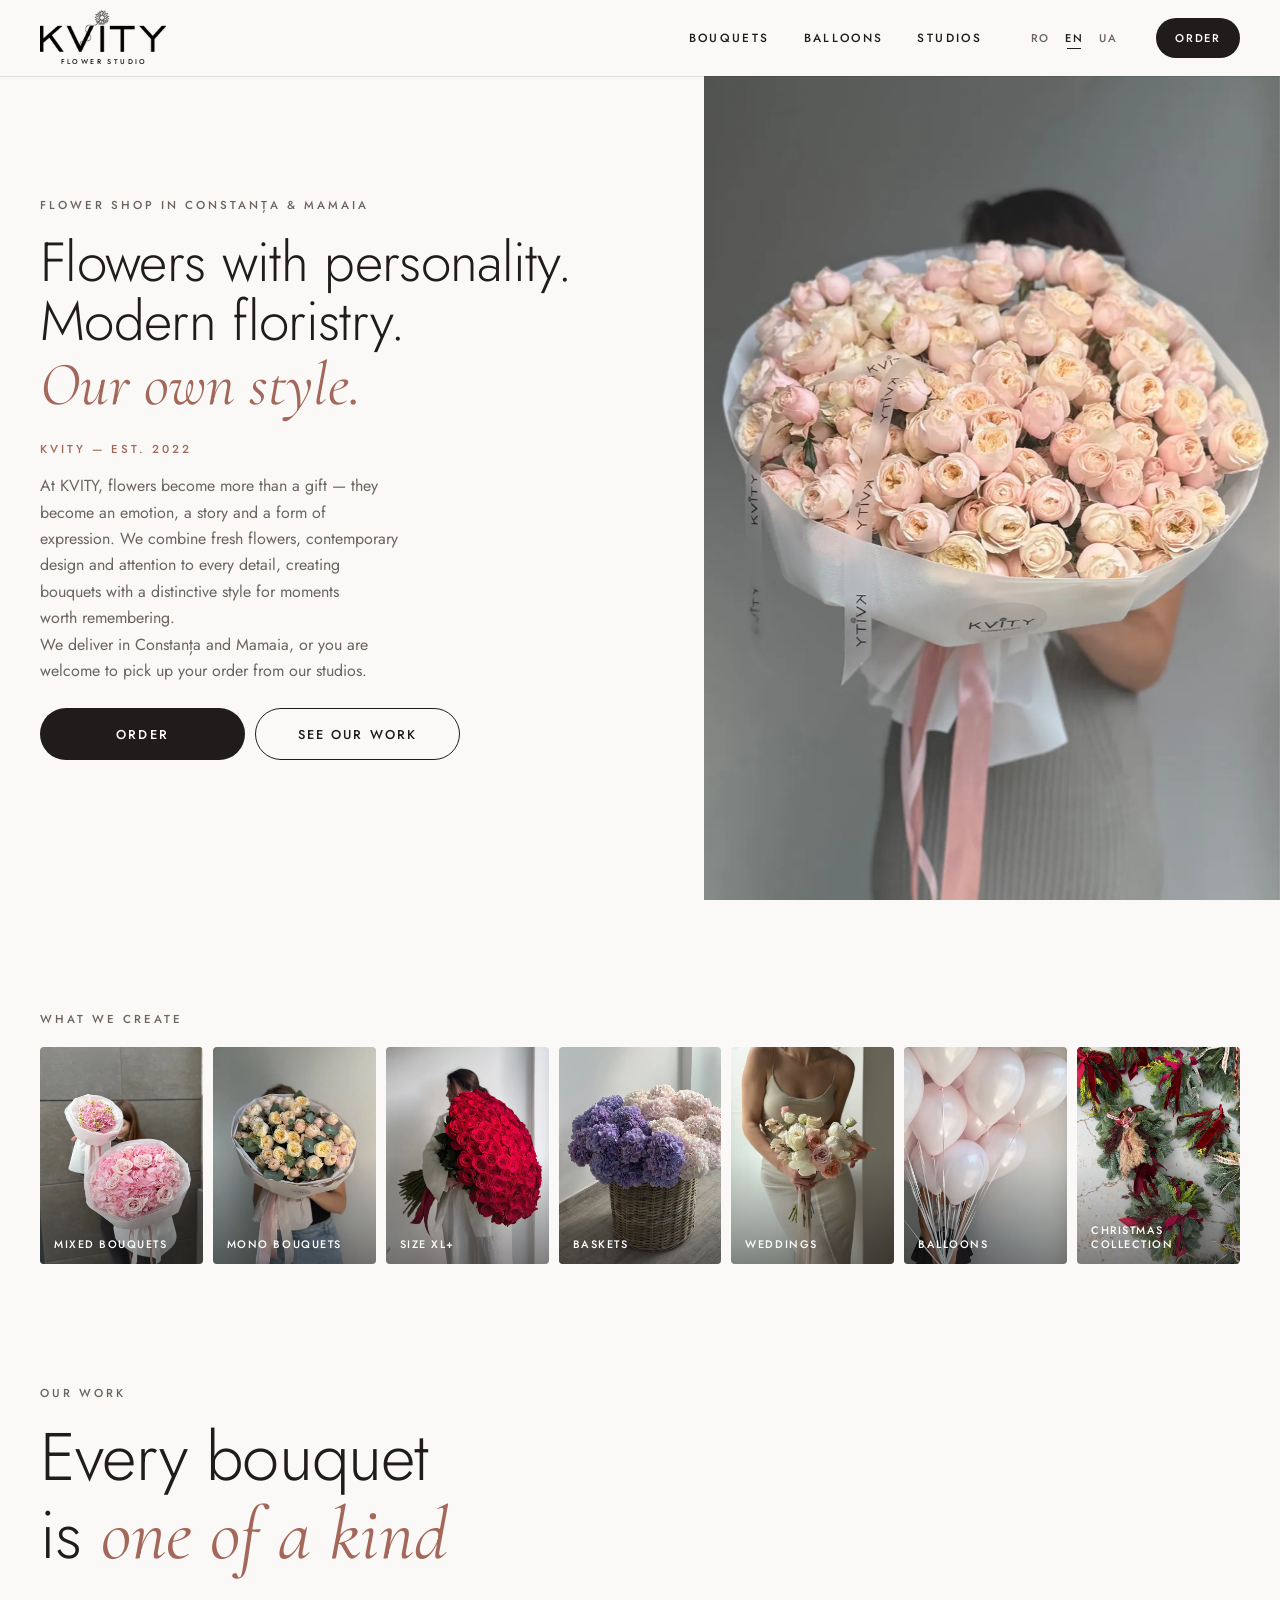
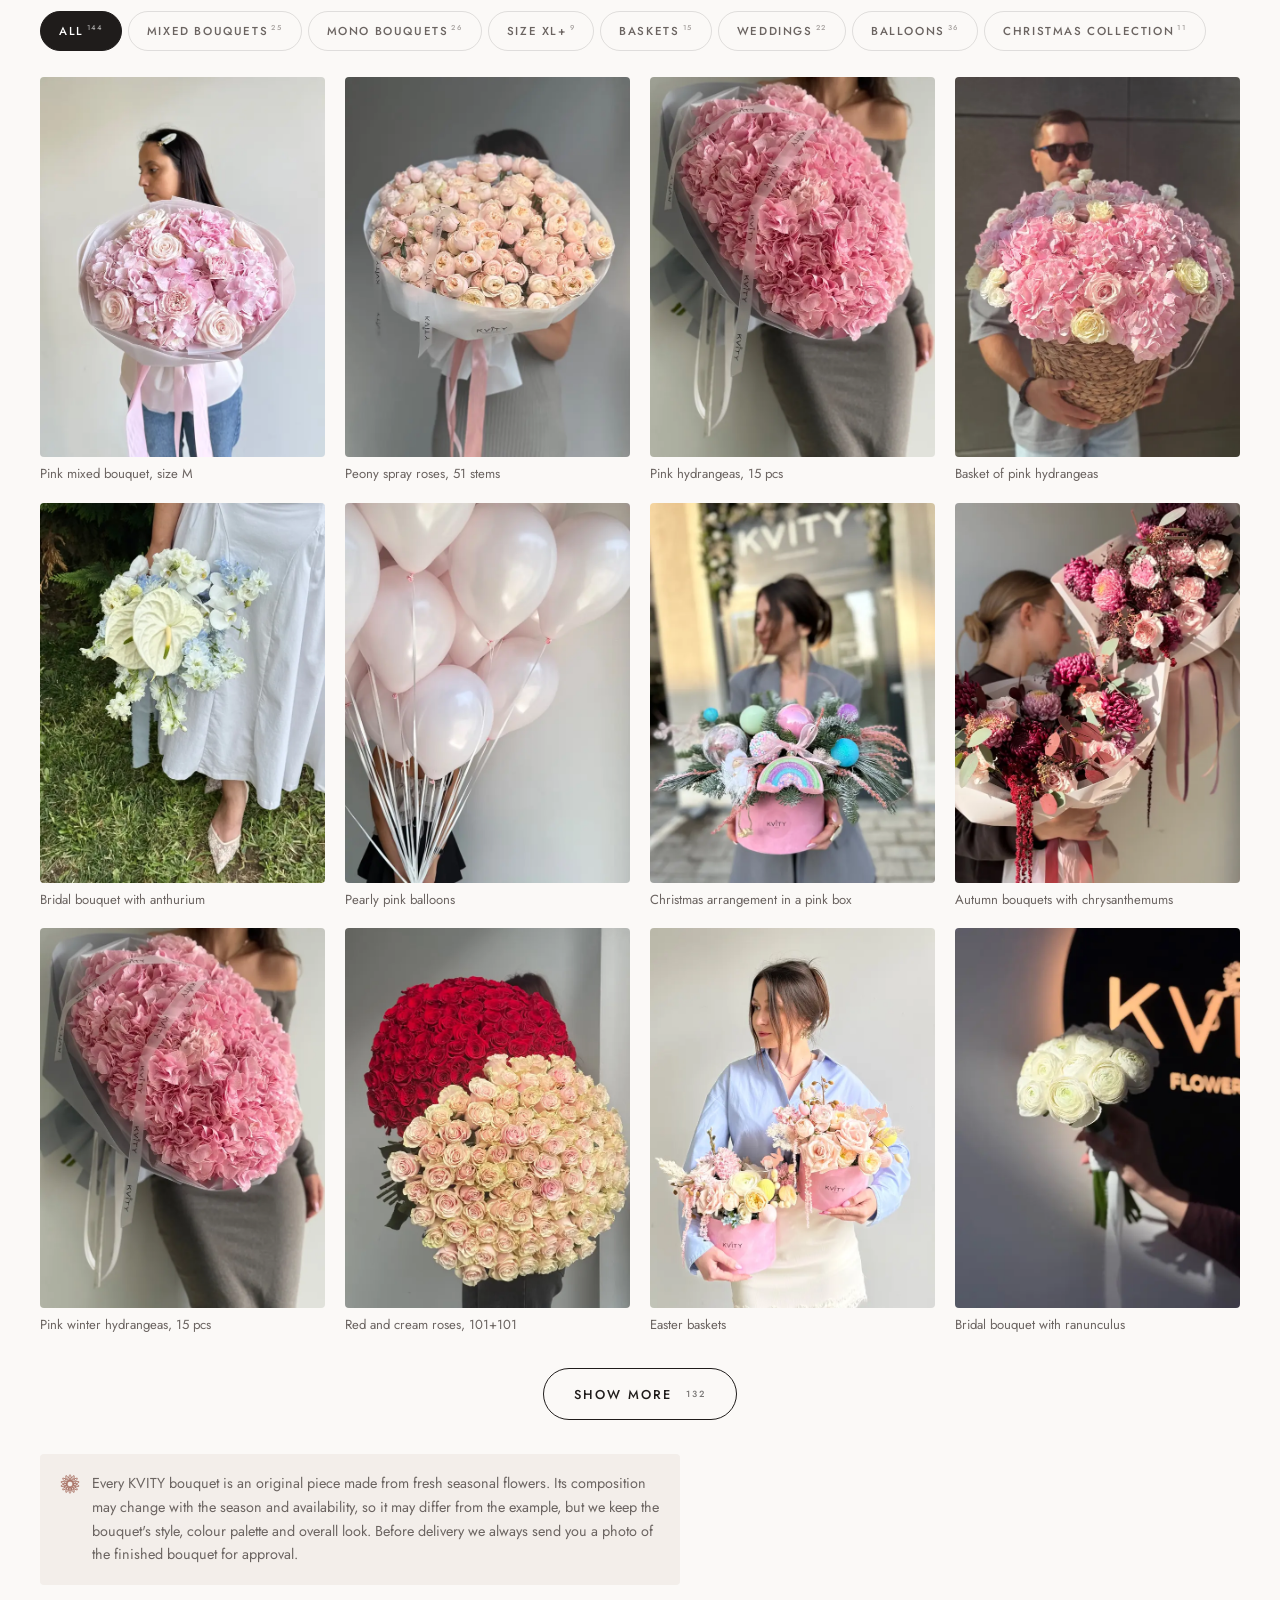
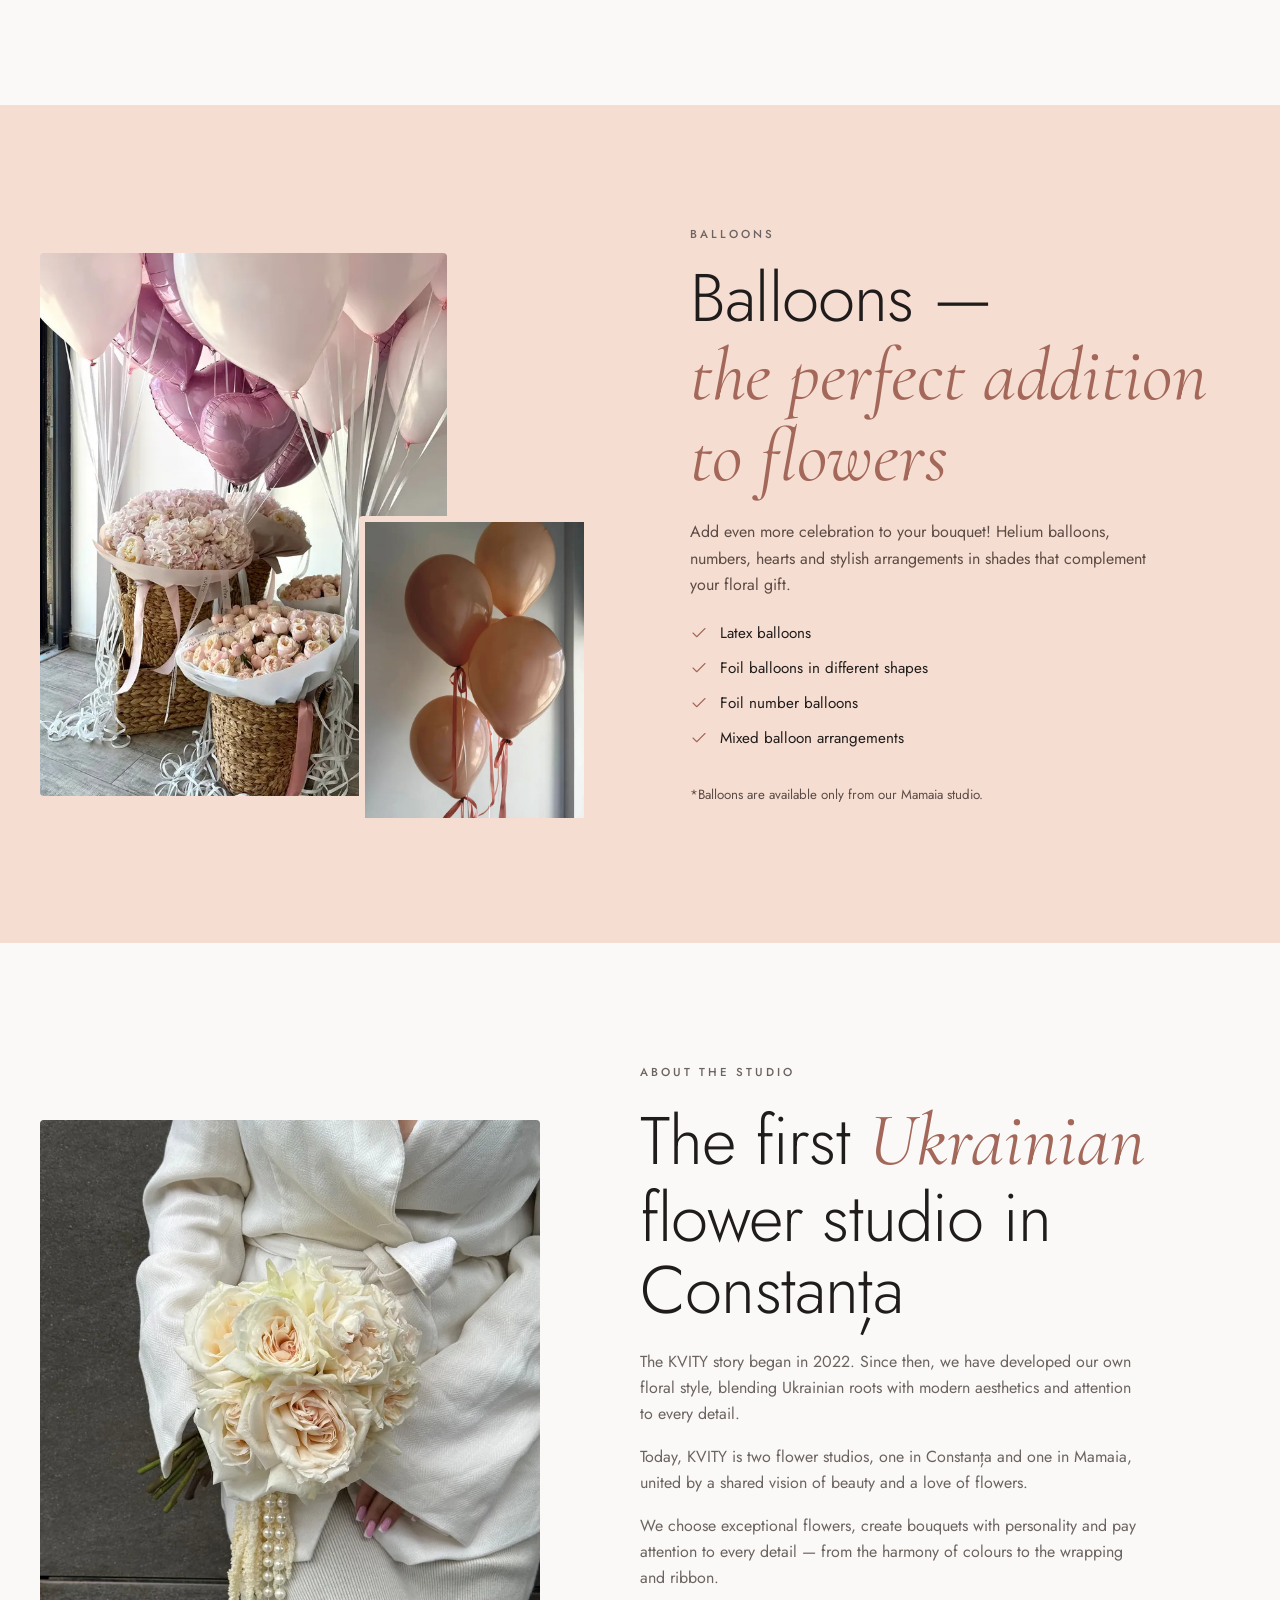
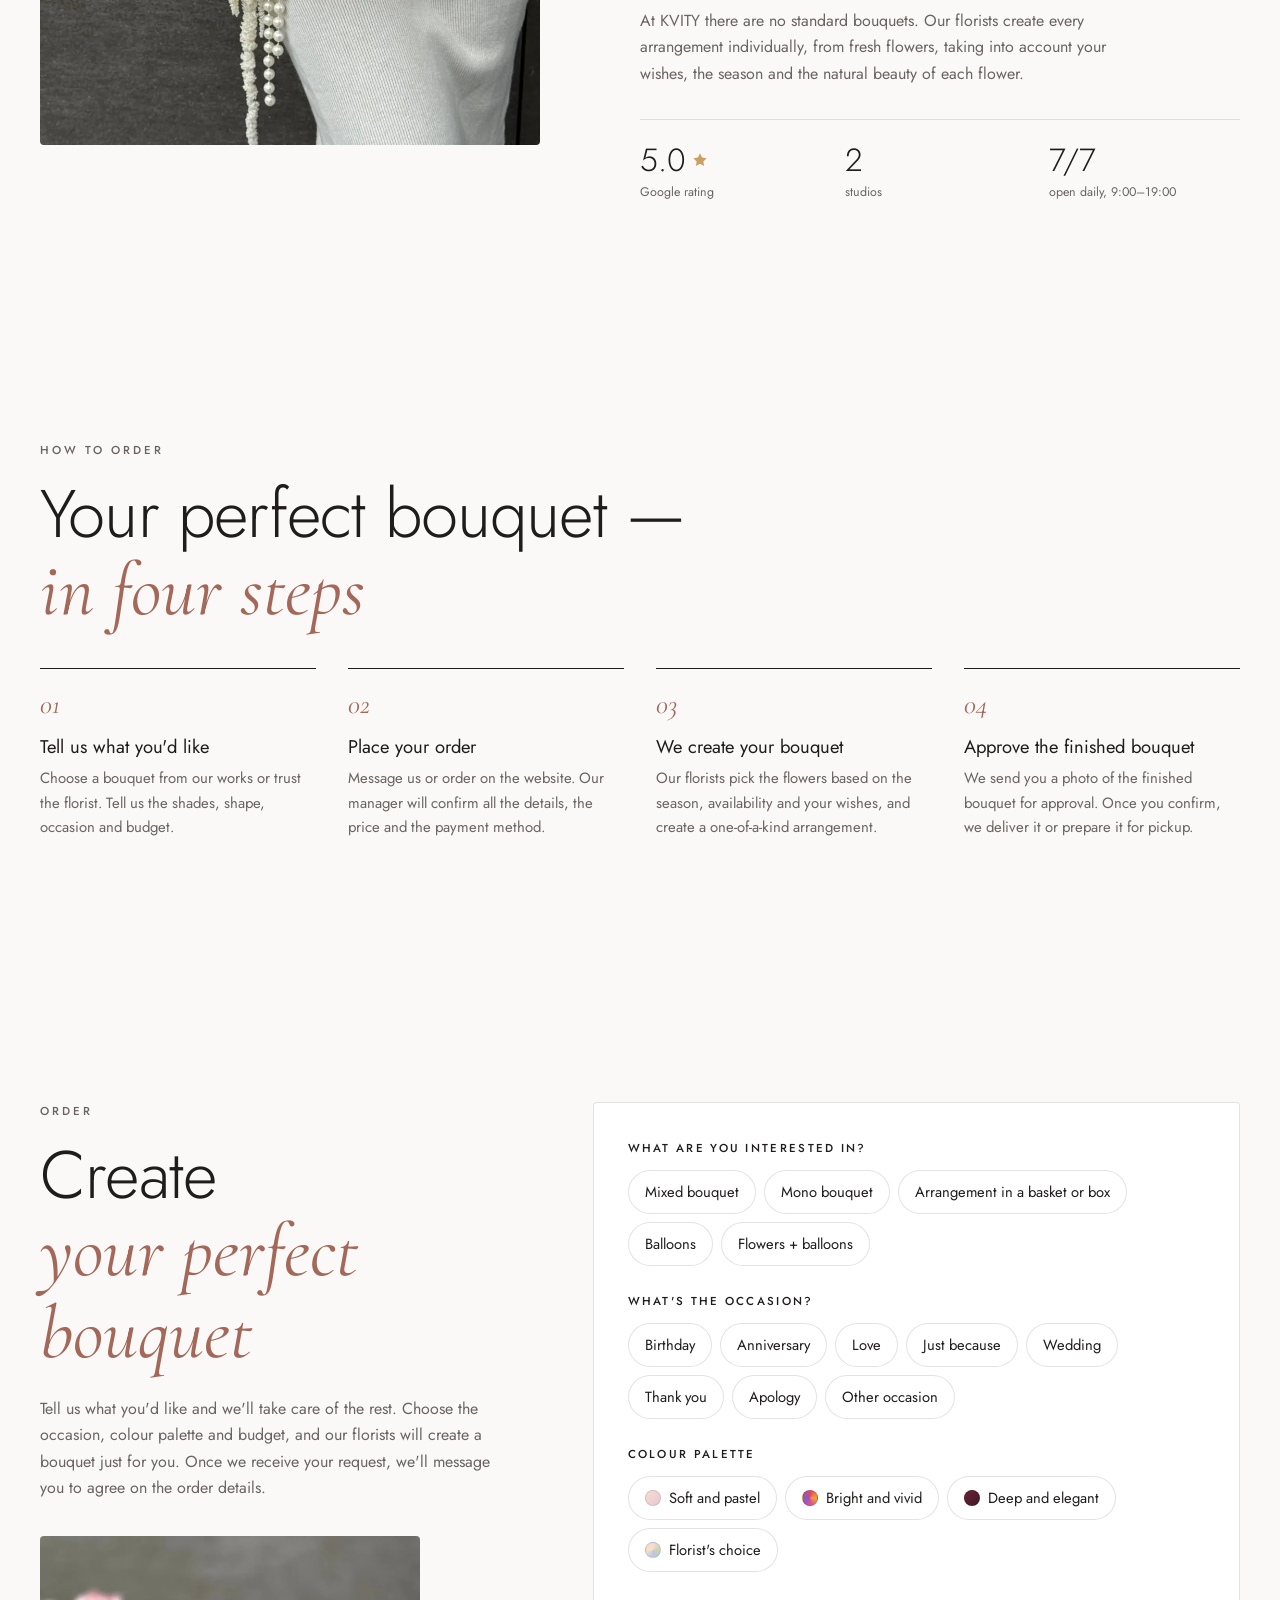
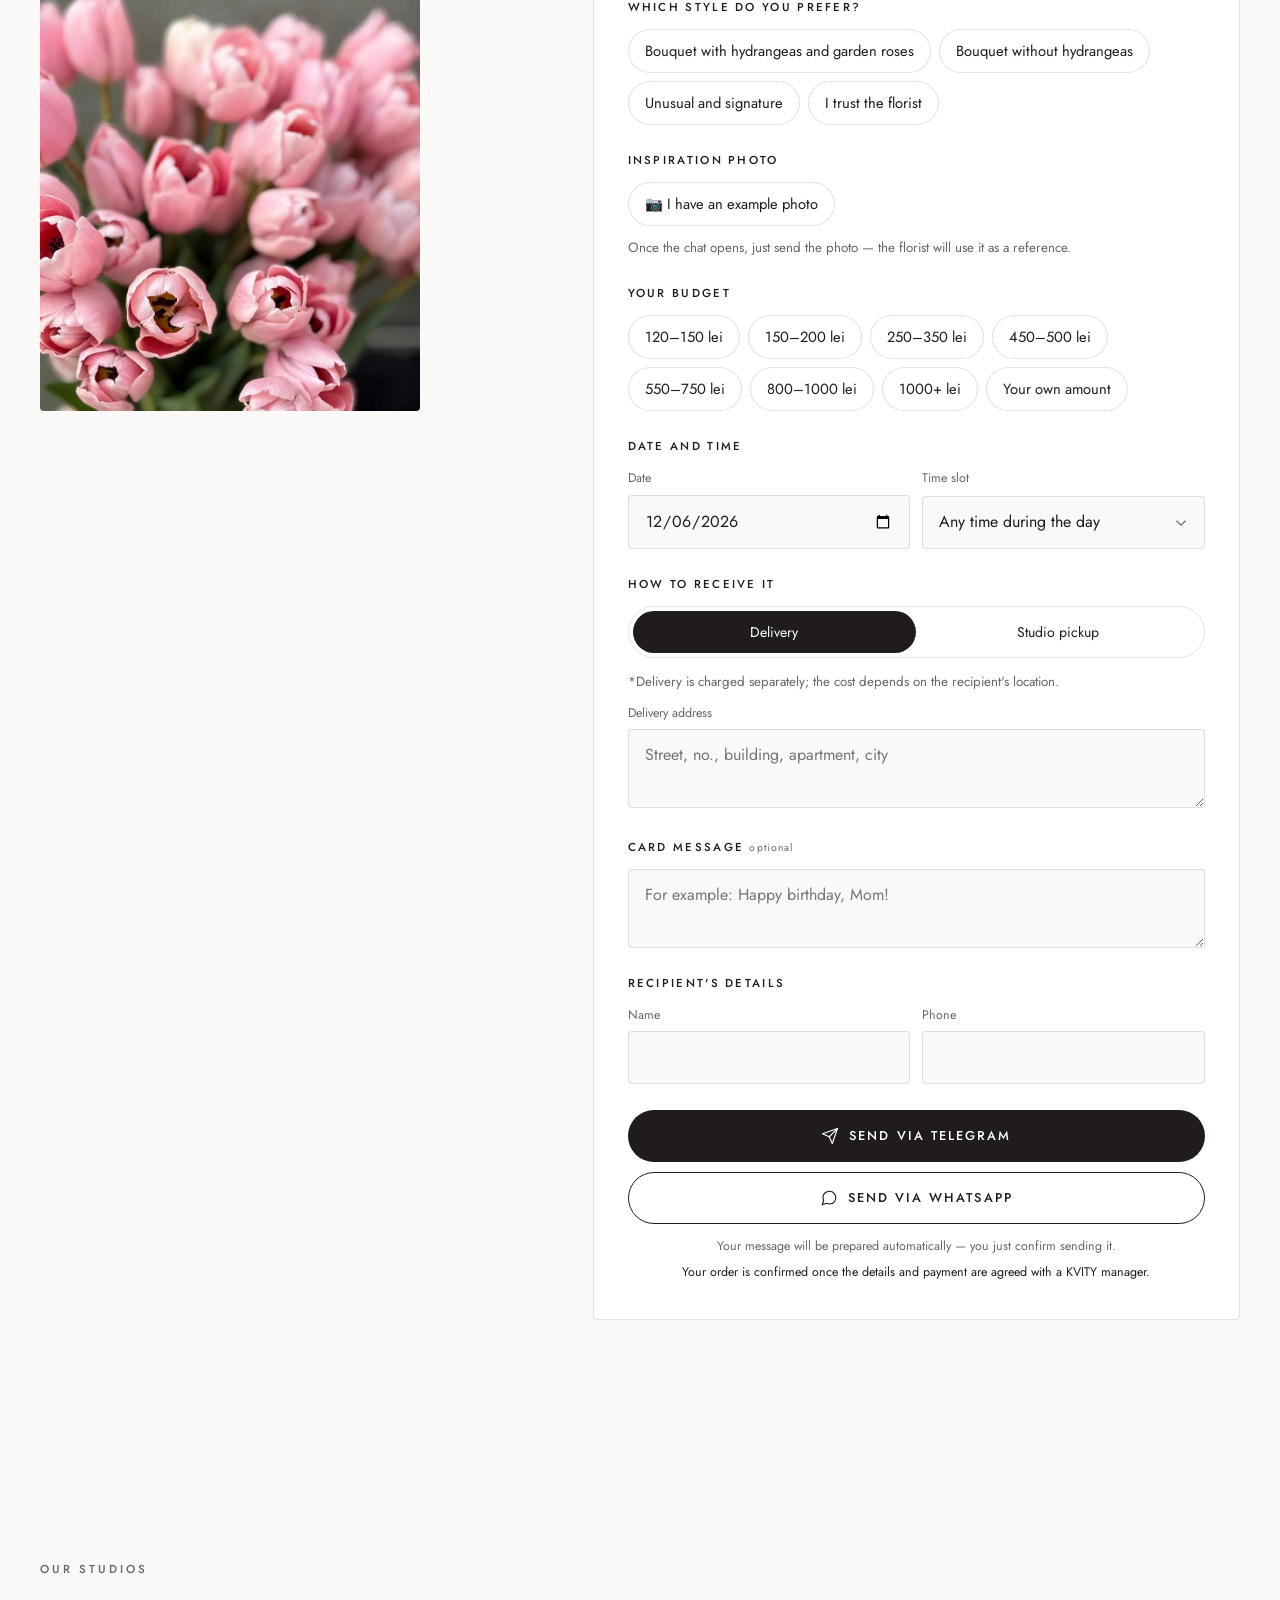
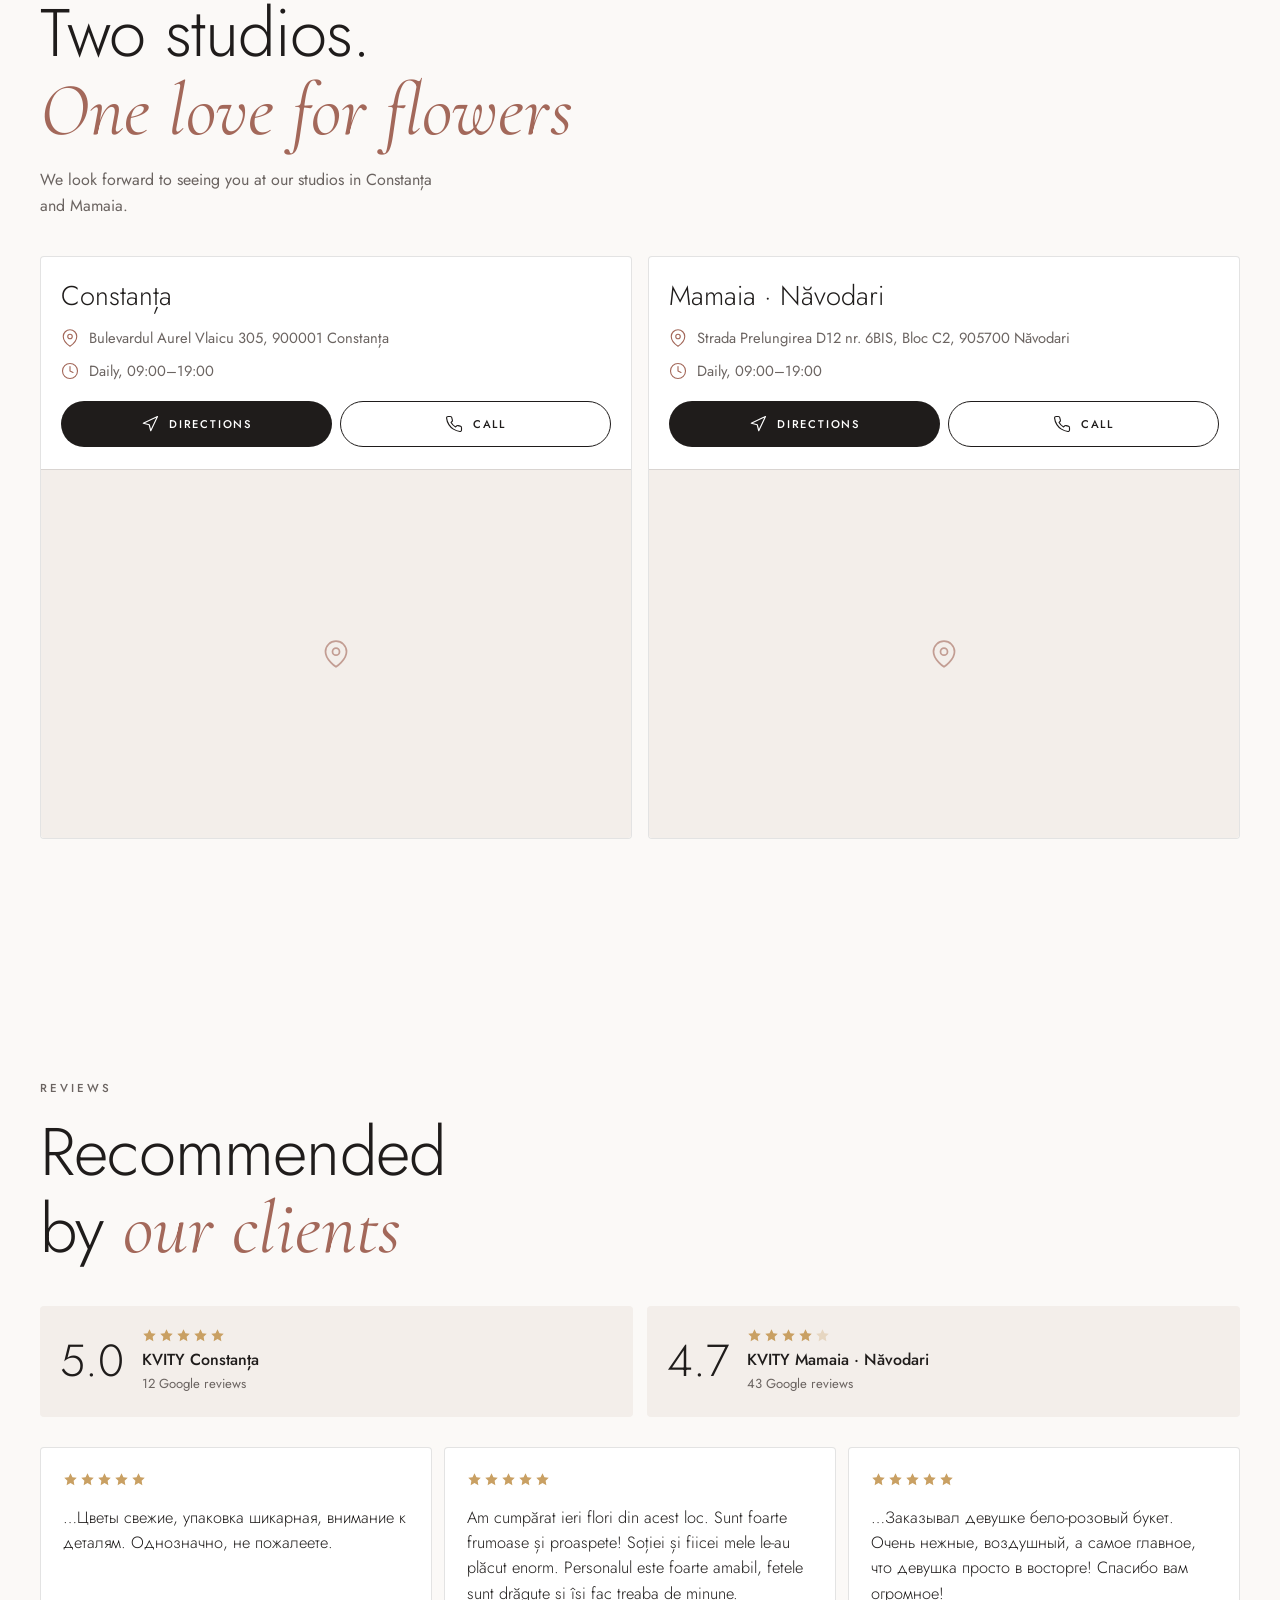
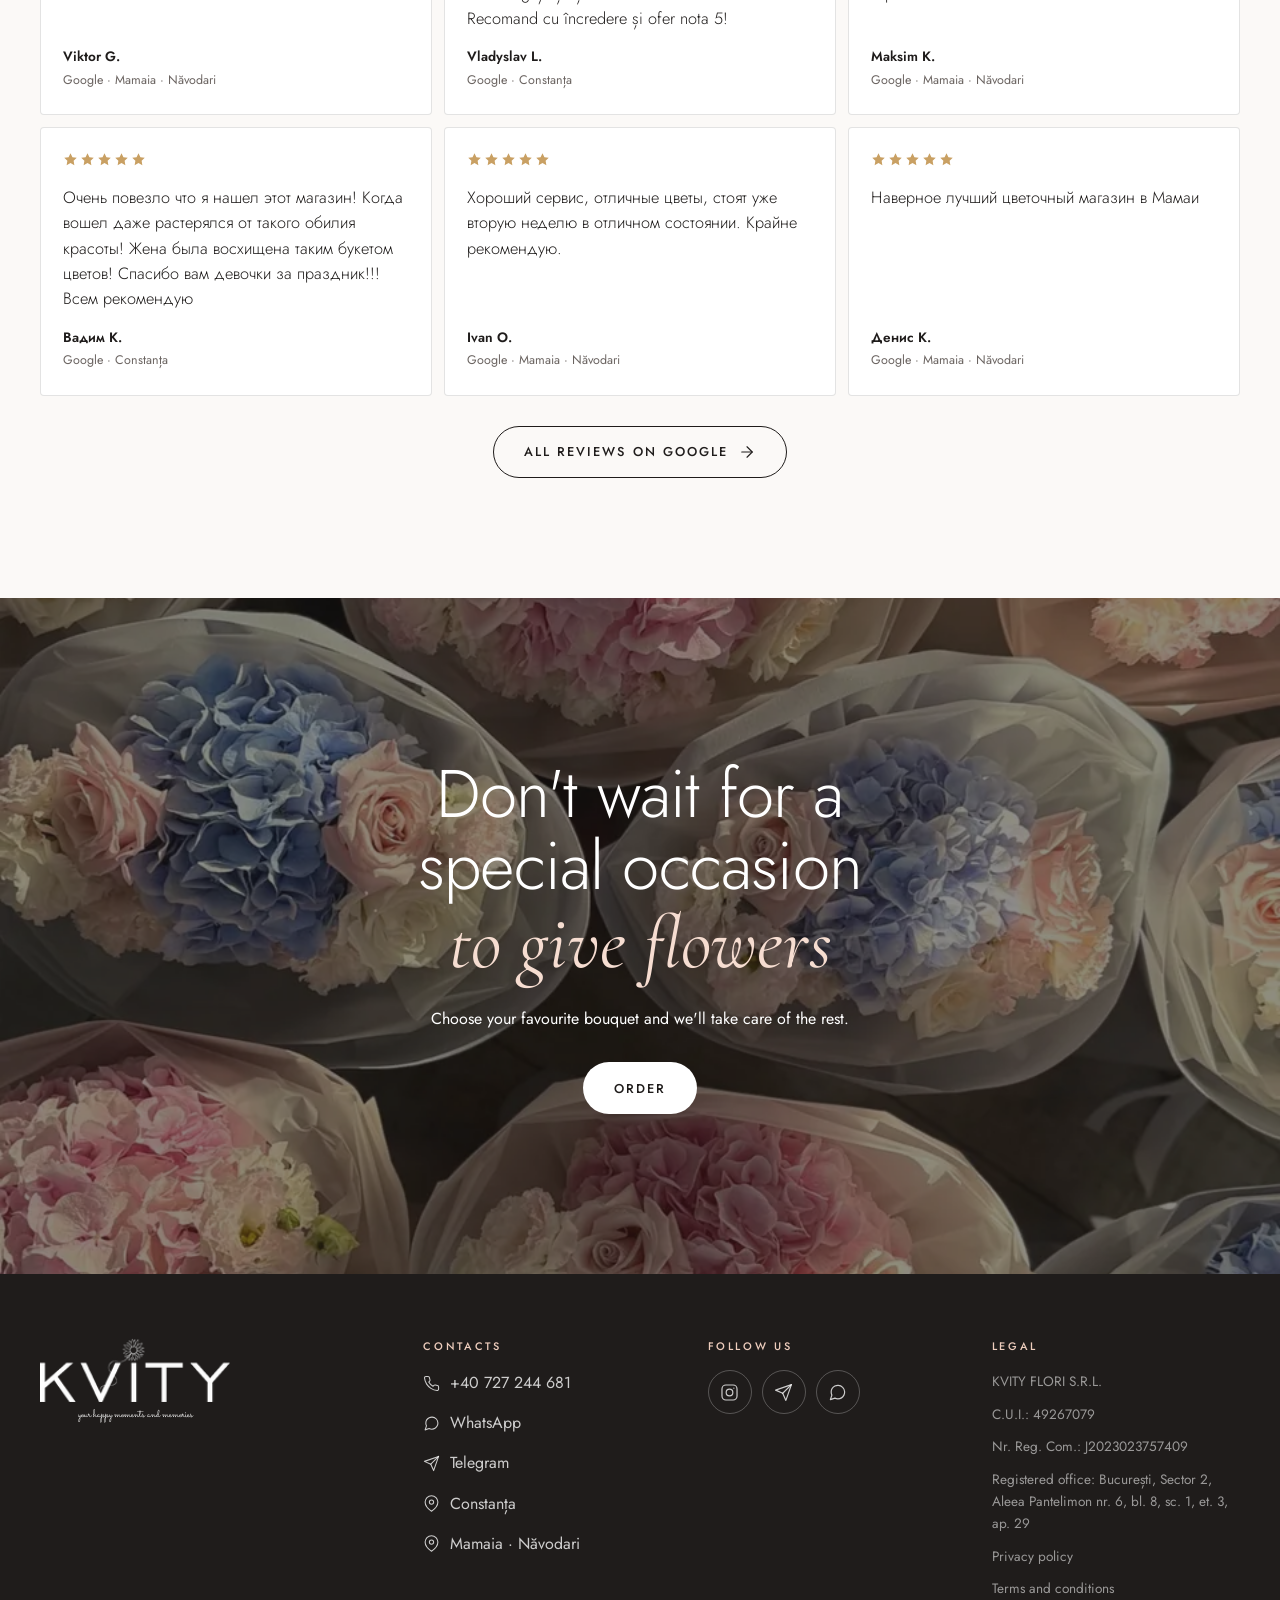
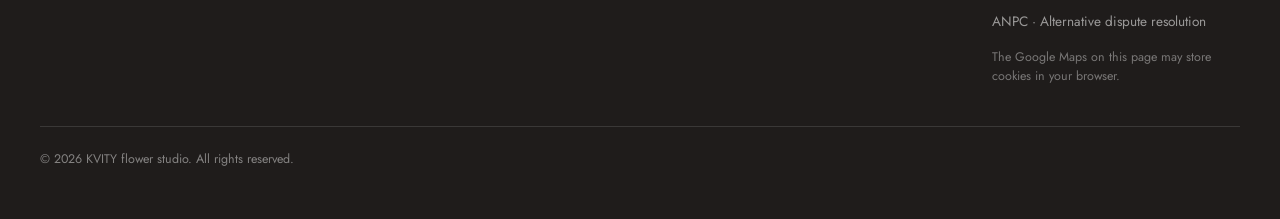
==== site/index.html @ 6ed3d3b3 "Alina's second constructor layout: 144 photos (5 new, 2 removed), updated captions in UA/RO/EN Co-Au" ====
<!doctype html>
<html lang="ro">
<head>
  <meta charset="utf-8">
  <meta name="viewport" content="width=device-width, initial-scale=1, viewport-fit=cover">
  <title>Florărie Constanța și Mamaia: flori și baloane | KVITY</title>
  <meta name="description" content="Buchete de autor din flori proaspete de import, buchete de mireasă, coșuri și baloane cu heliu. Livrare în Constanța și Mamaia.">
  <link rel="canonical" href="https://kvity.ro/">
  <meta name="theme-color" content="#FBF9F7">

  <!-- Превью ссылки в WhatsApp / Telegram / Facebook -->
  <meta property="og:type" content="website">
  <meta property="og:site_name" content="KVITY flower studio">
  <meta property="og:title" content="KVITY — florărie în Constanța și Mamaia">
  <meta property="og:description" content="Buchete de autor, buchete de mireasă și baloane. Livrare în Constanța și Mamaia.">
  <meta property="og:url" content="https://kvity.ro/">
  <meta property="og:image" content="https://kvity.ro/img/og.jpg?v=2">
  <meta property="og:image:width" content="1200">
  <meta property="og:image:height" content="630">
  <meta name="twitter:card" content="summary_large_image">

  <link rel="icon" href="favicon.svg" type="image/svg+xml">
  <link rel="apple-touch-icon" href="img/apple-touch-icon.png">
  <link rel="preload" href="fonts/jost-latin.woff2" as="font" type="font/woff2" crossorigin>
  <link rel="preload" href="fonts/montserrat-latin.woff2" as="font" type="font/woff2" crossorigin>
  <link rel="preload" as="image" href="img/buchet-trandafiri-piersica-kvity-constanta.webp?v=2">
  <link rel="stylesheet" href="css/style.css?v=3.10">
  <!-- defer: скрипты качаются параллельно и не задерживают первую отрисовку (важно для Safari на медленном интернете) -->
  <script src="js/config.js?v=3.10" defer></script>
  <script src="js/i18n.js?v=3.22" defer></script>
  <script src="js/main.js?v=3.15" defer></script>
  <script src="js/stats.js?v=1" defer></script>
</head>
<body>

  <svg width="0" height="0" style="position:absolute" aria-hidden="true">
    <!-- Знак KVITY по фирменной карточке: подсолнух над «I» и стебель вокруг «V» (deploy: scratchpad mark.py) -->
    <symbol id="kv-mark" viewBox="-100 -64 132 149" overflow="visible"><path class="mk-s" d="M-19.8,-10.8 C-21.9,-9.8 -26.6,-6.1 -32.5,-4.9 C-38.4,-3.8 -49.6,-5.2 -55.0,-3.9 C-60.4,-2.6 -63.2,-0.2 -65.0,2.9 C-66.8,6.0 -67.0,10.8 -66.0,14.7 C-65.0,18.6 -62.0,22.9 -59.0,26.5 C-56.0,30.1 -50.1,33.0 -48.0,36.3 C-45.9,39.5 -45.5,42.7 -46.3,46.0 C-47.1,49.3 -47.9,53.6 -53.0,55.9 C-58.1,58.2 -71.1,57.8 -76.7,59.8 C-82.3,61.8 -84.4,64.6 -86.5,67.6 C-88.6,70.5 -88.9,75.8 -89.4,77.5"/><path class="mk-p" d="M-1.00,-42.00 C4.60,-49.98 2.08,-58.50 -1.00,-61.00 C-4.08,-58.50 -6.60,-49.98 -1.00,-42.00 Z M2.90,-41.11 C11.41,-45.87 12.84,-54.64 11.15,-58.23 C7.29,-57.31 1.32,-50.73 2.90,-41.11 Z M6.04,-38.61 C15.77,-39.21 20.86,-46.49 20.89,-50.46 C17.02,-51.31 8.78,-47.97 6.04,-38.61 Z M7.77,-35.00 C16.80,-31.32 24.55,-35.67 26.30,-39.23 C23.18,-41.68 14.31,-42.24 7.77,-35.00 Z M7.77,-31.00 C14.31,-23.76 23.18,-24.32 26.30,-26.77 C24.55,-30.33 16.80,-34.68 7.77,-31.00 Z M6.04,-27.39 C8.78,-18.03 17.02,-14.69 20.89,-15.54 C20.86,-19.51 15.77,-26.79 6.04,-27.39 Z M2.90,-24.89 C1.32,-15.27 7.29,-8.69 11.15,-7.77 C12.84,-11.36 11.41,-20.13 2.90,-24.89 Z M-1.00,-24.00 C-6.60,-16.02 -4.08,-7.50 -1.00,-5.00 C2.08,-7.50 4.60,-16.02 -1.00,-24.00 Z M-4.90,-24.89 C-13.41,-20.13 -14.84,-11.36 -13.15,-7.77 C-9.29,-8.69 -3.32,-15.27 -4.90,-24.89 Z M-8.04,-27.39 C-17.77,-26.79 -22.86,-19.51 -22.89,-15.54 C-19.02,-14.69 -10.78,-18.03 -8.04,-27.39 Z M-9.77,-31.00 C-18.80,-34.68 -26.55,-30.33 -28.30,-26.77 C-25.18,-24.32 -16.31,-23.76 -9.77,-31.00 Z M-9.77,-35.00 C-16.31,-42.24 -25.18,-41.68 -28.30,-39.23 C-26.55,-35.67 -18.80,-31.32 -9.77,-35.00 Z M-8.04,-38.61 C-10.78,-47.97 -19.02,-51.31 -22.89,-50.46 C-22.86,-46.49 -17.77,-39.21 -8.04,-38.61 Z M-4.90,-41.11 C-3.32,-50.73 -9.29,-57.31 -13.15,-58.23 C-14.84,-54.64 -13.41,-45.87 -4.90,-41.11 Z"/><path class="mk-p mk-in" d="M1.15,-41.74 C6.58,-45.38 5.66,-49.90 3.91,-52.90 C0.96,-51.06 -1.96,-47.48 1.15,-41.74 Z M4.97,-39.74 C11.46,-40.43 12.75,-44.87 12.59,-48.34 C9.12,-48.08 4.88,-46.27 4.97,-39.74 Z M7.42,-36.19 C13.49,-33.79 16.69,-37.12 18.17,-40.27 C14.97,-41.65 10.37,-42.02 7.42,-36.19 Z M7.93,-31.92 C12.20,-26.97 16.58,-28.43 19.35,-30.53 C17.16,-33.23 13.26,-35.70 7.93,-31.92 Z M6.41,-27.89 C7.88,-21.52 12.44,-20.78 15.87,-21.35 C15.19,-24.77 12.88,-28.76 6.41,-27.89 Z M3.18,-25.03 C1.53,-18.71 5.22,-15.94 8.53,-14.85 C9.51,-18.19 9.32,-22.80 3.18,-25.03 Z M-1.00,-24.00 C-5.40,-19.17 -3.42,-15.00 -1.00,-12.50 C1.42,-15.00 3.40,-19.17 -1.00,-24.00 Z M-5.18,-25.03 C-11.32,-22.80 -11.51,-18.19 -10.53,-14.85 C-7.22,-15.94 -3.53,-18.71 -5.18,-25.03 Z M-8.41,-27.89 C-14.88,-28.76 -17.19,-24.77 -17.87,-21.35 C-14.44,-20.78 -9.88,-21.52 -8.41,-27.89 Z M-9.93,-31.92 C-15.26,-35.70 -19.16,-33.23 -21.35,-30.53 C-18.58,-28.43 -14.20,-26.97 -9.93,-31.92 Z M-9.42,-36.19 C-12.37,-42.02 -16.97,-41.65 -20.17,-40.27 C-18.69,-37.12 -15.49,-33.79 -9.42,-36.19 Z M-6.97,-39.74 C-6.88,-46.27 -11.12,-48.08 -14.59,-48.34 C-14.75,-44.87 -13.46,-40.43 -6.97,-39.74 Z M-3.15,-41.74 C-0.04,-47.48 -2.96,-51.06 -5.91,-52.90 C-7.66,-49.90 -8.58,-45.38 -3.15,-41.74 Z"/><circle class="mk-p" cx="-1.0" cy="-33.0" r="8.6"/></symbol>
    <symbol id="kv-flower" viewBox="-31.0 -63.0 60 60"><path class="mk-p" d="M-1.00,-42.00 C4.60,-49.98 2.08,-58.50 -1.00,-61.00 C-4.08,-58.50 -6.60,-49.98 -1.00,-42.00 Z M2.90,-41.11 C11.41,-45.87 12.84,-54.64 11.15,-58.23 C7.29,-57.31 1.32,-50.73 2.90,-41.11 Z M6.04,-38.61 C15.77,-39.21 20.86,-46.49 20.89,-50.46 C17.02,-51.31 8.78,-47.97 6.04,-38.61 Z M7.77,-35.00 C16.80,-31.32 24.55,-35.67 26.30,-39.23 C23.18,-41.68 14.31,-42.24 7.77,-35.00 Z M7.77,-31.00 C14.31,-23.76 23.18,-24.32 26.30,-26.77 C24.55,-30.33 16.80,-34.68 7.77,-31.00 Z M6.04,-27.39 C8.78,-18.03 17.02,-14.69 20.89,-15.54 C20.86,-19.51 15.77,-26.79 6.04,-27.39 Z M2.90,-24.89 C1.32,-15.27 7.29,-8.69 11.15,-7.77 C12.84,-11.36 11.41,-20.13 2.90,-24.89 Z M-1.00,-24.00 C-6.60,-16.02 -4.08,-7.50 -1.00,-5.00 C2.08,-7.50 4.60,-16.02 -1.00,-24.00 Z M-4.90,-24.89 C-13.41,-20.13 -14.84,-11.36 -13.15,-7.77 C-9.29,-8.69 -3.32,-15.27 -4.90,-24.89 Z M-8.04,-27.39 C-17.77,-26.79 -22.86,-19.51 -22.89,-15.54 C-19.02,-14.69 -10.78,-18.03 -8.04,-27.39 Z M-9.77,-31.00 C-18.80,-34.68 -26.55,-30.33 -28.30,-26.77 C-25.18,-24.32 -16.31,-23.76 -9.77,-31.00 Z M-9.77,-35.00 C-16.31,-42.24 -25.18,-41.68 -28.30,-39.23 C-26.55,-35.67 -18.80,-31.32 -9.77,-35.00 Z M-8.04,-38.61 C-10.78,-47.97 -19.02,-51.31 -22.89,-50.46 C-22.86,-46.49 -17.77,-39.21 -8.04,-38.61 Z M-4.90,-41.11 C-3.32,-50.73 -9.29,-57.31 -13.15,-58.23 C-14.84,-54.64 -13.41,-45.87 -4.90,-41.11 Z"/><path class="mk-p mk-in" d="M1.15,-41.74 C6.58,-45.38 5.66,-49.90 3.91,-52.90 C0.96,-51.06 -1.96,-47.48 1.15,-41.74 Z M4.97,-39.74 C11.46,-40.43 12.75,-44.87 12.59,-48.34 C9.12,-48.08 4.88,-46.27 4.97,-39.74 Z M7.42,-36.19 C13.49,-33.79 16.69,-37.12 18.17,-40.27 C14.97,-41.65 10.37,-42.02 7.42,-36.19 Z M7.93,-31.92 C12.20,-26.97 16.58,-28.43 19.35,-30.53 C17.16,-33.23 13.26,-35.70 7.93,-31.92 Z M6.41,-27.89 C7.88,-21.52 12.44,-20.78 15.87,-21.35 C15.19,-24.77 12.88,-28.76 6.41,-27.89 Z M3.18,-25.03 C1.53,-18.71 5.22,-15.94 8.53,-14.85 C9.51,-18.19 9.32,-22.80 3.18,-25.03 Z M-1.00,-24.00 C-5.40,-19.17 -3.42,-15.00 -1.00,-12.50 C1.42,-15.00 3.40,-19.17 -1.00,-24.00 Z M-5.18,-25.03 C-11.32,-22.80 -11.51,-18.19 -10.53,-14.85 C-7.22,-15.94 -3.53,-18.71 -5.18,-25.03 Z M-8.41,-27.89 C-14.88,-28.76 -17.19,-24.77 -17.87,-21.35 C-14.44,-20.78 -9.88,-21.52 -8.41,-27.89 Z M-9.93,-31.92 C-15.26,-35.70 -19.16,-33.23 -21.35,-30.53 C-18.58,-28.43 -14.20,-26.97 -9.93,-31.92 Z M-9.42,-36.19 C-12.37,-42.02 -16.97,-41.65 -20.17,-40.27 C-18.69,-37.12 -15.49,-33.79 -9.42,-36.19 Z M-6.97,-39.74 C-6.88,-46.27 -11.12,-48.08 -14.59,-48.34 C-14.75,-44.87 -13.46,-40.43 -6.97,-39.74 Z M-3.15,-41.74 C-0.04,-47.48 -2.96,-51.06 -5.91,-52.90 C-7.66,-49.90 -8.58,-45.38 -3.15,-41.74 Z"/><circle class="mk-p" cx="-1.0" cy="-33.0" r="8.6"/></symbol>
    <symbol id="i-phone" viewBox="0 0 24 24"><path fill="none" stroke="currentColor" stroke-width="1.5" stroke-linecap="round" stroke-linejoin="round" d="M22 16.92v3a2 2 0 0 1-2.18 2 19.79 19.79 0 0 1-8.63-3.07 19.5 19.5 0 0 1-6-6 19.79 19.79 0 0 1-3.07-8.67A2 2 0 0 1 4.11 2h3a2 2 0 0 1 2 1.72c.13.96.36 1.9.7 2.81a2 2 0 0 1-.45 2.11L8.09 9.91a16 16 0 0 0 6 6l1.27-1.27a2 2 0 0 1 2.11-.45c.91.34 1.85.57 2.81.7A2 2 0 0 1 22 16.92z"/></symbol>
    <symbol id="i-chat" viewBox="0 0 24 24"><path fill="none" stroke="currentColor" stroke-width="1.5" stroke-linecap="round" stroke-linejoin="round" d="M21 11.5a8.38 8.38 0 0 1-.9 3.8 8.5 8.5 0 0 1-7.6 4.7 8.38 8.38 0 0 1-3.8-.9L3 21l1.9-5.7a8.38 8.38 0 0 1-.9-3.8 8.5 8.5 0 0 1 4.7-7.6 8.38 8.38 0 0 1 3.8-.9h.5a8.48 8.48 0 0 1 8 8v.5z"/></symbol>
    <symbol id="i-send" viewBox="0 0 24 24"><g fill="none" stroke="currentColor" stroke-width="1.5" stroke-linecap="round" stroke-linejoin="round"><path d="M22 2 11 13"/><path d="M22 2 15 22l-4-9-9-4 20-7z"/></g></symbol>
    <symbol id="i-insta" viewBox="0 0 24 24"><g fill="none" stroke="currentColor" stroke-width="1.5" stroke-linecap="round" stroke-linejoin="round"><rect x="2.5" y="2.5" width="19" height="19" rx="5"/><circle cx="12" cy="12" r="4.2"/><path d="M17.5 6.5h.01"/></g></symbol>
    <symbol id="i-pin" viewBox="0 0 24 24"><g fill="none" stroke="currentColor" stroke-width="1.5" stroke-linecap="round" stroke-linejoin="round"><path d="M21 10c0 7-9 13-9 13s-9-6-9-13a9 9 0 0 1 18 0z"/><circle cx="12" cy="10" r="3"/></g></symbol>
    <symbol id="i-clock" viewBox="0 0 24 24"><g fill="none" stroke="currentColor" stroke-width="1.5" stroke-linecap="round" stroke-linejoin="round"><circle cx="12" cy="12" r="10"/><path d="M12 6v6l4 2"/></g></symbol>
    <symbol id="i-route" viewBox="0 0 24 24"><path fill="none" stroke="currentColor" stroke-width="1.5" stroke-linecap="round" stroke-linejoin="round" d="M3 11 22 2l-9 19-2-8-8-2z"/></symbol>
    <symbol id="i-star" viewBox="0 0 24 24"><path fill="currentColor" d="M12 2l3.09 6.26L22 9.27l-5 4.87 1.18 6.88L12 17.77l-6.18 3.25L7 14.14 2 9.27l6.91-1.01L12 2z"/></symbol>
    <symbol id="i-arrow" viewBox="0 0 24 24"><g fill="none" stroke="currentColor" stroke-width="1.5" stroke-linecap="round" stroke-linejoin="round"><path d="M5 12h14"/><path d="m12 5 7 7-7 7"/></g></symbol>
    <symbol id="i-left" viewBox="0 0 24 24"><path fill="none" stroke="currentColor" stroke-width="1.5" stroke-linecap="round" stroke-linejoin="round" d="m15 18-6-6 6-6"/></symbol>
    <symbol id="i-right" viewBox="0 0 24 24"><path fill="none" stroke="currentColor" stroke-width="1.5" stroke-linecap="round" stroke-linejoin="round" d="m9 18 6-6-6-6"/></symbol>
    <symbol id="i-x" viewBox="0 0 24 24"><g fill="none" stroke="currentColor" stroke-width="1.5" stroke-linecap="round"><path d="M18 6 6 18"/><path d="m6 6 12 12"/></g></symbol>
    <symbol id="i-check" viewBox="0 0 24 24"><path fill="none" stroke="currentColor" stroke-width="1.5" stroke-linecap="round" stroke-linejoin="round" d="M20 6 9 17l-5-5"/></symbol>
  </svg>

  <!-- Шапка -->
  <header class="header" id="top">
    <a class="logo" href="#top" aria-label="KVITY flower studio">
      <img class="logo__img" src="img/logo-dark-180.png" srcset="img/logo-dark-180.png 1x, img/logo-dark-360.png 2x" width="126" height="42" alt="KVITY">
      <span class="logo__sub">flower studio</span>
    </a>
    <nav class="header__nav" aria-label="Main">
      <a href="#works" data-i18n="nav.works">Lucrări</a>
      <a href="#balloons" data-i18n="nav.balloons">Baloane</a>
      <a href="#studios" data-i18n="nav.studios">Studiouri</a>
    </nav>
    <div class="langs" role="group" aria-label="Language">
      <button type="button" data-lang="ro">RO</button>
      <button type="button" data-lang="en">EN</button>
      <button type="button" data-lang="ua">UA</button>
    </div>
    <a href="#order" class="btn btn--dark btn--sm header__order" data-i18n="nav.order">Comandă</a>
  </header>

  <main>
    <!-- Первый экран -->
    <section class="hero">
      <div class="hero__media">
        <img src="img/buchet-trandafiri-piersica-kvity-constanta.webp?v=2" alt="Buchet de trandafiri tufă de culoarea piersicii — florăria KVITY, Constanța și Mamaia" data-i18n-alt="alts.hero" width="960" height="1280" fetchpriority="high">
      </div>
      <div class="hero__content">
        <h1 class="hero__h1">
          <span class="label hero__line" style="--d:0" data-i18n="hero.eyebrow">Florărie în Constanța și Mamaia</span>
          <span class="display hero__line" style="--d:1" data-i18n-html="hero.title">Flori cu personalitate.<br>Floristică modernă.<br><em>Stil propriu.</em></span>
        </h1>
        <p class="label hero__est hero__line" style="--d:2">KVITY — est. 2022</p>
        <p class="hero__sub hero__line" style="--d:2" data-i18n-html="hero.sub"></p>
        <div class="hero__actions hero__line" style="--d:3">
          <a href="#order" class="btn btn--dark"><span data-i18n="hero.ctaOrder">Comandă</span></a>
          <a href="#works" class="btn btn--line"><span data-i18n="hero.ctaWorks">Vezi lucrările</span></a>
        </div>
      </div>
    </section>

    <!-- Категории -->
    <section class="cats" aria-labelledby="cats-title">
      <p class="label section-pad reveal" id="cats-title" data-i18n="cats.kicker">Ce creăm</p>
      <div class="cats__track" id="cats"></div>
    </section>

    <!-- Галерея -->
    <section class="works section" id="works">
      <div class="head">
        <p class="label reveal" data-i18n="gallery.kicker">Lucrările noastre</p>
        <h2 class="display reveal" data-i18n-html="gallery.title"></h2>
      </div>
      <div class="filters" id="filters" role="tablist"></div>
      <div class="gallery" id="gallery"></div>
      <p class="note reveal"><svg aria-hidden="true"><use href="#kv-flower"/></svg><span data-i18n="gallery.note"></span></p>
    </section>

    <!-- Шары -->
    <section class="balloons" id="balloons">
      <div class="balloons__media">
        <div class="balloons__img balloons__img--main reveal-img"><img src="img/g16-flori-si-baloane-surpriza-s.webp" alt="" data-i18n-alt="alts.balloonsMain" loading="lazy" width="640" height="853"></div>
        <div class="balloons__img balloons__img--side reveal-img" style="--delay:.15s"><img src="img/g04-baloane-heliu-piersica-s.webp" alt="" data-i18n-alt="alts.balloonsSide" loading="lazy" width="640" height="853"></div>
      </div>
      <div class="balloons__text">
        <p class="label reveal" data-i18n="balloons.kicker">Baloane</p>
        <h2 class="display reveal" data-i18n-html="balloons.title"></h2>
        <p class="reveal" data-i18n="balloons.text"></p>
        <ul class="ticks reveal" id="balloonList"></ul>
        <p class="reveal"><small data-i18n="balloons.note"></small></p>
      </div>
    </section>

    <!-- О студии -->
    <section class="about section">
      <div class="about__media reveal-img"><img src="img/buchet-trandafiri-albi-florarie-constanta.webp?v=2" alt="" data-i18n-alt="alts.about" loading="lazy" width="959" height="1280"></div>
      <div class="about__text">
        <p class="label reveal" data-i18n="about.kicker">Despre studio</p>
        <h2 class="display reveal" data-i18n-html="about.title"></h2>
        <p class="reveal" data-i18n="about.p1"></p>
        <p class="reveal" data-i18n="about.p2"></p>
        <p class="reveal" data-i18n="about.p3"></p>
        <p class="reveal" data-i18n="about.p4"></p>
        <dl class="stats reveal">
          <div><dt>5.0<svg aria-hidden="true"><use href="#i-star"/></svg></dt><dd data-i18n="about.stat1">rating Google</dd></div>
          <div><dt>2</dt><dd data-i18n="about.stat2">studiouri</dd></div>
          <div><dt>7/7</dt><dd data-i18n="about.stat3">deschis zilnic</dd></div>
        </dl>
      </div>
    </section>

    <!-- Как заказать -->
    <section class="how section">
      <div class="head">
        <p class="label reveal" data-i18n="how.kicker">Cum comanzi</p>
        <h2 class="display reveal" data-i18n-html="how.title"></h2>
      </div>
      <ol class="steps" id="steps"></ol>
    </section>

    <!-- Форма -->
    <section class="order section" id="order">
      <div class="order__head">
        <p class="label reveal" data-i18n="form.kicker">Comandă</p>
        <h2 class="display reveal" data-i18n-html="form.title"></h2>
        <p class="order__sub reveal" data-i18n="form.sub"></p>
        <div class="order__visual reveal-img"><img src="img/lalele-roz-florarie-constanta.webp" alt="" data-i18n-alt="alts.tulips" loading="lazy" width="959" height="1280"></div>
      </div>

      <form class="form reveal" id="orderForm" novalidate>
        <div class="ref" id="refBox" hidden>
          <img src="" alt="" id="refImg" width="64" height="85">
          <div>
            <span class="ref__label" data-i18n="form.ref">Exemplul ales</span>
            <strong id="refCaption"></strong>
          </div>
          <button type="button" class="ref__remove" id="refRemove"><svg aria-hidden="true"><use href="#i-x"/></svg></button>
        </div>

        <fieldset class="field"><legend data-i18n="form.what">Ce dorești</legend><div class="chips" id="whatChips"></div></fieldset>
        <fieldset class="field"><legend data-i18n="form.occasion">Ocazia</legend><div class="chips" id="occasionChips"></div></fieldset>
        <fieldset class="field"><legend data-i18n="form.palette">Gama de culori</legend><div class="chips" id="paletteChips"></div></fieldset>
        <fieldset class="field"><legend data-i18n="form.style">Stilul</legend><div class="chips" id="styleChips"></div></fieldset>
        <fieldset class="field">
          <legend data-i18n="form.budget">Bugetul</legend>
          <div class="chips" id="budgetChips"></div>
          <div class="custom-budget" id="customBudget" hidden>
            <input type="number" inputmode="numeric" min="50" step="10" id="budgetCustom" data-i18n-ph="form.customPh">
            <span data-i18n="form.currency">lei</span>
          </div>
        </fieldset>

        <fieldset class="field">
          <legend data-i18n="form.when">Data și ora</legend>
          <div class="row">
            <label class="input"><span data-i18n="form.date">Data</span><input type="date" id="date" required></label>
            <label class="input"><span data-i18n="form.time">Interval</span><select id="time"></select></label>
          </div>
        </fieldset>

        <fieldset class="field">
          <legend data-i18n="form.method">Cum primești comanda</legend>
          <div class="segment" id="method">
            <button type="button" class="is-active" data-method="delivery" data-i18n="form.delivery">Livrare</button>
            <button type="button" data-method="pickup" data-i18n="form.pickup">Ridicare din studio</button>
            <span class="segment__thumb" aria-hidden="true"></span>
          </div>
          <div class="collapse is-open" id="deliveryBox"><div><p class="form__note"><small data-i18n="form.deliveryNote"></small></p>
            <label class="input"><span data-i18n="form.address">Adresa de livrare</span><textarea id="address" rows="2" data-i18n-ph="form.addressPh"></textarea></label></div>
          </div>
          <div class="collapse" id="pickupBox"><div class="chips" id="studioChips"></div></div>
        </fieldset>

        <fieldset class="field">
          <legend><span data-i18n="form.card">Text pentru card</span> <small data-i18n="form.optional">opțional</small></legend>
          <label class="input"><textarea id="card" rows="2" maxlength="300" data-i18n-ph="form.cardPh"></textarea></label>
        </fieldset>

        <fieldset class="field">
          <legend data-i18n="form.contact">Datele tale</legend>
          <div class="row">
            <label class="input"><span data-i18n="form.name">Numele</span><input type="text" id="name" autocomplete="off" required></label>
            <label class="input"><span data-i18n="form.phone">Telefon</span><input type="tel" id="phone" autocomplete="off" inputmode="tel" required></label>
          </div>
        </fieldset>

        <div class="form__send">
          <button type="submit" class="btn btn--dark btn--wide" data-channel="wa"><svg aria-hidden="true"><use href="#i-chat"/></svg><span data-i18n="form.submit">Trimite pe WhatsApp</span></button>
          <button type="submit" class="btn btn--line btn--wide" data-channel="tg" hidden><svg aria-hidden="true"><use href="#i-send"/></svg><span data-i18n="form.submitTg">Trimite pe Telegram</span></button>
        </div>
        <p class="form__hint" data-i18n="form.hint"></p>
      </form>
    </section>

    <!-- Студии -->
    <section class="studios section" id="studios">
      <div class="head">
        <p class="label reveal" data-i18n="studios.kicker">Studiourile noastre</p>
        <h2 class="display reveal" data-i18n-html="studios.title"></h2>
        <p class="studios__lead reveal" data-i18n="studios.lead"></p>
      </div>
      <div class="studios__grid" id="studiosGrid"></div>
    </section>

    <!-- Отзывы: только реальные рейтинги Google -->
    <section class="reviews section">
      <div class="head">
        <p class="label reveal" data-i18n="reviews.kicker">Recenzii</p>
        <h2 class="display reveal" data-i18n-html="reviews.title"></h2>
      </div>
      <div class="ratings" id="ratings"></div>
      <div class="reviews__track" id="reviewsTrack"></div>
      <div class="center reveal"><a class="btn btn--line" id="readReviews" target="_blank" rel="noopener"><span data-i18n="reviews.read">Citește recenziile pe Google</span><svg aria-hidden="true"><use href="#i-arrow"/></svg></a></div>
    </section>

    <!-- Финал -->
    <section class="cta">
      <div class="cta__bg"><img src="img/buchete-hortensii-trandafiri-constanta.webp?v=2" alt="" data-i18n-alt="alts.cta" loading="lazy" width="960" height="1280"></div>
      <div class="cta__inner">
        <h2 class="display reveal" data-i18n-html="cta.title"></h2>
        <p class="reveal" data-i18n="cta.sub"></p>
        <div class="reveal"><a href="#order" class="btn btn--light"><span data-i18n="cta.btn">Comandă</span></a></div>
      </div>
    </section>
  </main>

  <footer class="footer">
    <div class="footer__top">
      <div>
        <a class="logo logo--light" href="#top" aria-label="KVITY flower studio">
          <img class="logo__img" src="img/logo-light-180.png" srcset="img/logo-light-180.png 1x, img/logo-light-360.png 2x" width="190" height="63" alt="KVITY" loading="lazy">
          <span class="logo__tag">your happy moments and memories</span>
        </a>
      </div>
      <div><h3 data-i18n="footer.contacts">Contacte</h3><ul class="footer__list" id="footerContacts"></ul></div>
      <div><h3 data-i18n="footer.follow">Urmărește-ne</h3><div class="socials" id="socials"></div></div>
      <div><h3 data-i18n="footer.legal">Informații legale</h3><ul class="footer__list footer__list--small" id="legal"></ul></div>
    </div>
    <div class="footer__bottom">© <span id="year">2026</span> KVITY flower studio. <span data-i18n="footer.rights"></span></div>
  </footer>

  <!-- Липкая панель (телефон) -->
  <div class="sticky" id="sticky">
    <a href="#order" class="btn btn--dark sticky__order"><span data-i18n="sticky.order">Comandă</span></a>
    <a class="sticky__icon js-wa" aria-label="WhatsApp" target="_blank" rel="noopener"><svg aria-hidden="true"><use href="#i-chat"/></svg></a>
    <a class="sticky__icon js-call" aria-label="Call"><svg aria-hidden="true"><use href="#i-phone"/></svg></a>
  </div>

  <!-- Просмотр фото -->
  <div class="lightbox" id="lightbox" role="dialog" aria-modal="true" hidden>
    <button class="lightbox__btn lightbox__close" id="lbClose" type="button" data-i18n-aria="gallery.close"><svg aria-hidden="true"><use href="#i-x"/></svg></button>
    <button class="lightbox__btn lightbox__nav lightbox__nav--prev" id="lbPrev" type="button" data-i18n-aria="gallery.prev"><svg aria-hidden="true"><use href="#i-left"/></svg></button>
    <button class="lightbox__btn lightbox__nav lightbox__nav--next" id="lbNext" type="button" data-i18n-aria="gallery.next"><svg aria-hidden="true"><use href="#i-right"/></svg></button>
    <figure class="lightbox__figure">
      <img id="lbImg" src="" alt="">
      <figcaption><span class="lightbox__count" id="lbCount"></span><span id="lbCaption"></span></figcaption>
    </figure>
    <button class="btn btn--light lightbox__cta" id="lbSimilar" type="button"><span data-i18n="gallery.similar">Vreau unul similar</span></button>
  </div>

  <div class="toast" id="toast" role="status" aria-live="polite"></div>

</body>
</html>
---- site/css/style.css ----
/* ==========================================================================
   KVITY flower studio — v2 «modern luxe»
   Палитра и шрифт — по её бренду: персиково-пудровый, светло-серый, чёрный.
   Анимации: только мягкое появление и медленный зум. Mobile-first.
   ========================================================================== */

@font-face { font-family: "Jost"; font-style: normal; font-weight: 300 600; font-display: swap; src: url(../fonts/jost-latin.woff2) format("woff2"); unicode-range: U+0000-00FF, U+0131, U+0152-0153, U+02BB-02BC, U+02C6, U+02DA, U+02DC, U+0304, U+0308, U+0329, U+2000-206F, U+20AC, U+2122, U+2191, U+2193, U+2212, U+2215, U+FEFF, U+FFFD; }
@font-face { font-family: "Jost"; font-style: normal; font-weight: 300 600; font-display: swap; src: url(../fonts/jost-latin-ext.woff2) format("woff2"); unicode-range: U+0100-02BA, U+02BD-02C5, U+02C7-02CC, U+02CE-02D7, U+02DD-02FF, U+0304, U+0308, U+0329, U+1D00-1DBF, U+1E00-1E9F, U+1EF2-1EFF, U+2020, U+20A0-20AB, U+20AD-20C0, U+2113, U+2C60-2C7F, U+A720-A7FF; }
@font-face { font-family: "Jost"; font-style: normal; font-weight: 300 600; font-display: swap; src: url(../fonts/jost-cyrillic.woff2) format("woff2"); unicode-range: U+0301, U+0400-0403, U+0405, U+0408-0453, U+0455, U+0458-045F, U+04B0-04B1, U+2116; }
/* Украинские і ї є ґ (І Ї Є Ґ): в Jost их нет — собраны из его же глифов (i, ï, зеркальная э, г + крючок), см. README */
@font-face { font-family: "Jost"; font-style: normal; font-weight: 300 600; font-display: swap; src: url(../fonts/jost-ua.woff2) format("woff2"); unicode-range: U+0404, U+0406-0407, U+0454, U+0456-0457, U+0490-0491; }
@font-face { font-family: "Cormorant"; font-style: italic; font-weight: 400; font-display: swap; src: url(../fonts/cormorant-italic-latin.woff2) format("woff2"); unicode-range: U+0000-00FF, U+0131, U+0152-0153, U+02BB-02BC, U+02C6, U+02DA, U+02DC, U+0304, U+0308, U+0329, U+2000-206F, U+20AC, U+2122, U+2191, U+2193, U+2212, U+2215, U+FEFF, U+FFFD; }
@font-face { font-family: "Cormorant"; font-style: italic; font-weight: 400; font-display: swap; src: url(../fonts/cormorant-italic-latin-ext.woff2) format("woff2"); unicode-range: U+0100-02BA, U+02BD-02C5, U+02C7-02CC, U+02CE-02D7, U+02DD-02FF, U+0304, U+0308, U+0329, U+1D00-1DBF, U+1E00-1E9F, U+1EF2-1EFF, U+2020, U+20A0-20AB, U+20AD-20C0, U+2113, U+2C60-2C7F, U+A720-A7FF; }
@font-face { font-family: "Cormorant"; font-style: italic; font-weight: 400; font-display: swap; src: url(../fonts/cormorant-italic-cyrillic.woff2) format("woff2"); unicode-range: U+0301, U+0400-045F, U+0490-0491, U+04B0-04B1, U+2116; }

@font-face { font-family: "KvLogo"; font-style: normal; font-weight: 100 900; font-display: swap; src: url(../fonts/montserrat-latin.woff2) format("woff2"); } /* буквы логотипа (Montserrat) */
@font-face { font-family: "Sacramento"; font-style: normal; font-weight: 400; font-display: swap; src: url(../fonts/sacramento-latin.woff2) format("woff2"); } /* подпись с карточки */

:root {
  --bg: #FBF9F7;
  --surface: #F3EEEA;
  --blush: #F6DDD1;
  --blush-2: #EECDBD;
  --accent: #A3685A;
  --ink: #1F1C1B;
  --ink-soft: #6B6461;
  --line: rgba(31, 28, 27, .12);
  --white: #FFFFFF;

  --sans: "Jost", "Segoe UI", system-ui, -apple-system, sans-serif;
  --serif: "Cormorant", "Times New Roman", serif;

  --gutter: 20px;
  --max: 1280px;
  --header-h: 64px;
  --radius: 4px;
  --ease: cubic-bezier(.2, .7, .2, 1);
}

*, *::before, *::after { box-sizing: border-box; }
html { -webkit-text-size-adjust: 100%; scroll-behavior: smooth; scroll-padding-top: calc(var(--header-h) + 12px); }
body {
  margin: 0;
  background: var(--bg);
  color: var(--ink);
  font: 400 16px/1.65 var(--sans);
  -webkit-font-smoothing: antialiased;
  overflow-x: hidden;
}
img { display: block; max-width: 100%; height: auto; }
a { color: inherit; }
button, input, select, textarea { font: inherit; color: inherit; }
[hidden] { display: none !important; }
::selection { background: var(--blush); }
svg { flex: none; }

/* ---------- Типографика ---------- */
.display {
  font-family: var(--sans);
  font-weight: 300;
  font-size: clamp(2.15rem, 8.6vw, 4.2rem);
  line-height: 1.08;
  letter-spacing: -.012em;
  margin: 0 0 22px;
  text-wrap: balance;
}
.display em {
  font-family: var(--serif);
  font-style: italic;
  font-weight: 400;
  font-size: 1.12em;
  letter-spacing: 0;
  color: var(--accent);
}
.label {
  font-size: .72rem;
  font-weight: 500;
  letter-spacing: .26em;
  text-transform: uppercase;
  color: var(--ink-soft);
  margin: 0 0 18px;
}
p { text-wrap: pretty; }

.section { padding: 84px var(--gutter); max-width: var(--max); margin: 0 auto; }
.section-pad { padding-inline: var(--gutter); }
.head { margin-bottom: 36px; }
.center { text-align: center; }

/* ---------- Кнопки ---------- */
.btn {
  display: inline-flex;
  align-items: center;
  justify-content: center;
  gap: 10px;
  min-height: 52px;
  padding: 0 30px;
  border-radius: 999px;
  border: 1px solid transparent;
  font-size: .8rem;
  font-weight: 500;
  letter-spacing: .16em;
  text-transform: uppercase;
  text-decoration: none;
  cursor: pointer;
  transition: background-color .35s var(--ease), color .35s var(--ease), border-color .35s var(--ease), transform .2s;
  -webkit-tap-highlight-color: transparent;
}
.btn svg { width: 18px; height: 18px; }
.btn:active { transform: scale(.98); }
.btn--dark { background: var(--ink); color: var(--white); }
.btn--dark:hover { background: #3a3533; }
.btn--line { border-color: var(--ink); background: transparent; }
.btn--line:hover { background: var(--ink); color: var(--white); }
.btn--light { background: var(--white); color: var(--ink); }
.btn--light:hover { background: var(--blush); }
.btn--sm { min-height: 40px; padding: 0 18px; font-size: .7rem; }
.btn--wide { width: 100%; }

/* ---------- Логотип (по её фирменной карточке) ---------- */
/* Буквы — Montserrat 500 с разрядкой; знак (подсолнух + стебель вокруг «V») — SVG #kv-mark,
   координаты: 100 ед. = высота заглавной; .70em — высота заглавной Montserrat, .27em — от верха строки до верха заглавной. */
.logo {
  --mk-k: 1.08;
  display: inline-flex;
  flex-direction: column;
  align-items: center;
  text-decoration: none;
  color: var(--ink);
  line-height: 1;
  padding-top: 12px; /* место под цветок над I */
}
.logo__word {
  font-family: "KvLogo", var(--sans);
  font-weight: 500;
  font-size: 1.45rem;
  letter-spacing: .14em;
  margin-right: -.14em;
}
.logo__i { position: relative; }
.logo__i svg {
  position: absolute;
  width: calc(.924em * var(--mk-k));
  height: calc(1.043em * var(--mk-k));
  left: calc(50% - .70em * var(--mk-k));
  top: calc(.27em - .448em * var(--mk-k));
  overflow: visible;
  pointer-events: none;
}
/* Внутри <use> внешние селекторы не работают — настройки знака передаём переменными */
.mk-p { fill: var(--mk-fill, var(--bg)); stroke: currentColor; stroke-width: var(--mk-sw, .8px); vector-effect: non-scaling-stroke; }
.mk-s { fill: none; stroke: currentColor; stroke-width: var(--mk-sw, .8px); vector-effect: non-scaling-stroke; }
.mk-in { display: var(--mk-in, inline); }
.logo__sub {
  font-size: .44rem;
  font-weight: 500;
  letter-spacing: .34em;
  text-transform: uppercase;
  margin-top: 6px;
  margin-right: -.34em;
}
.logo__tag {
  font-family: "Sacramento", cursive;
  font-size: .7rem;
  line-height: 1;
  margin-top: 8px;
  white-space: nowrap;
}
.logo--light { color: var(--white); --mk-fill: var(--ink); }
.logo--light .logo__word { font-size: 2rem; }
.logo--light { --mk-sw: 1px; }
.header .logo { --mk-sw: .6px; --mk-in: none; } /* мелкий размер: тонкий контур и один ряд лепестков, иначе цветок сливается */
/* Логотип из файлов Алины (img/logo-*.png): картинка вместо букв */
.logo:has(.logo__img) { padding-top: 0; }
.logo__img { display: block; width: 126px; height: auto; }
.logo--light .logo__img { width: 190px; }
.note svg { --mk-fill: var(--surface); }

/* ---------- Шапка ---------- */
.header {
  position: fixed; top: 0; left: 0; right: 0;
  z-index: 50;
  height: calc(var(--header-h) + env(safe-area-inset-top));
  padding: env(safe-area-inset-top) var(--gutter) 0;
  display: flex;
  align-items: center;
  gap: 14px;
  transition: background-color .4s var(--ease), box-shadow .4s var(--ease);
}
.header.is-solid {
  background: rgba(251, 249, 247, .9);
  -webkit-backdrop-filter: blur(14px);
  backdrop-filter: blur(14px);
  box-shadow: 0 1px 0 var(--line);
}
.header__nav { display: none; }
.header__order { display: none; }
.langs { display: flex; gap: 2px; margin-left: auto; }
.langs button {
  border: 0; background: none; cursor: pointer;
  min-width: 32px; height: 32px; padding: 0 4px;
  font-size: .7rem; font-weight: 500; letter-spacing: .1em;
  color: var(--ink-soft);
  position: relative;
}
.langs button::after {
  content: ""; position: absolute; left: 9px; right: 9px; bottom: 5px; height: 1px;
  background: var(--ink); transform: scaleX(0); transition: transform .35s var(--ease);
}
.langs button.is-active { color: var(--ink); }
.langs button.is-active::after { transform: scaleX(1); }

/* ---------- Первый экран ---------- */
.hero { position: relative; }
.hero__media {
  position: relative;
  height: 64vh;
  height: 64svh;
  min-height: 420px;
  overflow: hidden;
  background: var(--surface);
}
.hero__media img {
  width: 100%; height: 100%;
  object-fit: cover;
  object-position: 50% 40%;
  animation: heroZoom 2.4s var(--ease) both;
}
.hero__media::before { /* светлая дымка под шапкой — чтобы читались логотип и языки */
  content: "";
  position: absolute; left: 0; right: 0; top: 0; height: 140px; z-index: 1;
  background: linear-gradient(to bottom, rgba(251,249,247,.85), rgba(251,249,247,0));
}
.hero__media::after { /* мягкий переход фото в фон страницы */
  content: "";
  position: absolute; left: 0; right: 0; bottom: 0; height: 22%;
  background: linear-gradient(to bottom, rgba(251,249,247,0), var(--bg));
}
@keyframes heroZoom { from { transform: scale(1.08); opacity: 0; } to { transform: none; opacity: 1; } }
.hero__content { position: relative; padding: 0 var(--gutter) 56px; margin-top: -36px; }
.hero__line { opacity: 0; animation: rise 1.1s calc(.35s + var(--d) * .12s) var(--ease) both; }
@keyframes rise { from { opacity: 0; transform: translateY(16px); } to { opacity: 1; transform: none; } }
.hero__h1 { margin: 0; font-weight: inherit; }
.hero__h1 > span { display: block; }
.hero__content .display { font-size: clamp(2.35rem, 10.2vw, 5.2rem); }
.hero__sub { color: var(--ink-soft); max-width: 36ch; margin: 0 0 24px; }
.hero__est { color: var(--accent); margin: 0 0 14px; }
.hero__actions { display: grid; grid-template-columns: 1fr 1fr; gap: 10px; max-width: 420px; }
.hero__actions .btn { padding: 0 12px; }

/* ---------- Появление при прокрутке ---------- */
.reveal { opacity: 0; transform: translateY(18px); transition: opacity 1s var(--ease), transform 1s var(--ease); transition-delay: var(--delay, 0s); }
.reveal.in { opacity: 1; transform: none; }
.reveal-img { overflow: hidden; background: var(--surface); }
.reveal-img img { opacity: 0; transform: scale(1.05); transition: opacity 1.2s var(--ease), transform 1.6s var(--ease); transition-delay: var(--delay, 0s); }
.reveal-img.in img { opacity: 1; transform: none; }

/* ---------- Категории ---------- */
.cats { max-width: var(--max); margin: 0 auto; }
.cats__track {
  display: grid;
  grid-auto-flow: column;
  grid-auto-columns: 46%;
  gap: 12px;
  overflow-x: auto;
  scroll-snap-type: x mandatory;
  padding: 0 var(--gutter) 6px;
  scrollbar-width: none;
}
.cats__track::-webkit-scrollbar { display: none; }
.cat {
  scroll-snap-align: start;
  position: relative;
  display: block;
  border: 0; padding: 0; margin: 0;
  background: var(--surface);
  cursor: pointer;
  text-align: left;
  border-radius: var(--radius);
  overflow: hidden;
  aspect-ratio: 3 / 4;
  -webkit-tap-highlight-color: transparent;
}
.cat img { width: 100%; height: 100%; object-fit: cover; transition: transform 1.2s var(--ease); }
.cat:hover img { transform: scale(1.04); }
.cat::after { content: ""; position: absolute; inset: 0; background: linear-gradient(to top, rgba(31,28,27,.5), rgba(31,28,27,0) 50%); }
.cat span {
  position: absolute; left: 14px; right: 10px; bottom: 12px; z-index: 1;
  line-height: 1.35;
  color: var(--white);
  font-size: .78rem; font-weight: 500; letter-spacing: .2em; text-transform: uppercase;
}

/* ---------- Галерея ---------- */
.filters {
  position: relative;
  display: flex;
  gap: 6px;
  overflow-x: auto;
  scrollbar-width: none;
  margin: 0 calc(var(--gutter) * -1) 26px;
  padding: 0 var(--gutter);
}
.filters::-webkit-scrollbar { display: none; }
.filter {
  flex: none;
  min-height: 40px;
  padding: 0 18px;
  border-radius: 999px;
  border: 1px solid var(--line);
  background: transparent;
  font-size: .72rem; font-weight: 500; letter-spacing: .14em; text-transform: uppercase;
  color: var(--ink-soft);
  cursor: pointer;
  transition: background-color .3s, color .3s, border-color .3s;
}
.filter.is-active { background: var(--ink); color: var(--white); border-color: var(--ink); }
.filter sup { font-size: .62em; margin-left: 3px; opacity: .6; }

.gallery { display: grid; grid-template-columns: 1fr 1fr; gap: 10px; }
.work {
  margin: 0;
  cursor: zoom-in;
  -webkit-tap-highlight-color: transparent;
  animation: workIn .7s var(--ease) both;
  animation-delay: calc(var(--i, 0) * 45ms);
}
@keyframes workIn { from { opacity: 0; transform: translateY(12px); } to { opacity: 1; transform: none; } }
.work__frame { overflow: hidden; border-radius: var(--radius); aspect-ratio: 3 / 4; background: var(--surface); }
.work__frame img { width: 100%; height: 100%; object-fit: cover; transition: transform 1.2s var(--ease); }
.work:hover .work__frame img { transform: scale(1.04); }
.gallery__more { margin-top: 34px; }
.gallery__more sup { font-size: .7em; margin-left: 4px; opacity: .6; }
.work figcaption { font-size: .82rem; line-height: 1.35; color: var(--ink-soft); margin-top: 8px; }
.note {
  display: flex; gap: 12px; align-items: flex-start;
  max-width: 640px;
  margin: 34px 0 0;
  padding: 18px 20px;
  background: var(--surface);
  border-radius: var(--radius);
  font-size: .9rem;
  color: var(--ink-soft);
}
.note svg { width: 20px; height: 20px; color: var(--accent); margin-top: 2px; }

/* ---------- Шары ---------- */
.balloons {
  background: var(--blush);
  padding: 84px var(--gutter);
  display: grid;
  gap: 44px;
}
.balloons__media { position: relative; padding-right: 26%; }
.balloons__img { border-radius: var(--radius); aspect-ratio: 3 / 4; }
.balloons__img img { width: 100%; height: 100%; object-fit: cover; }
.balloons__img--side { position: absolute; right: 0; bottom: -28px; width: 42%; border: 6px solid var(--blush); }
.balloons__text p:not(.label) { color: #5d4b45; max-width: 46ch; }
.ticks { list-style: none; padding: 0; margin: 22px 0 30px; display: grid; gap: 10px; }
.ticks li { display: flex; gap: 12px; align-items: center; font-size: .95rem; }
.ticks svg { width: 18px; height: 18px; color: var(--accent); }

/* ---------- О студии ---------- */
.about { display: grid; gap: 40px; }
.about__media { border-radius: var(--radius); aspect-ratio: 1 / 1; }
.about__media img { width: 100%; height: 100%; object-fit: cover; object-position: 50% 100%; }
.about__text p:not(.label) { color: var(--ink-soft); max-width: 50ch; }
.stats { display: grid; grid-template-columns: repeat(3, 1fr); gap: 14px; margin: 32px 0 0; padding-top: 24px; border-top: 1px solid var(--line); }
.stats dt { font-weight: 300; font-size: 2rem; line-height: 1; display: flex; align-items: center; gap: 6px; }
.stats dt svg { width: 16px; height: 16px; color: #C9A063; }
.stats dd { margin: 8px 0 0; font-size: .78rem; line-height: 1.35; color: var(--ink-soft); }

/* ---------- Шаги ---------- */
.steps { list-style: none; margin: 0; padding: 0; display: grid; border-top: 1px solid var(--line); }
.step { display: grid; grid-template-columns: 48px 1fr; gap: 14px; padding: 22px 0; border-bottom: 1px solid var(--line); }
.step__num { font-family: var(--serif); font-style: italic; font-size: 1.7rem; line-height: 1; color: var(--accent); }
.step h3 { font-weight: 400; font-size: 1.15rem; margin: 0 0 4px; }
.step p { margin: 0; color: var(--ink-soft); font-size: .93rem; }

/* ---------- Форма ---------- */
.order { display: grid; gap: 36px; }
.order__sub { color: var(--ink-soft); max-width: 46ch; }
.order__visual { display: none; }
.form { background: var(--white); border: 1px solid var(--line); border-radius: var(--radius); padding: 26px 18px; }
.field { border: 0; margin: 0 0 26px; padding: 0; min-width: 0; }
.field legend { font-size: .72rem; font-weight: 500; letter-spacing: .2em; text-transform: uppercase; margin-bottom: 12px; padding: 0; }
.field legend small { font-size: .9em; letter-spacing: .1em; color: var(--ink-soft); text-transform: none; font-weight: 400; }
.chips { display: flex; flex-wrap: wrap; gap: 8px; }
.chip {
  position: relative;
  display: inline-flex; align-items: center; gap: 8px;
  min-height: 44px;
  padding: 0 16px;
  border-radius: 999px;
  border: 1px solid var(--line);
  background: var(--white);
  cursor: pointer;
  font-size: .92rem;
  transition: background-color .25s, color .25s, border-color .25s;
  -webkit-tap-highlight-color: transparent;
  user-select: none;
}
.chip input { position: absolute; opacity: 0; pointer-events: none; }
.chip.is-checked { background: var(--ink); color: var(--white); border-color: var(--ink); }
.chip:focus-within { outline: 2px solid var(--accent); outline-offset: 2px; }
.swatch { width: 16px; height: 16px; border-radius: 50%; border: 1px solid rgba(0,0,0,.1); }
.custom-budget { display: flex; align-items: center; gap: 10px; margin-top: 10px; }
.custom-budget input { max-width: 160px; }
.row { display: grid; gap: 12px; }
.input { display: grid; gap: 6px; font-size: .78rem; color: var(--ink-soft); }
.input input, .input select, .input textarea, .custom-budget input {
  width: 100%;
  min-height: 50px;
  padding: 12px 16px;
  border-radius: var(--radius);
  border: 1px solid var(--line);
  background: var(--bg);
  font-size: 16px;
  color: var(--ink);
  transition: border-color .25s, background-color .25s;
  -webkit-appearance: none;
  appearance: none;
}
.input select {
  background-image: url("data:image/svg+xml,%3Csvg xmlns='http://www.w3.org/2000/svg' viewBox='0 0 24 24' fill='none' stroke='%236B6461' stroke-width='1.5'%3E%3Cpath d='m6 9 6 6 6-6'/%3E%3C/svg%3E");
  background-repeat: no-repeat; background-position: right 14px center; background-size: 18px;
  padding-right: 40px;
}
.input textarea { resize: vertical; min-height: 76px; }
.input input:focus, .input select:focus, .input textarea:focus, .custom-budget input:focus { outline: none; border-color: var(--ink); background: var(--white); }
.input.has-error input, .input.has-error textarea { border-color: #B3261E; }
.input .error { color: #B3261E; font-size: .78rem; }
.segment { position: relative; display: grid; grid-template-columns: 1fr 1fr; padding: 4px; border-radius: 999px; border: 1px solid var(--line); margin-bottom: 12px; }
.segment button { position: relative; z-index: 1; border: 0; background: none; cursor: pointer; min-height: 42px; border-radius: 999px; font-size: .88rem; transition: color .35s; }
.segment button.is-active { color: var(--white); }
.segment__thumb { position: absolute; top: 4px; bottom: 4px; left: 4px; width: calc(50% - 4px); border-radius: 999px; background: var(--ink); transition: transform .45s var(--ease); }
.segment.is-pickup .segment__thumb { transform: translateX(100%); }
.collapse { display: grid; grid-template-rows: 0fr; opacity: 0; transition: grid-template-rows .45s var(--ease), opacity .35s; }
.collapse > * { overflow: hidden; min-height: 0; }
.collapse.is-open { grid-template-rows: 1fr; opacity: 1; }
.collapse .chips { padding: 2px; }
.ref { display: grid; grid-template-columns: 64px 1fr auto; gap: 14px; align-items: center; padding: 10px; margin-bottom: 24px; border-radius: var(--radius); background: var(--blush); }
.ref img { width: 64px; height: 85px; object-fit: cover; border-radius: 2px; }
.ref__label { display: block; font-size: .66rem; font-weight: 500; letter-spacing: .18em; text-transform: uppercase; color: var(--accent); }
.ref strong { font-weight: 400; font-size: 1rem; line-height: 1.3; }
.ref__remove { border: 0; background: rgba(255,255,255,.7); width: 36px; height: 36px; border-radius: 50%; display: grid; place-items: center; cursor: pointer; }
.ref__remove svg { width: 18px; height: 18px; }
.form__send { display: grid; gap: 10px; }
.form__hint { text-align: center; font-size: .78rem; color: var(--ink-soft); margin: 12px 0 0; }

/* ---------- Студии ---------- */
.studios__lead { color: var(--ink-soft); margin: -6px 0 0; max-width: 46ch; }
.studios__grid { display: grid; gap: 16px; }
.studio { border: 1px solid var(--line); border-radius: var(--radius); background: var(--white); overflow: hidden; }
.studio__body { padding: 24px 20px 22px; }
.studio h3 { font-weight: 300; font-size: 1.7rem; margin: 0 0 16px; line-height: 1.1; }
.studio__line { display: flex; gap: 10px; align-items: flex-start; color: var(--ink-soft); font-size: .92rem; margin: 0 0 8px; }
.studio__line svg { width: 18px; height: 18px; color: var(--accent); margin-top: 3px; }
.studio__actions { display: grid; grid-template-columns: 1fr 1fr; gap: 8px; margin-top: 18px; }
.studio__actions .btn { min-height: 46px; padding: 0 10px; font-size: .7rem; }
.map { position: relative; aspect-ratio: 16 / 10; background: var(--surface); display: grid; place-items: center; border-top: 1px solid var(--line); }
.map > svg { width: 28px; height: 28px; color: var(--accent); opacity: .6; }
.map iframe { position: absolute; inset: 0; width: 100%; height: 100%; border: 0; filter: grayscale(.35); opacity: 0; transition: opacity .6s var(--ease); }
.map.is-loaded iframe { opacity: 1; }

/* ---------- Рейтинги ---------- */
.ratings { display: grid; gap: 14px; margin-bottom: 30px; }
.rating { display: flex; align-items: center; gap: 18px; padding: 22px 20px; border-radius: var(--radius); background: var(--surface); text-decoration: none; color: inherit; transition: background-color .3s; }
.rating:hover { background: var(--blush); }
.rating__num { font-weight: 300; font-size: 2.8rem; line-height: 1; }
.rating__stars { display: flex; gap: 2px; color: #C9A063; margin-bottom: 4px; }
.rating__stars svg { width: 15px; height: 15px; }
.rating__stars .is-off { color: rgba(201,160,99,.3); }
.rating small { display: block; color: var(--ink-soft); font-size: .82rem; }
.rating strong { font-weight: 500; }

.reviews__track {
  display: grid;
  grid-auto-flow: column;
  grid-auto-columns: 84%;
  gap: 12px;
  overflow-x: auto;
  scroll-snap-type: x mandatory;
  margin: 0 calc(var(--gutter) * -1) 30px;
  padding: 0 var(--gutter) 4px;
  scrollbar-width: none;
}
.reviews__track::-webkit-scrollbar { display: none; }
.review {
  scroll-snap-align: start;
  margin: 0;
  padding: 24px 22px;
  border: 1px solid var(--line);
  border-radius: var(--radius);
  background: var(--white);
  display: flex; flex-direction: column; gap: 14px;
}
.review blockquote { margin: 0; flex: 1; font-weight: 300; font-size: 1.02rem; line-height: 1.55; }
.review figcaption { display: grid; gap: 2px; font-size: .85rem; }
.review figcaption span { color: var(--ink-soft); font-size: .78rem; }

/* ---------- Финал ---------- */
.cta { position: relative; overflow: hidden; text-align: center; color: var(--white); padding: 110px var(--gutter); }
.cta__bg { position: absolute; inset: 0; }
.cta__bg img { width: 100%; height: 100%; object-fit: cover; }
.cta__bg::after { content: ""; position: absolute; inset: 0; background: rgba(31,28,27,.5); }
.cta__inner { position: relative; max-width: 640px; margin: 0 auto; }
.cta .display em { color: var(--blush); }
.cta p { margin: 0 0 30px; opacity: .9; }

/* ---------- Подвал ---------- */
.footer { background: var(--ink); color: rgba(255,255,255,.78); padding: 64px var(--gutter) calc(110px + env(safe-area-inset-bottom)); }
.footer__top { display: grid; gap: 36px; max-width: var(--max); margin: 0 auto; }
.footer h3 { font-size: .68rem; font-weight: 500; letter-spacing: .24em; text-transform: uppercase; color: var(--blush-2); margin: 0 0 14px; }
.footer__tagline { margin: 18px 0 0; font-weight: 300; }
.footer__list { list-style: none; margin: 0; padding: 0; display: grid; gap: 10px; }
.footer__list a { text-decoration: none; display: inline-flex; gap: 10px; align-items: center; }
.footer__list a:hover { color: var(--white); }
.footer__list svg { width: 17px; height: 17px; }
.footer__list--small { font-size: .85rem; color: rgba(255,255,255,.55); }
.footer__note { font-size: .78rem; line-height: 1.5; color: rgba(255,255,255,.4); margin-top: 6px; }
.socials { display: flex; gap: 10px; }
.socials a { width: 44px; height: 44px; display: grid; place-items: center; border-radius: 50%; border: 1px solid rgba(255,255,255,.25); transition: background-color .3s, color .3s; }
.socials a:hover { background: var(--white); color: var(--ink); }
.socials svg { width: 19px; height: 19px; }
.footer__bottom { max-width: var(--max); margin: 40px auto 0; padding-top: 22px; border-top: 1px solid rgba(255,255,255,.12); font-size: .78rem; color: rgba(255,255,255,.45); }

/* ---------- Липкая панель ---------- */
.sticky {
  position: fixed; left: 12px; right: 12px; bottom: calc(12px + env(safe-area-inset-bottom));
  z-index: 40;
  display: flex; gap: 8px; padding: 6px;
  border-radius: 999px;
  background: rgba(255,255,255,.9);
  -webkit-backdrop-filter: blur(14px);
  backdrop-filter: blur(14px);
  box-shadow: 0 12px 34px -14px rgba(31,28,27,.35);
  transform: translateY(150%);
  transition: transform .55s var(--ease);
}
.sticky.is-visible { transform: none; }
.sticky__order { flex: 1; min-height: 48px; }
.sticky__icon { width: 48px; height: 48px; flex: none; display: grid; place-items: center; border-radius: 50%; border: 1px solid var(--line); }
.sticky__icon svg { width: 20px; height: 20px; }

/* ---------- Просмотр фото ---------- */
.lightbox {
  position: fixed; inset: 0; z-index: 90;
  display: grid; grid-template-rows: 1fr auto; place-items: center; gap: 16px;
  padding: 64px 16px calc(24px + env(safe-area-inset-bottom));
  background: rgba(24, 21, 20, .94);
  color: var(--white);
  opacity: 0; transition: opacity .4s var(--ease);
}
.lightbox.is-open { opacity: 1; }
.lightbox__figure { margin: 0; display: grid; gap: 14px; justify-items: center; min-height: 0; max-height: 100%; }
.lightbox__figure img {
  max-height: calc(100vh - 220px); max-height: calc(100dvh - 220px);
  max-width: 100%; object-fit: contain; border-radius: 2px;
  opacity: 0; transition: opacity .45s var(--ease);
}
.lightbox__figure img.is-loaded { opacity: 1; }
.lightbox figcaption { text-align: center; display: grid; gap: 4px; font-weight: 300; }
.lightbox__count { font-size: .68rem; letter-spacing: .24em; opacity: .55; }
.lightbox__btn { position: absolute; width: 46px; height: 46px; display: grid; place-items: center; border-radius: 50%; border: 1px solid rgba(255,255,255,.25); background: transparent; color: var(--white); cursor: pointer; }
.lightbox__btn svg { width: 20px; height: 20px; }
.lightbox__btn:focus { outline: none; }
.lightbox__btn:focus-visible { outline: 1px solid rgba(255,255,255,.7); outline-offset: 3px; }
.lightbox__close { top: 12px; right: 12px; }
.lightbox__nav { top: 50%; transform: translateY(-50%); display: none; }
.lightbox__nav--prev { left: 18px; }
.lightbox__nav--next { right: 18px; }
.lightbox__cta { min-width: 240px; }

.toast {
  position: fixed; left: 50%; bottom: 100px; z-index: 95;
  transform: translate(-50%, 16px);
  padding: 12px 22px; border-radius: 999px;
  background: var(--ink); color: var(--white); font-size: .88rem;
  opacity: 0; pointer-events: none;
  transition: opacity .35s, transform .45s var(--ease);
}
.toast.is-visible { opacity: 1; transform: translate(-50%, 0); }

/* ==========================================================================
   Планшет
   ========================================================================== */
@media (min-width: 720px) {
  :root { --gutter: 40px; --header-h: 76px; }
  .section, .balloons { padding-block: 120px; }
  .cats__track { grid-auto-columns: 30%; }
  .gallery { grid-template-columns: repeat(3, 1fr); gap: 16px; }
  .row { grid-template-columns: 1fr 1fr; }
  .form { padding: 36px 34px; }
  .studios__grid, .ratings { grid-template-columns: 1fr 1fr; }
  .reviews__track { grid-auto-columns: calc((100% - 24px) / 2.2); }
  .lightbox__nav { display: grid; }
  .footer__top { grid-template-columns: 1.4fr 1fr 1fr 1fr; }
  .footer { padding-bottom: 50px; }
}

/* ==========================================================================
   Десктоп
   ========================================================================== */
@media (min-width: 1024px) {
  .logo__word { font-size: 1.6rem; }
  .header__nav { display: flex; gap: 34px; margin-left: auto; }
  .header__nav a { text-decoration: none; font-size: .74rem; font-weight: 500; letter-spacing: .2em; text-transform: uppercase; position: relative; }
  .header__nav a::after { content: ""; position: absolute; left: 0; right: 0; bottom: -6px; height: 1px; background: currentColor; transform: scaleX(0); transform-origin: right; transition: transform .45s var(--ease); }
  .header__nav a:hover::after { transform: scaleX(1); transform-origin: left; }
  .langs { margin-left: 28px; }
  .header__order { display: inline-flex; margin-left: 18px; }

  .header { background: rgba(251, 249, 247, .94); box-shadow: 0 1px 0 var(--line); }
  .hero { display: grid; grid-template-columns: 11fr 9fr; min-height: 100vh; padding-top: var(--header-h); }
  .hero__media { order: 2; height: auto; min-height: calc(100vh - var(--header-h)); }
  .hero__content .display { font-size: clamp(2.8rem, 4.3vw, 4.6rem); }
  .hero__media::after, .hero__media::before { display: none; }
  .about__media { aspect-ratio: 4 / 5; }
  .hero__content { order: 1; margin: 0; align-self: center; padding: 60px 56px 80px max(40px, calc((100vw - var(--max)) / 2 + 40px)); }

  .cats { padding-top: 110px; }
  /* все категории в один ряд: столбцов столько, сколько категорий (--n ставит main.js) */
  .cats__track { grid-auto-flow: row; grid-template-columns: repeat(var(--n, 5), 1fr); gap: 10px; overflow: visible; padding: 0 var(--gutter); }
  .cats__track[style*="--n: 6"] .cat span, .cats__track[style*="--n: 7"] .cat span, .cats__track[style*="--n: 8"] .cat span { font-size: .68rem; letter-spacing: .14em; }
  .filters { margin-inline: 0; padding: 0; flex-wrap: wrap; }
  .gallery { grid-template-columns: repeat(4, 1fr); gap: 20px; }

  .balloons { grid-template-columns: 1fr 1fr; gap: 100px; align-items: center; padding-inline: max(40px, calc((100vw - var(--max)) / 2 + 40px)); }
  .about { grid-template-columns: 5fr 6fr; gap: 100px; align-items: center; }
  .steps { grid-template-columns: repeat(4, 1fr); border-top: 0; gap: 32px; }
  .reviews__track { grid-auto-flow: row; grid-template-columns: repeat(3, 1fr); overflow: visible; margin-inline: 0; padding: 0; }
  .step { grid-template-columns: 1fr; border-bottom: 0; border-top: 1px solid var(--ink); padding-top: 22px; }
  .order { grid-template-columns: 5fr 7fr; gap: 90px; align-items: start; }
  .order__head { position: sticky; top: calc(var(--header-h) + 30px); }
  .order__visual { display: block; margin-top: 34px; border-radius: var(--radius); aspect-ratio: 4 / 5; max-width: 380px; }
  .order__visual img { width: 100%; height: 100%; object-fit: cover; }
  .sticky { display: none; }
  .cta { padding-block: 160px; }
}

@media (prefers-reduced-motion: reduce) {
  *, *::before, *::after { animation-duration: .01ms !important; animation-delay: 0s !important; transition-duration: .01ms !important; transition-delay: 0s !important; scroll-behavior: auto !important; }
  .reveal, .reveal-img img, .hero__line { opacity: 1 !important; transform: none !important; }
}

/* Приписка под «Доставка» */
.form__note { margin: 0 0 10px; color: var(--ink-soft); line-height: 1.4; }
#customTimeBox { margin-top: 12px; }
.form__note--after { margin: 10px 0 0; }
.form__confirm { margin-top: 6px; color: var(--ink); }

/* ==========================================================================
   Страницы «Умови» и «Політика конфіденційності» (termeni.html, confidentialitate.html)
   ========================================================================== */
.lg-top { display: flex; align-items: center; justify-content: space-between; gap: 16px; max-width: 820px; margin: 0 auto; padding: 18px var(--gutter); border-bottom: 1px solid var(--line); }
.lg-top .logo__img { width: 110px; height: auto; }
.lg-langs { display: flex; gap: 4px; }
.lg-langs button { border: 0; background: none; padding: 6px 8px; font-size: .74rem; font-weight: 500; letter-spacing: .18em; color: var(--ink-soft); cursor: pointer; border-bottom: 1px solid transparent; }
.lg-langs button.is-active { color: var(--ink); border-bottom-color: var(--ink); }
.lg { max-width: 820px; margin: 0 auto; padding: 34px var(--gutter) 70px; font-size: .98rem; }
.lg h1 { font-weight: 300; font-size: clamp(1.9rem, 6vw, 2.8rem); line-height: 1.15; margin: 0 0 6px; }
.lg .lg-date { color: var(--ink-soft); font-size: .85rem; margin: 0 0 28px; }
.lg h2 { font-size: .8rem; font-weight: 600; letter-spacing: .18em; text-transform: uppercase; margin: 32px 0 10px; }
.lg p, .lg li { margin: 0 0 10px; }
.lg ul { padding-left: 20px; margin: 0 0 12px; }
.lg a { color: var(--accent); }
.lg .lg-box { background: var(--surface); border-radius: var(--radius); padding: 16px 18px; margin: 0 0 12px; }
.lg .lg-box p { margin: 0 0 4px; }
.lg-foot { max-width: 820px; margin: 0 auto; padding: 20px var(--gutter) 40px; border-top: 1px solid var(--line); font-size: .85rem; color: var(--ink-soft); display: flex; flex-wrap: wrap; gap: 8px 20px; }
.lg-foot a { color: inherit; }
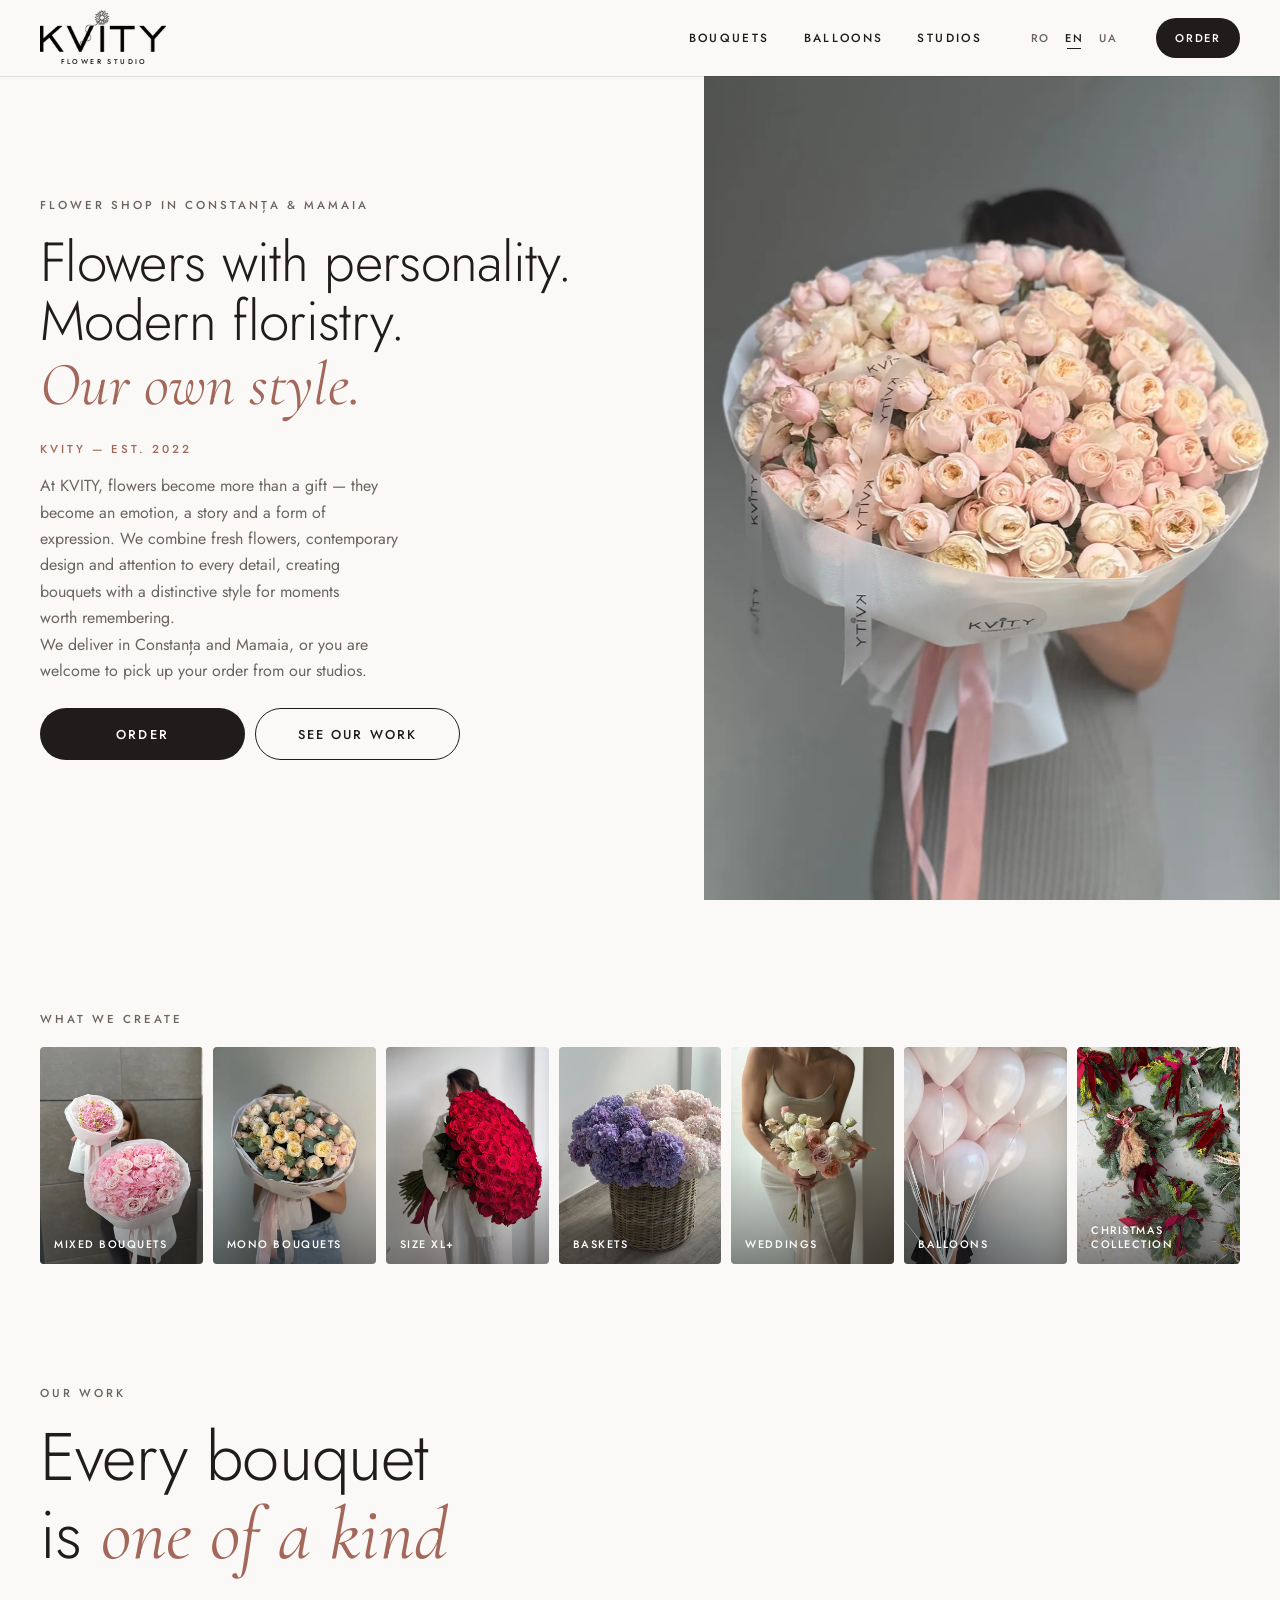
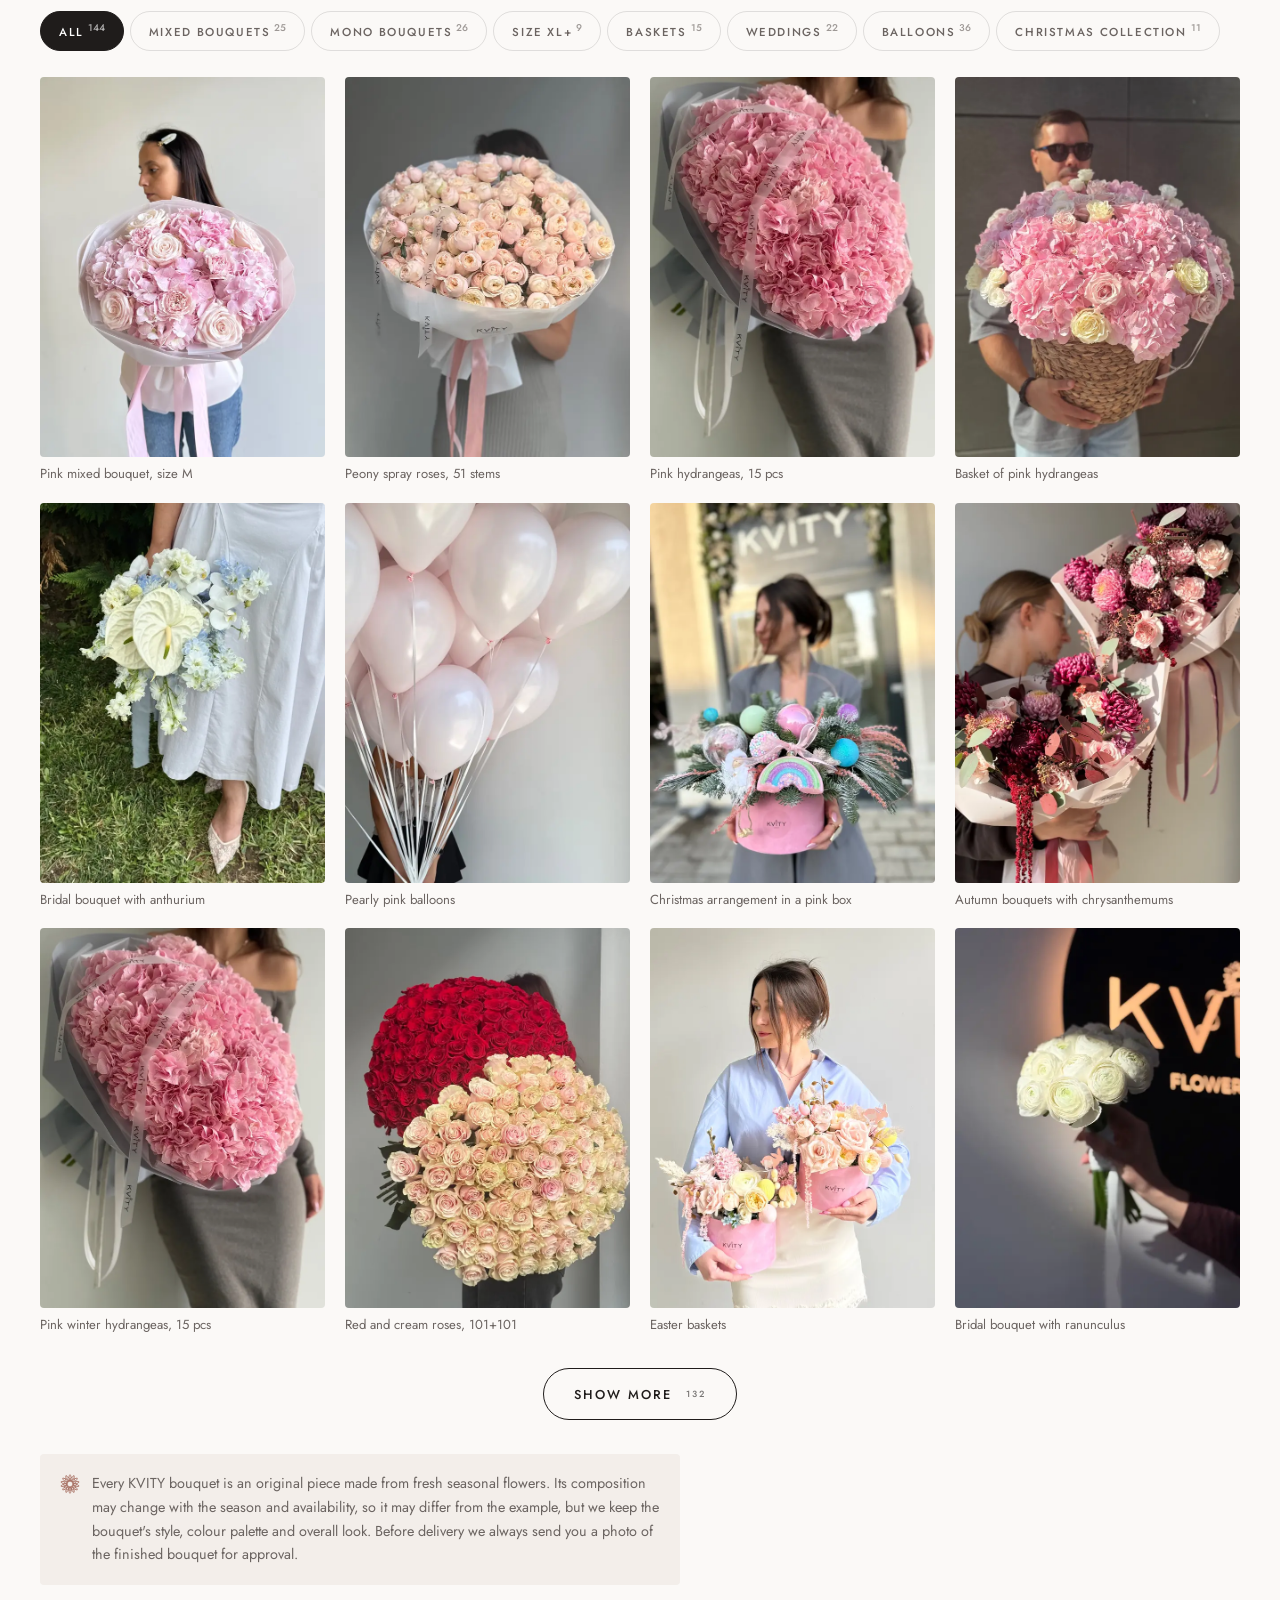
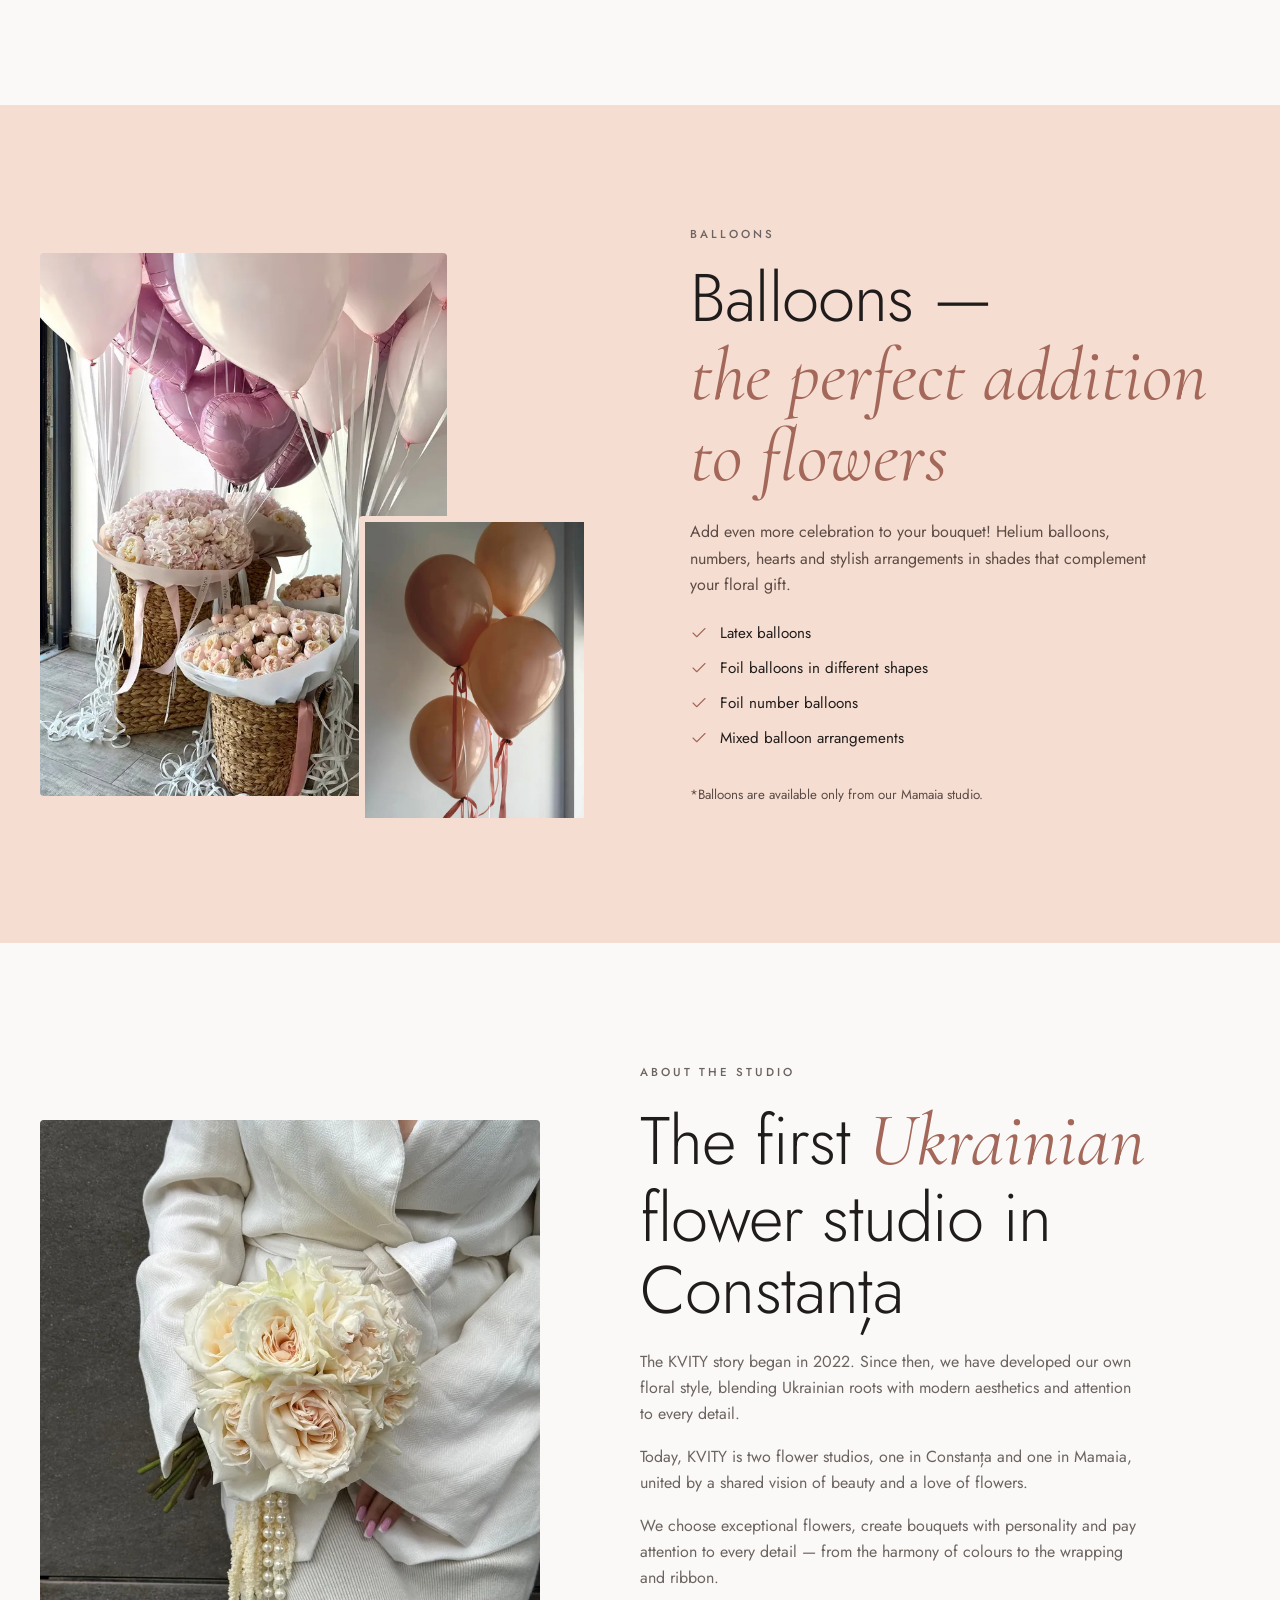
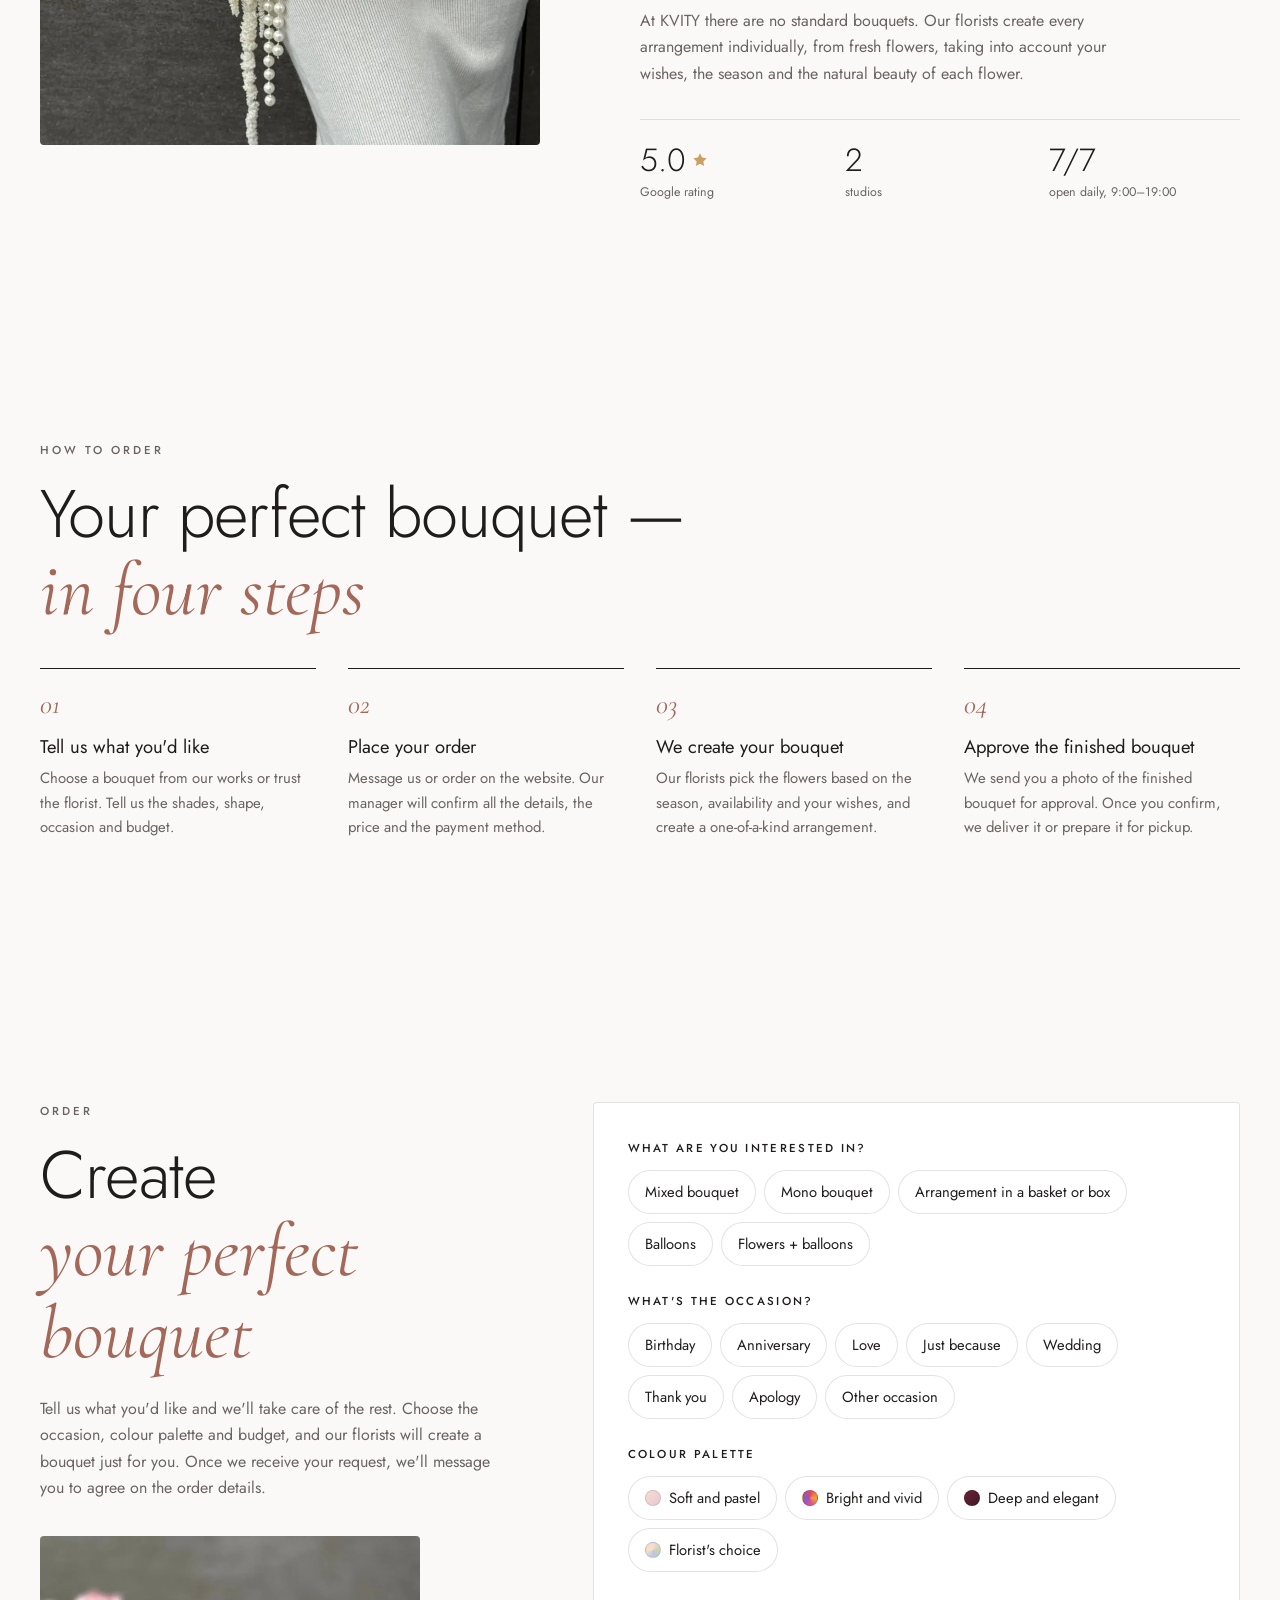
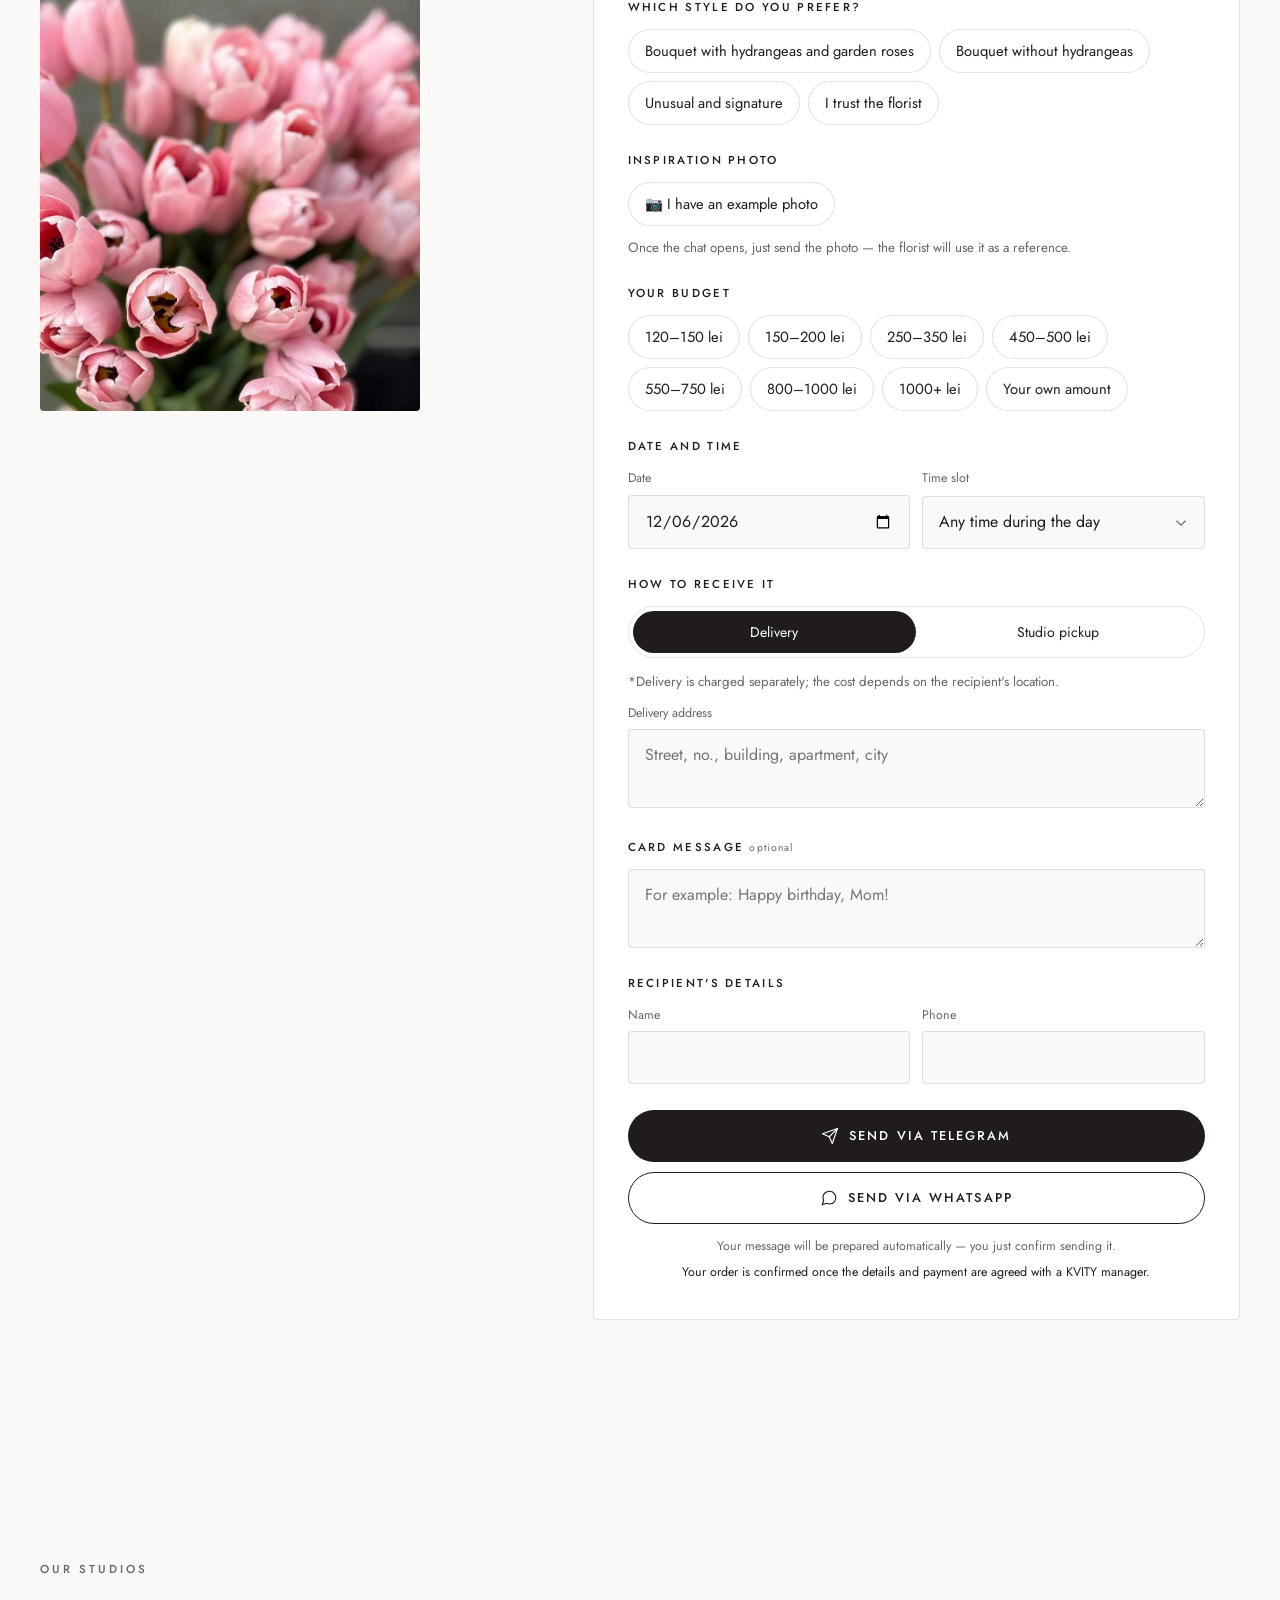
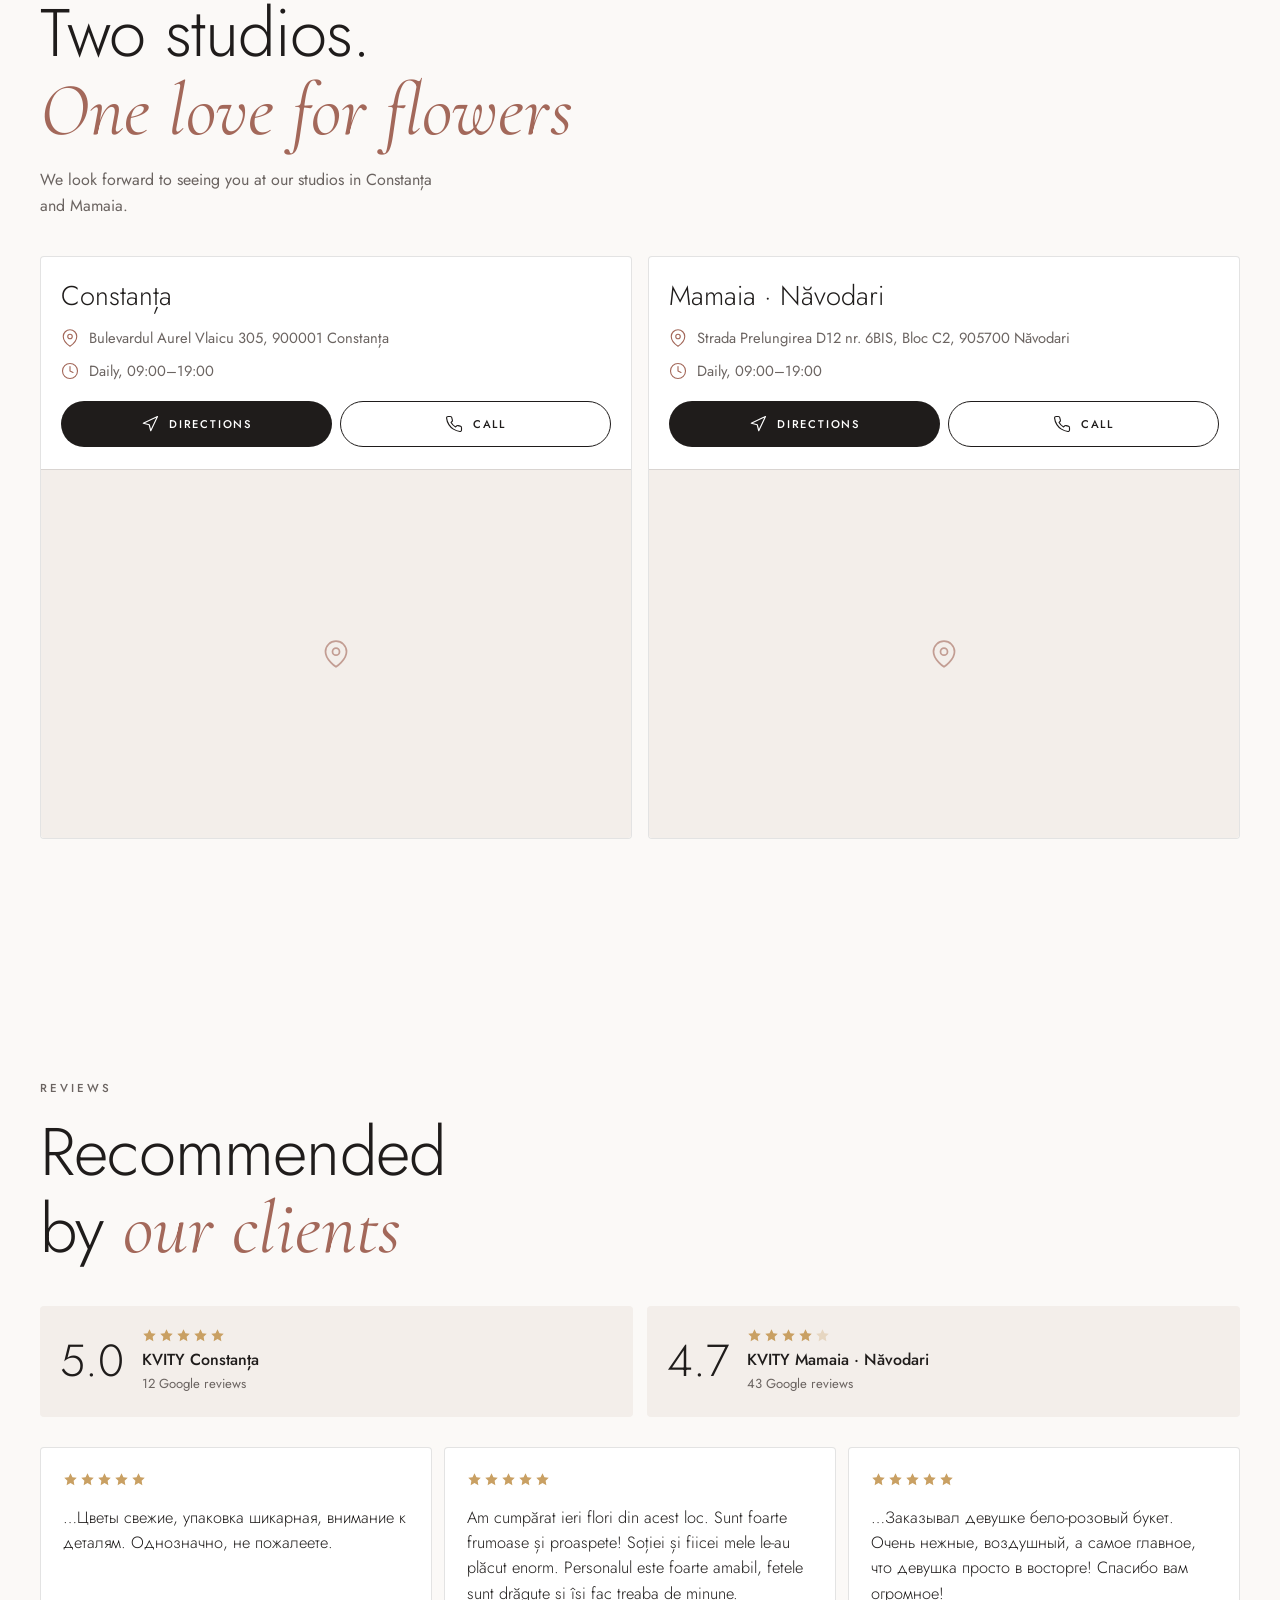
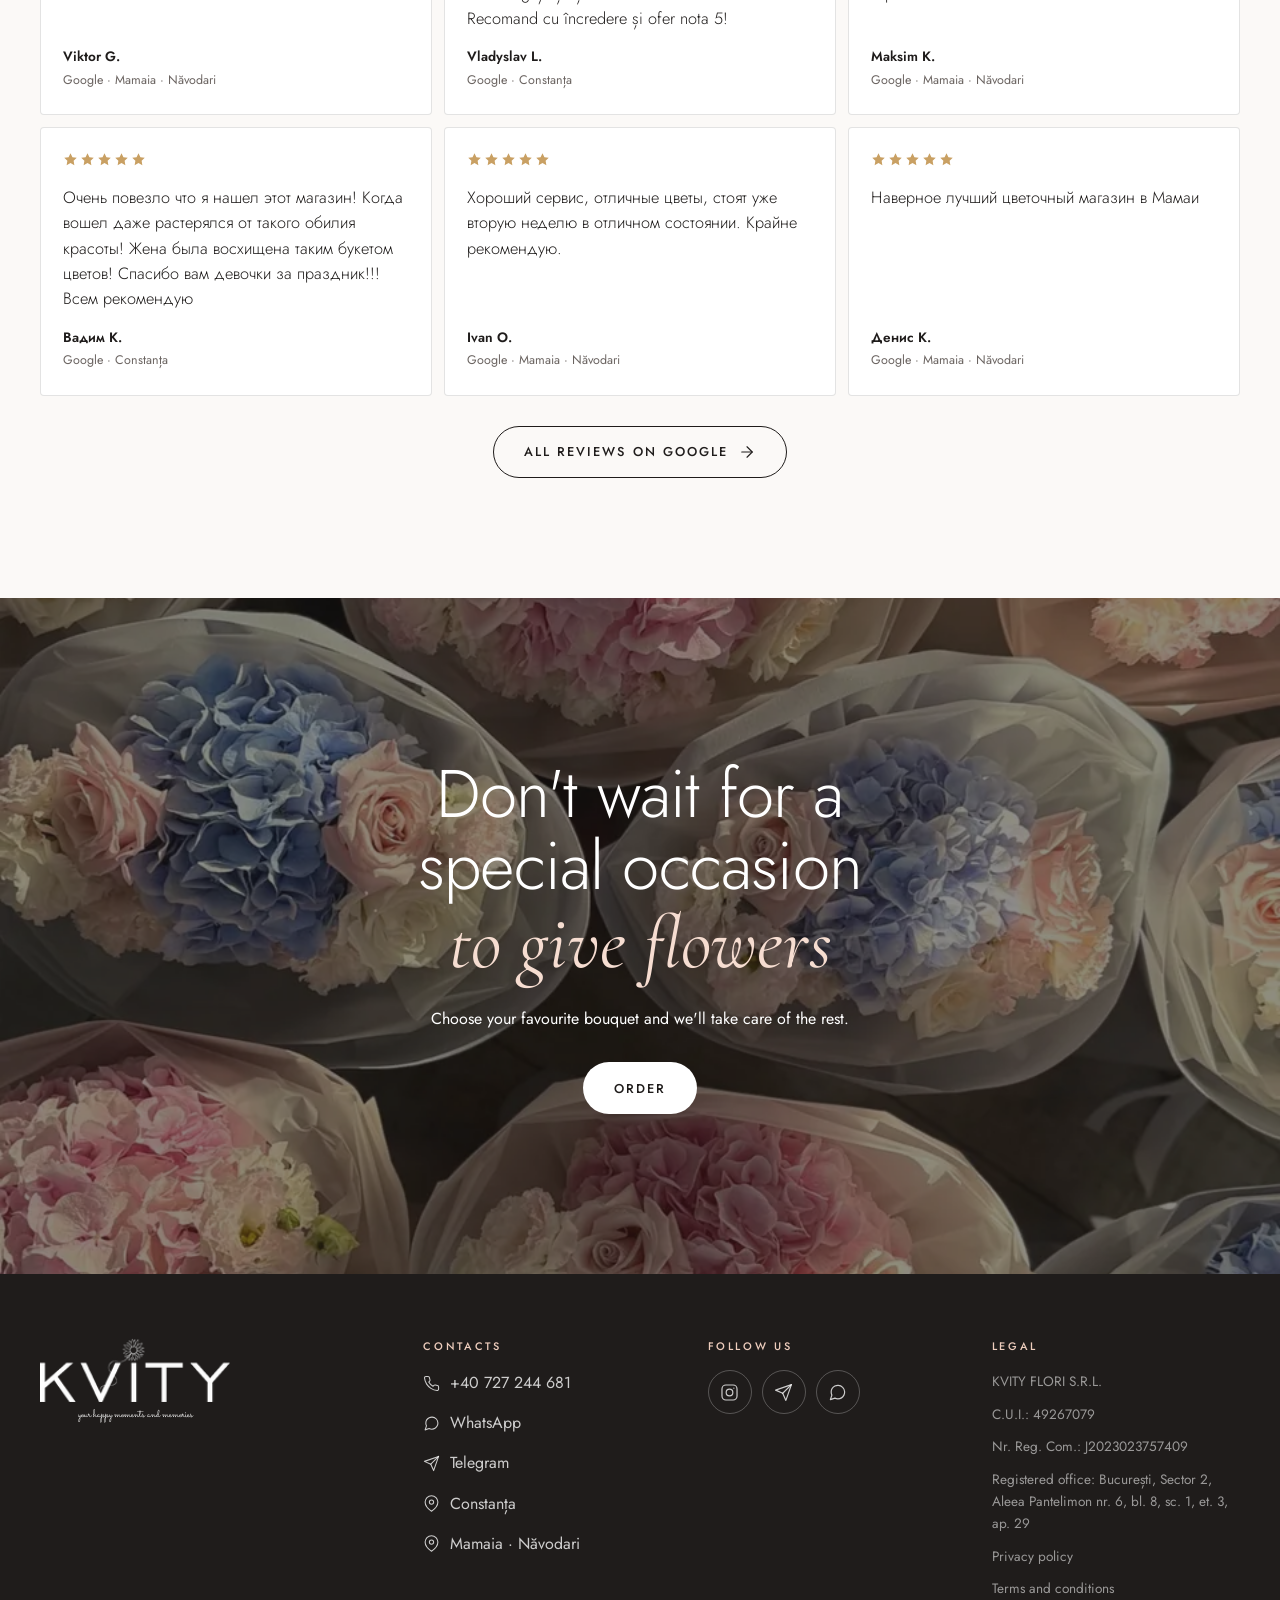
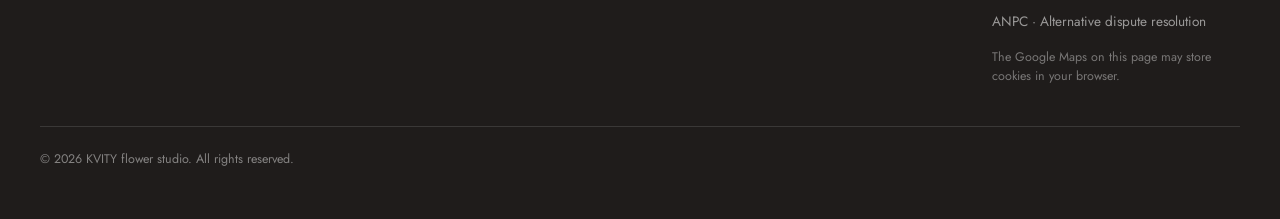
==== commit 3484481a: "Edit 25: balloons -> pickup from Mamaia studio by default; aligned 'how to order' steps on wide scre" ====
--- a/site/index.html
+++ b/site/index.html
@@ -24,11 +24,11 @@
   <link rel="preload" href="fonts/jost-latin.woff2" as="font" type="font/woff2" crossorigin>
   <link rel="preload" href="fonts/montserrat-latin.woff2" as="font" type="font/woff2" crossorigin>
   <link rel="preload" as="image" href="img/buchet-trandafiri-piersica-kvity-constanta.webp?v=2">
-  <link rel="stylesheet" href="css/style.css?v=3.10">
+  <link rel="stylesheet" href="css/style.css?v=3.11">
   <!-- defer: скрипты качаются параллельно и не задерживают первую отрисовку (важно для Safari на медленном интернете) -->
   <script src="js/config.js?v=3.10" defer></script>
-  <script src="js/i18n.js?v=3.22" defer></script>
-  <script src="js/main.js?v=3.15" defer></script>
+  <script src="js/i18n.js?v=3.23" defer></script>
+  <script src="js/main.js?v=3.16" defer></script>
   <script src="js/stats.js?v=1" defer></script>
 </head>
 <body>
--- a/site/css/style.css
+++ b/site/css/style.css
@@ -315,7 +315,7 @@
   transition: background-color .3s, color .3s, border-color .3s;
 }
 .filter.is-active { background: var(--ink); color: var(--white); border-color: var(--ink); }
-.filter sup { font-size: .62em; margin-left: 3px; opacity: .6; }
+.filter sup { font-size: .85em; margin-left: 4px; opacity: .65; letter-spacing: 0; }
 
 .gallery { display: grid; grid-template-columns: 1fr 1fr; gap: 10px; }
 .work {
@@ -630,7 +630,7 @@
   .about { grid-template-columns: 5fr 6fr; gap: 100px; align-items: center; }
   .steps { grid-template-columns: repeat(4, 1fr); border-top: 0; gap: 32px; }
   .reviews__track { grid-auto-flow: row; grid-template-columns: repeat(3, 1fr); overflow: visible; margin-inline: 0; padding: 0; }
-  .step { grid-template-columns: 1fr; border-bottom: 0; border-top: 1px solid var(--ink); padding-top: 22px; }
+  .step { grid-template-columns: 1fr; align-content: start; border-bottom: 0; border-top: 1px solid var(--ink); padding-top: 22px; }
   .order { grid-template-columns: 5fr 7fr; gap: 90px; align-items: start; }
   .order__head { position: sticky; top: calc(var(--header-h) + 30px); }
   .order__visual { display: block; margin-top: 34px; border-radius: var(--radius); aspect-ratio: 4 / 5; max-width: 380px; }
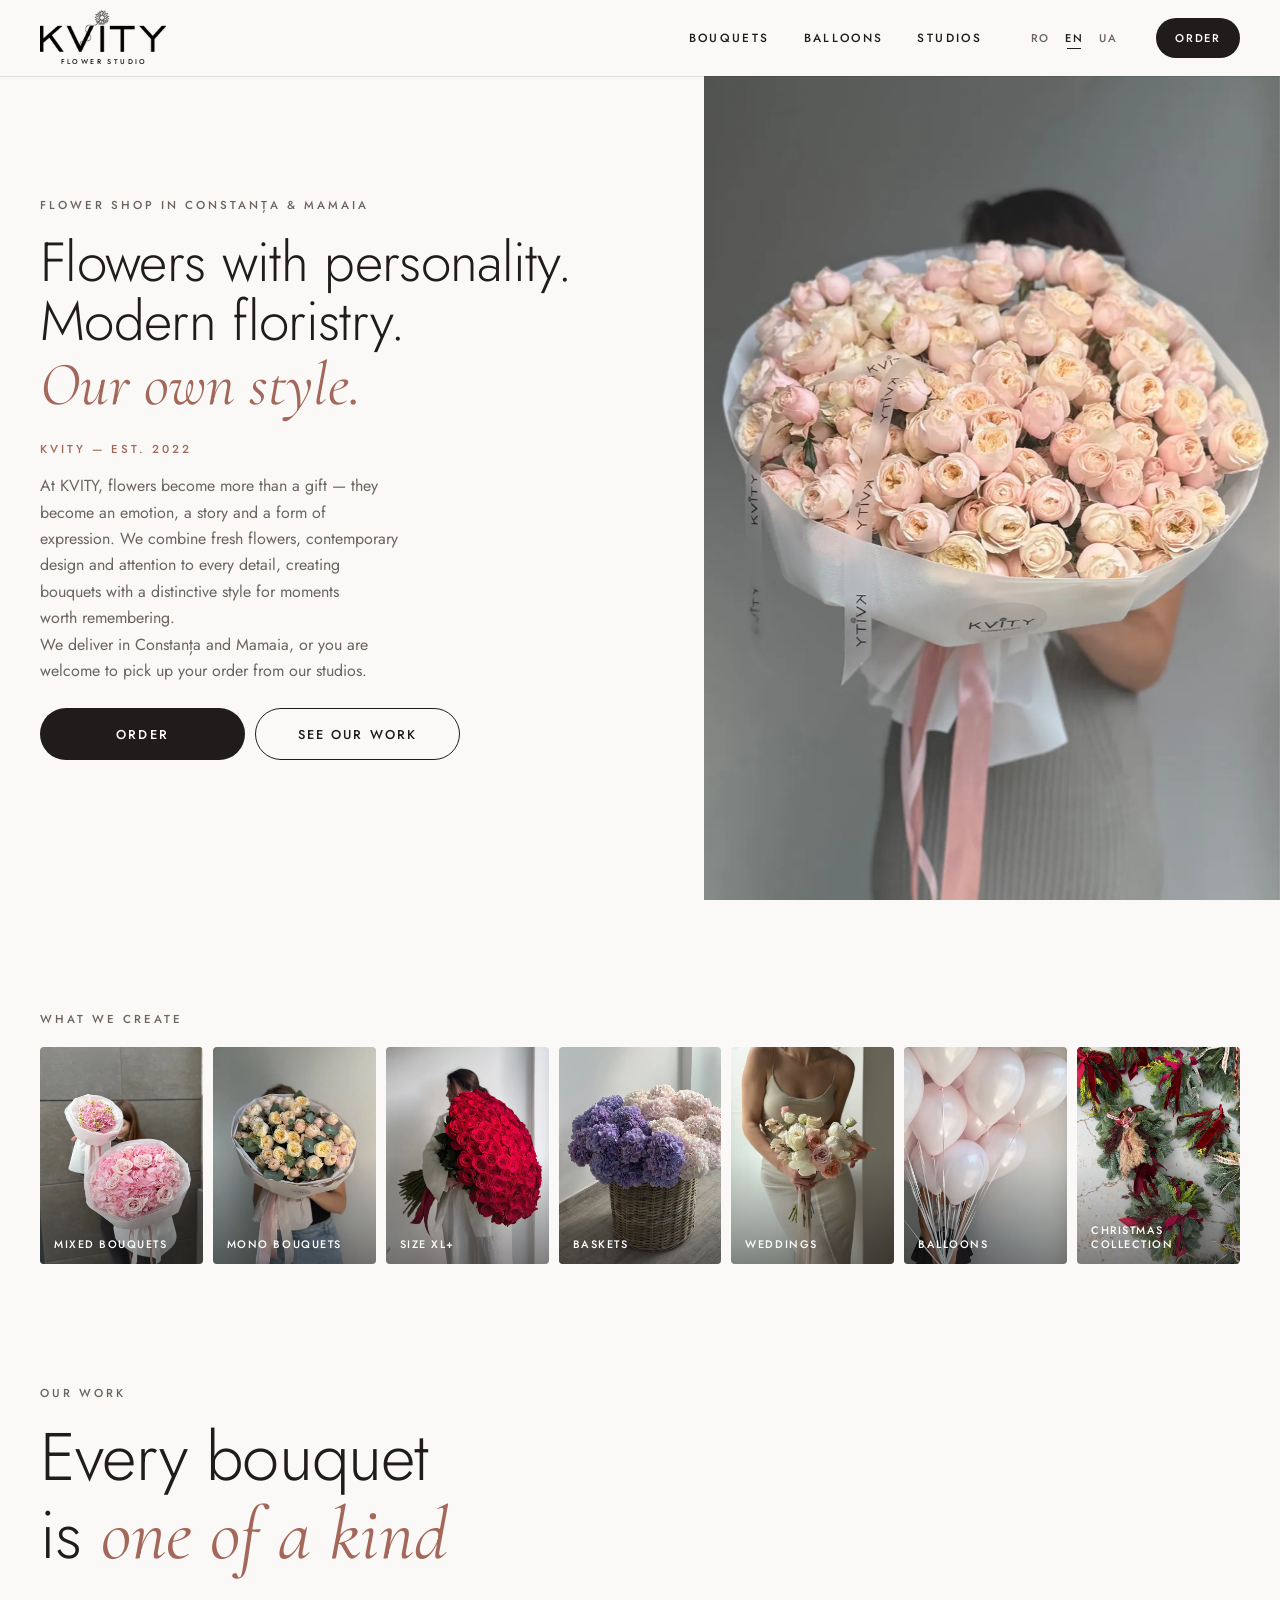
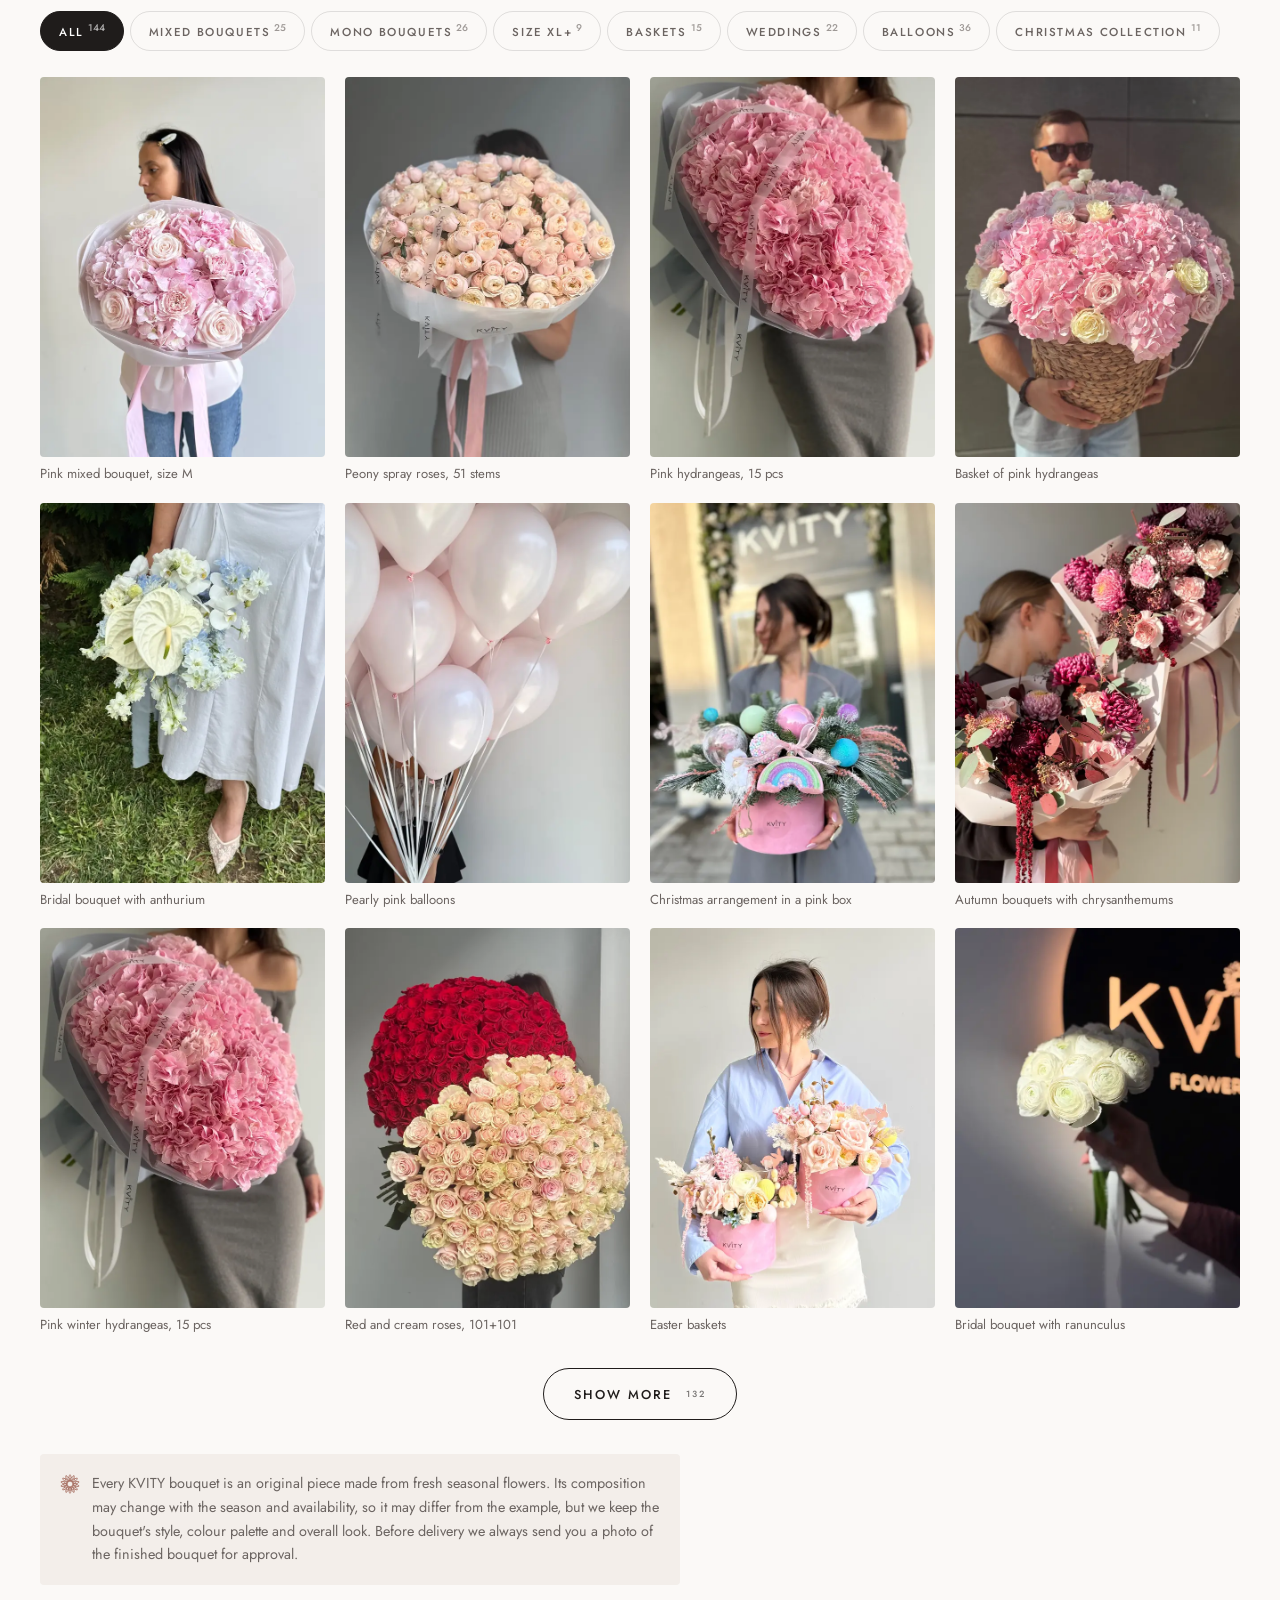
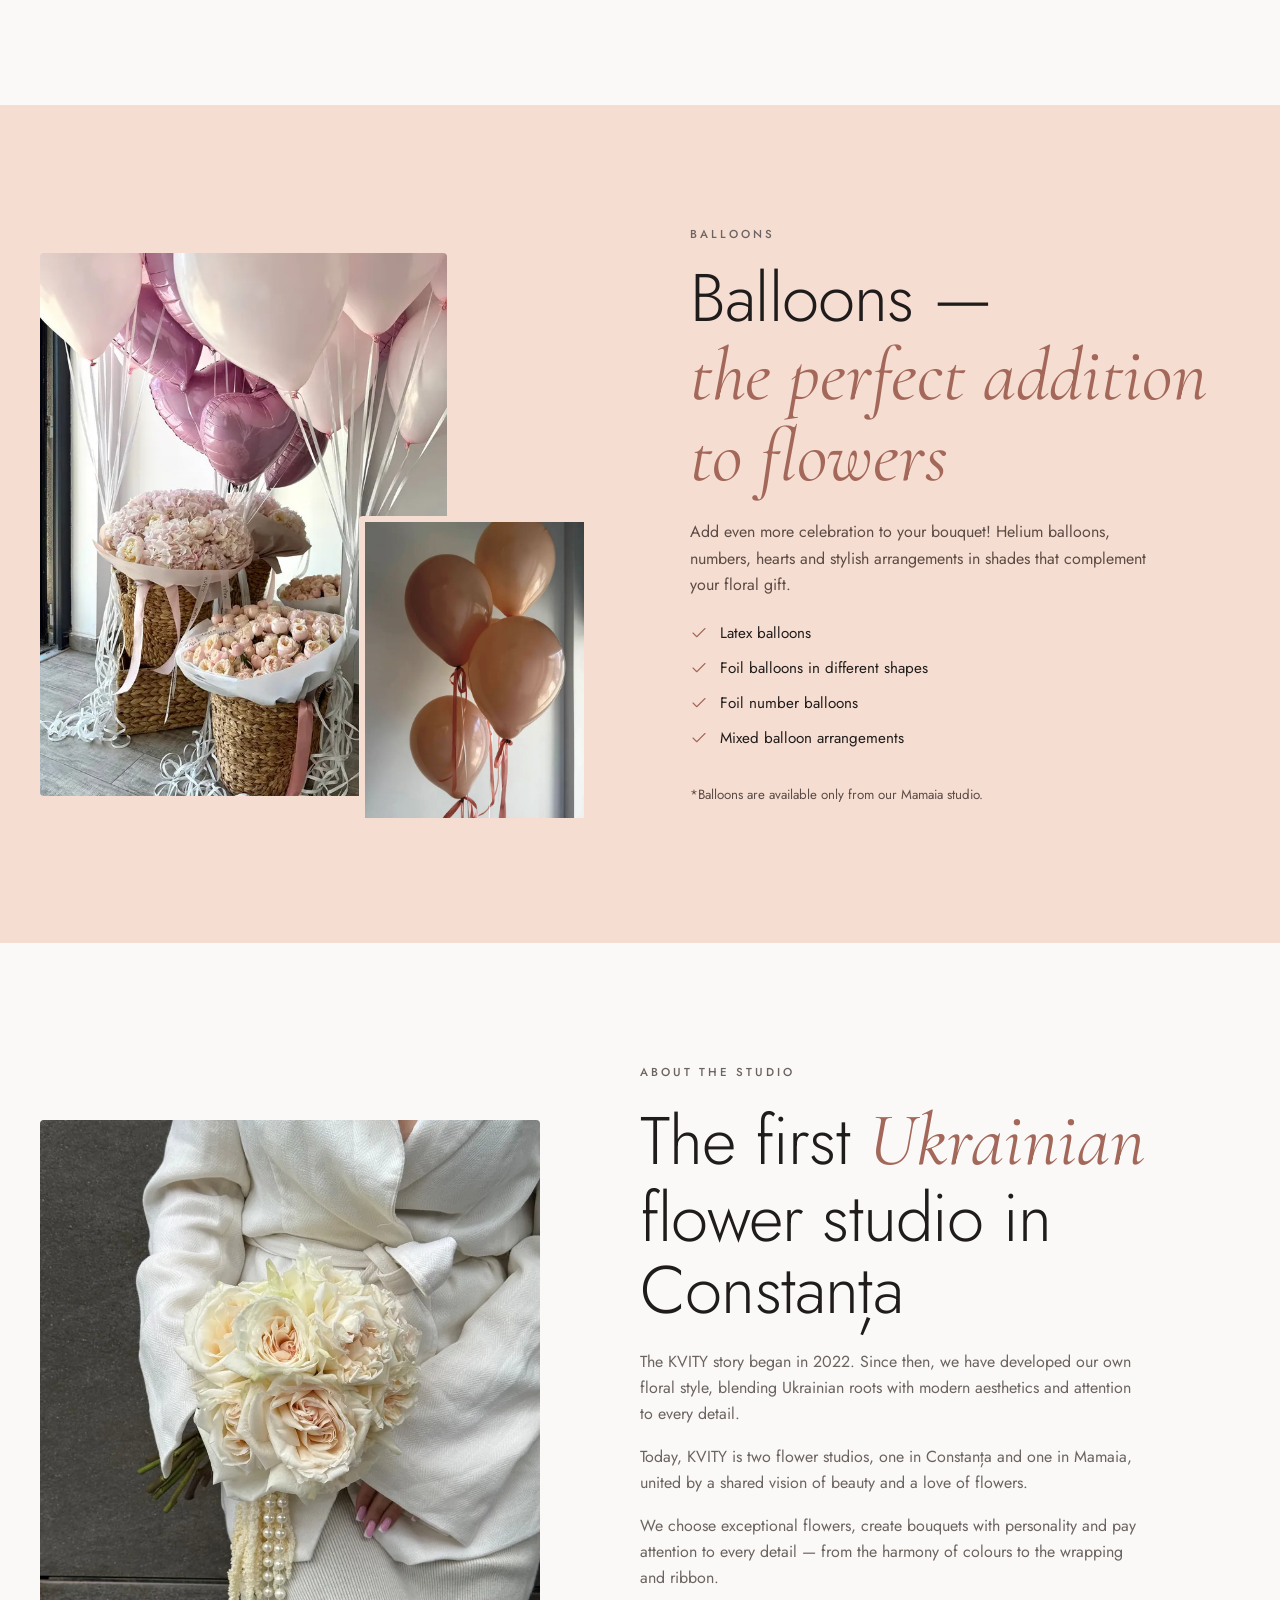
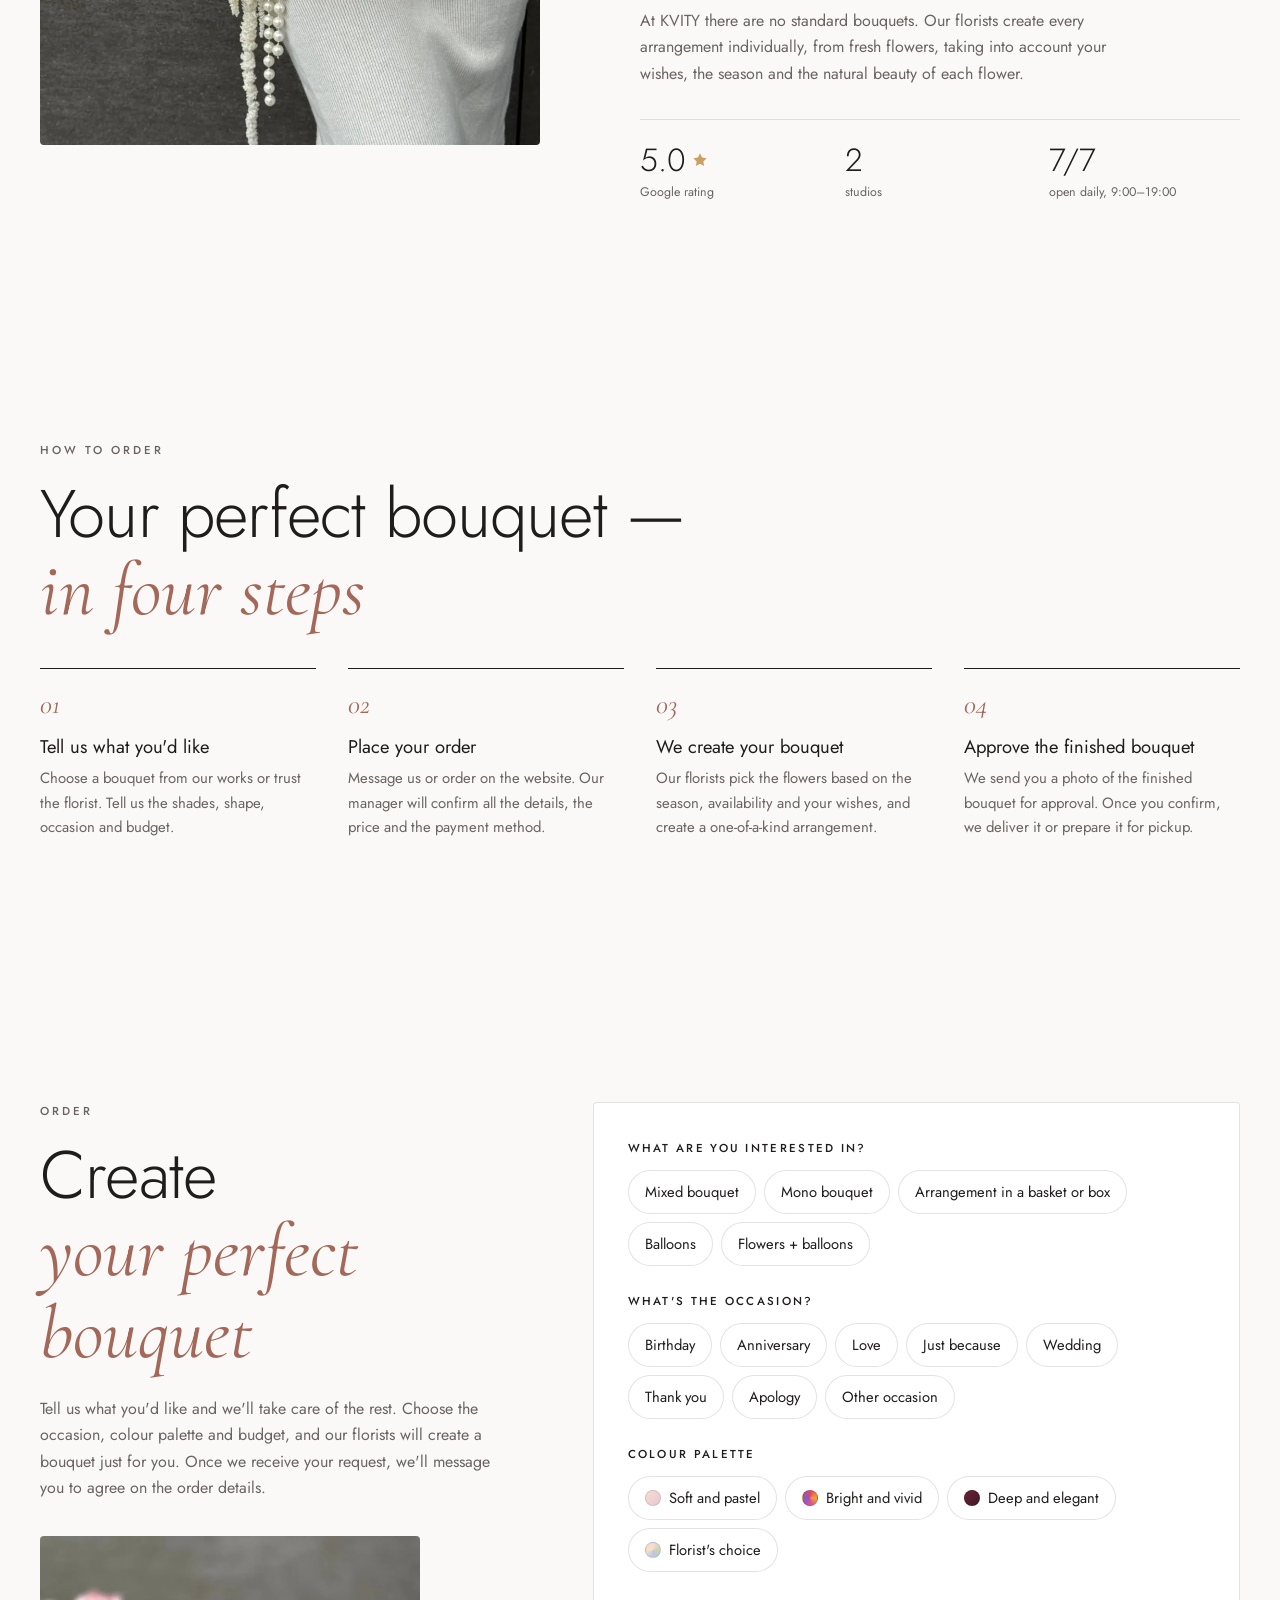
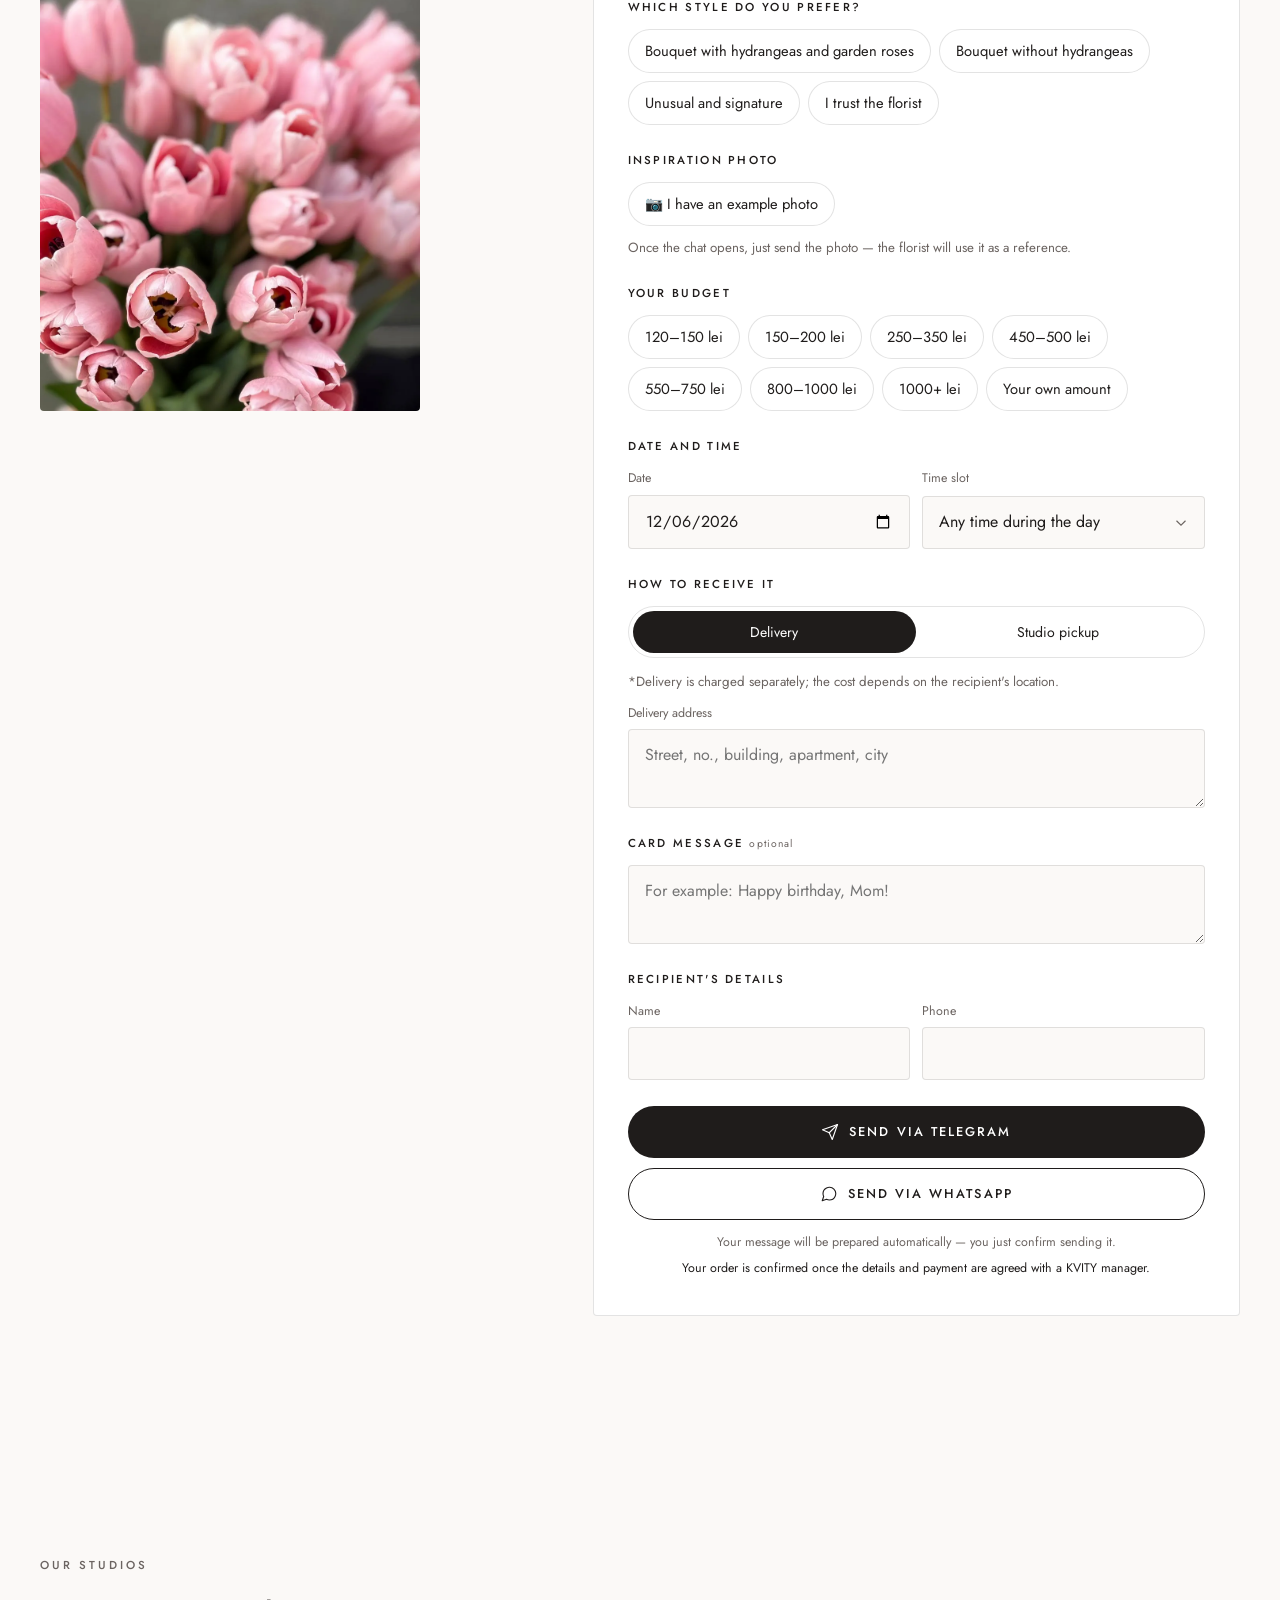
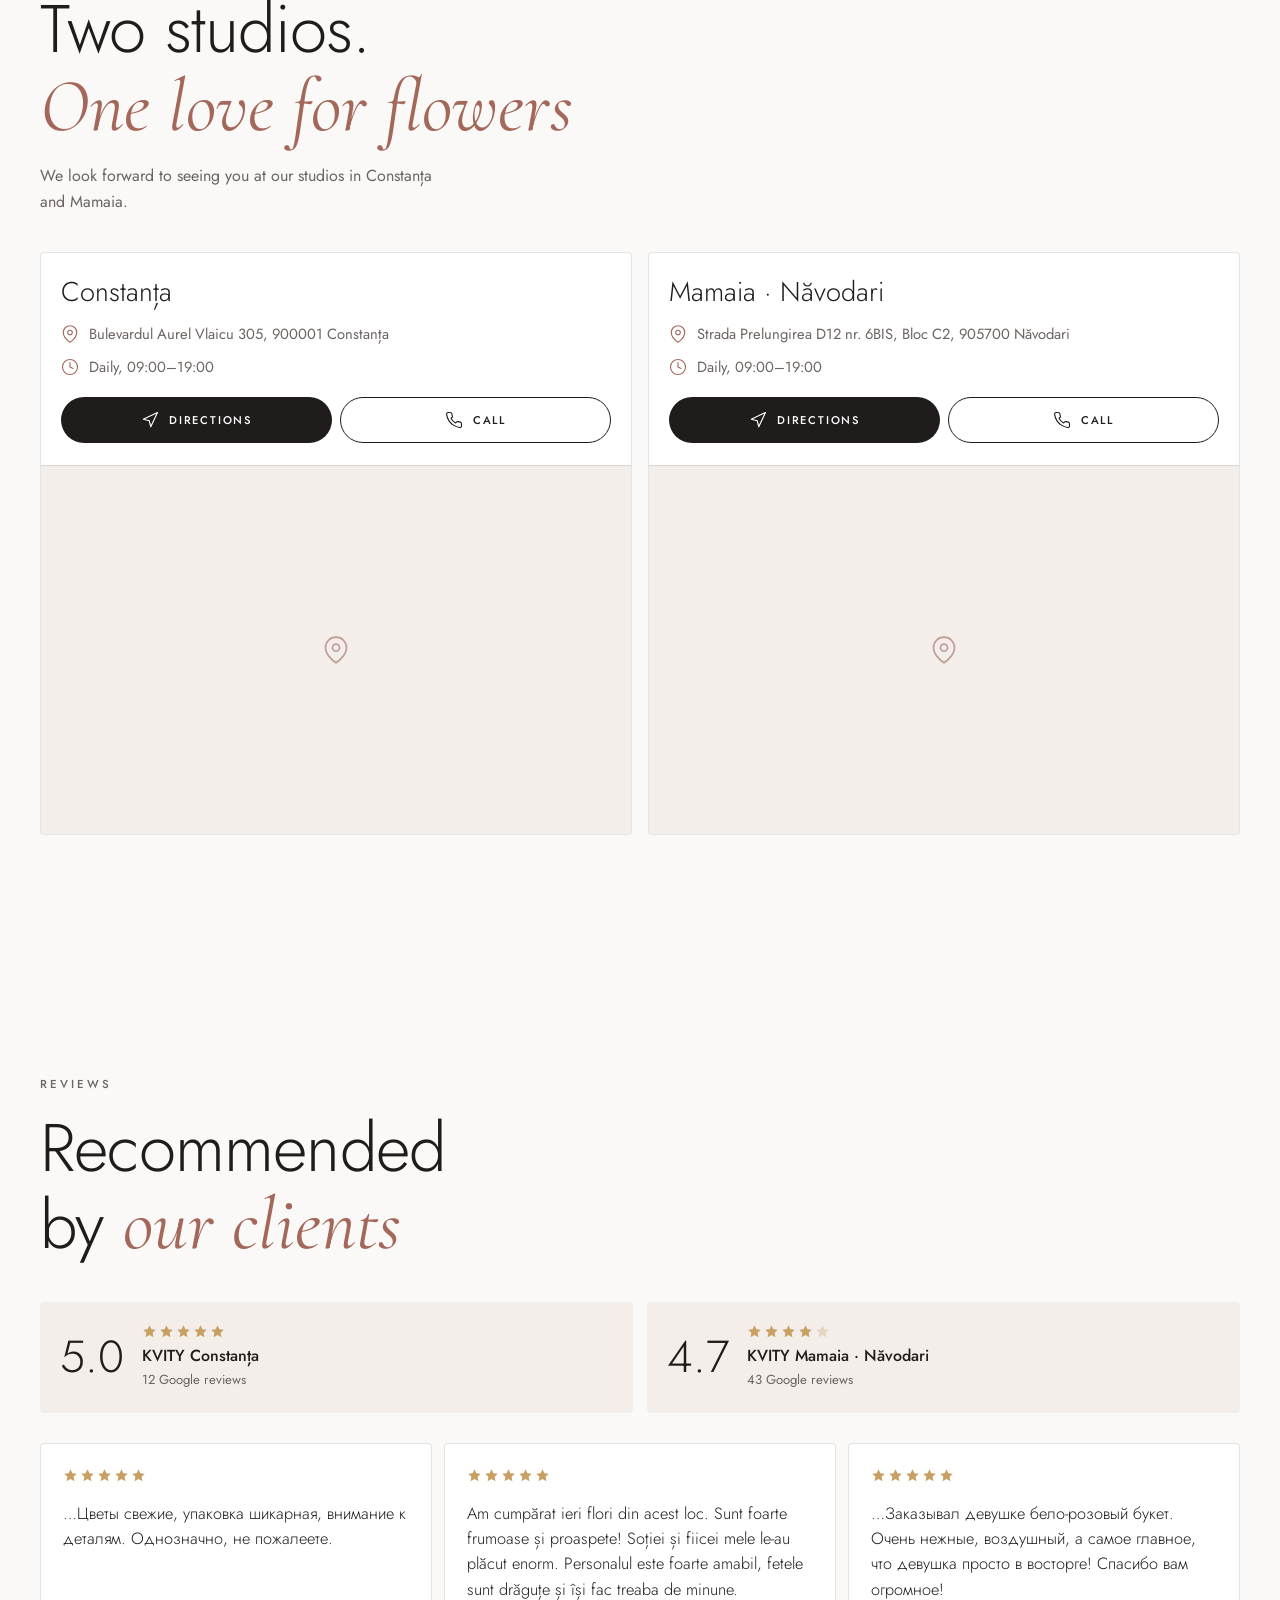
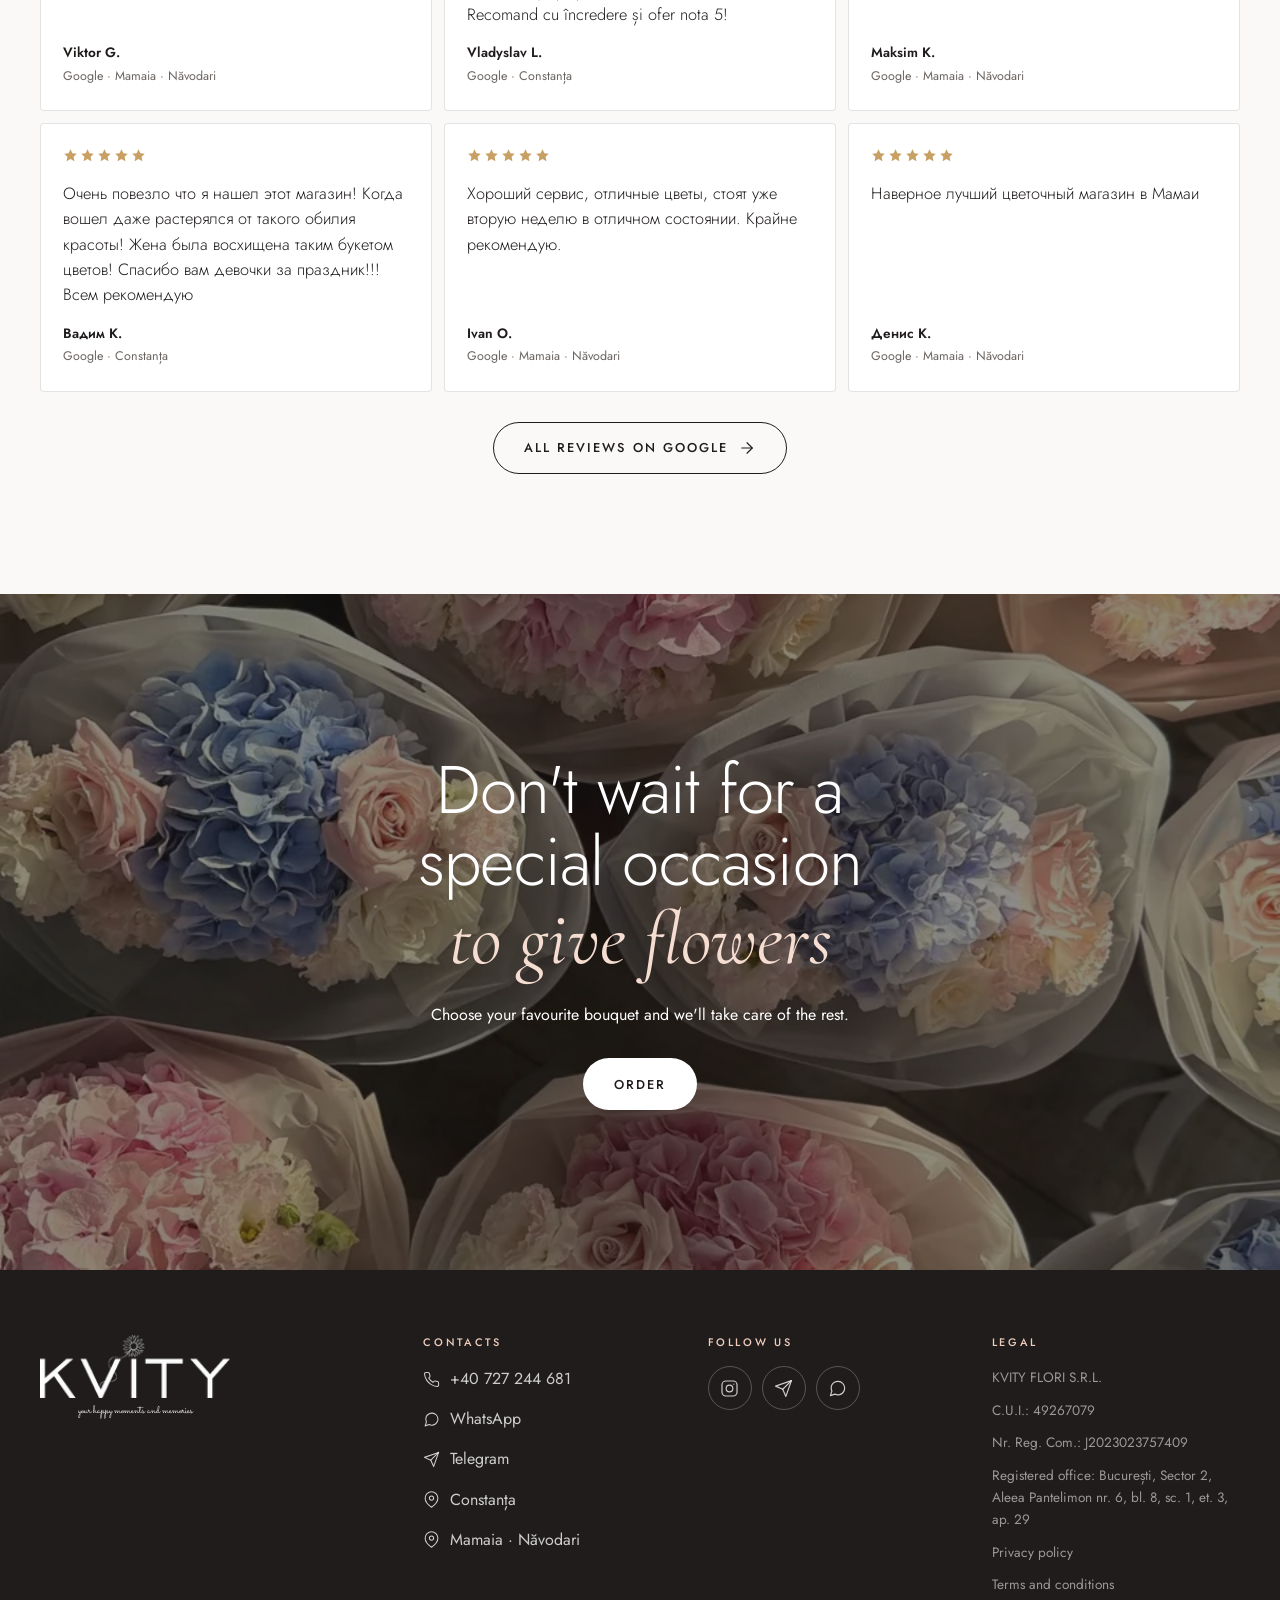
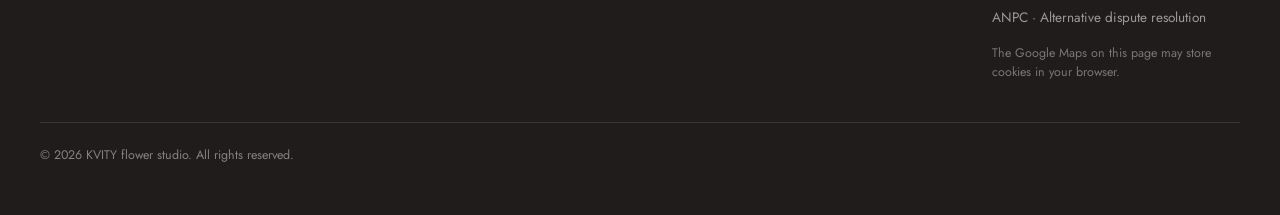
==== commit 6b87586f: "Edit 27: balloons can be ordered only at the Mamaia studio (other studio disabled, note in 3 languag" ====
--- a/site/index.html
+++ b/site/index.html
@@ -6,6 +6,10 @@
   <title>Florărie Constanța și Mamaia: flori și baloane | KVITY</title>
   <meta name="description" content="Buchete de autor din flori proaspete de import, buchete de mireasă, coșuri și baloane cu heliu. Livrare în Constanța și Mamaia.">
   <link rel="canonical" href="https://kvity.ro/">
+  <link rel="alternate" hreflang="ro" href="https://kvity.ro/">
+  <link rel="alternate" hreflang="en" href="https://kvity.ro/en/">
+  <link rel="alternate" hreflang="uk" href="https://kvity.ro/ua/">
+  <link rel="alternate" hreflang="x-default" href="https://kvity.ro/">
   <meta name="theme-color" content="#FBF9F7">
 
   <!-- Превью ссылки в WhatsApp / Telegram / Facebook -->
@@ -24,11 +28,11 @@
   <link rel="preload" href="fonts/jost-latin.woff2" as="font" type="font/woff2" crossorigin>
   <link rel="preload" href="fonts/montserrat-latin.woff2" as="font" type="font/woff2" crossorigin>
   <link rel="preload" as="image" href="img/buchet-trandafiri-piersica-kvity-constanta.webp?v=2">
-  <link rel="stylesheet" href="css/style.css?v=3.11">
+  <link rel="stylesheet" href="css/style.css?v=3.12">
   <!-- defer: скрипты качаются параллельно и не задерживают первую отрисовку (важно для Safari на медленном интернете) -->
   <script src="js/config.js?v=3.10" defer></script>
-  <script src="js/i18n.js?v=3.23" defer></script>
-  <script src="js/main.js?v=3.16" defer></script>
+  <script src="js/i18n.js?v=3.24" defer></script>
+  <script src="js/main.js?v=3.18" defer></script>
   <script src="js/stats.js?v=1" defer></script>
 </head>
 <body>
@@ -200,7 +204,7 @@
           <div class="collapse is-open" id="deliveryBox"><div><p class="form__note"><small data-i18n="form.deliveryNote"></small></p>
             <label class="input"><span data-i18n="form.address">Adresa de livrare</span><textarea id="address" rows="2" data-i18n-ph="form.addressPh"></textarea></label></div>
           </div>
-          <div class="collapse" id="pickupBox"><div class="chips" id="studioChips"></div></div>
+          <div class="collapse" id="pickupBox"><div><div class="chips" id="studioChips"></div><p class="form__note form__note--after" id="balloonsOnly" hidden><small data-i18n="form.balloonsOnly"></small></p></div></div>
         </fieldset>
 
         <fieldset class="field">
--- a/site/css/style.css
+++ b/site/css/style.css
@@ -402,6 +402,7 @@
 }
 .chip input { position: absolute; opacity: 0; pointer-events: none; }
 .chip.is-checked { background: var(--ink); color: var(--white); border-color: var(--ink); }
+.chip.is-off { opacity: .4; cursor: not-allowed; text-decoration: line-through; }
 .chip:focus-within { outline: 2px solid var(--accent); outline-offset: 2px; }
 .swatch { width: 16px; height: 16px; border-radius: 50%; border: 1px solid rgba(0,0,0,.1); }
 .custom-budget { display: flex; align-items: center; gap: 10px; margin-top: 10px; }
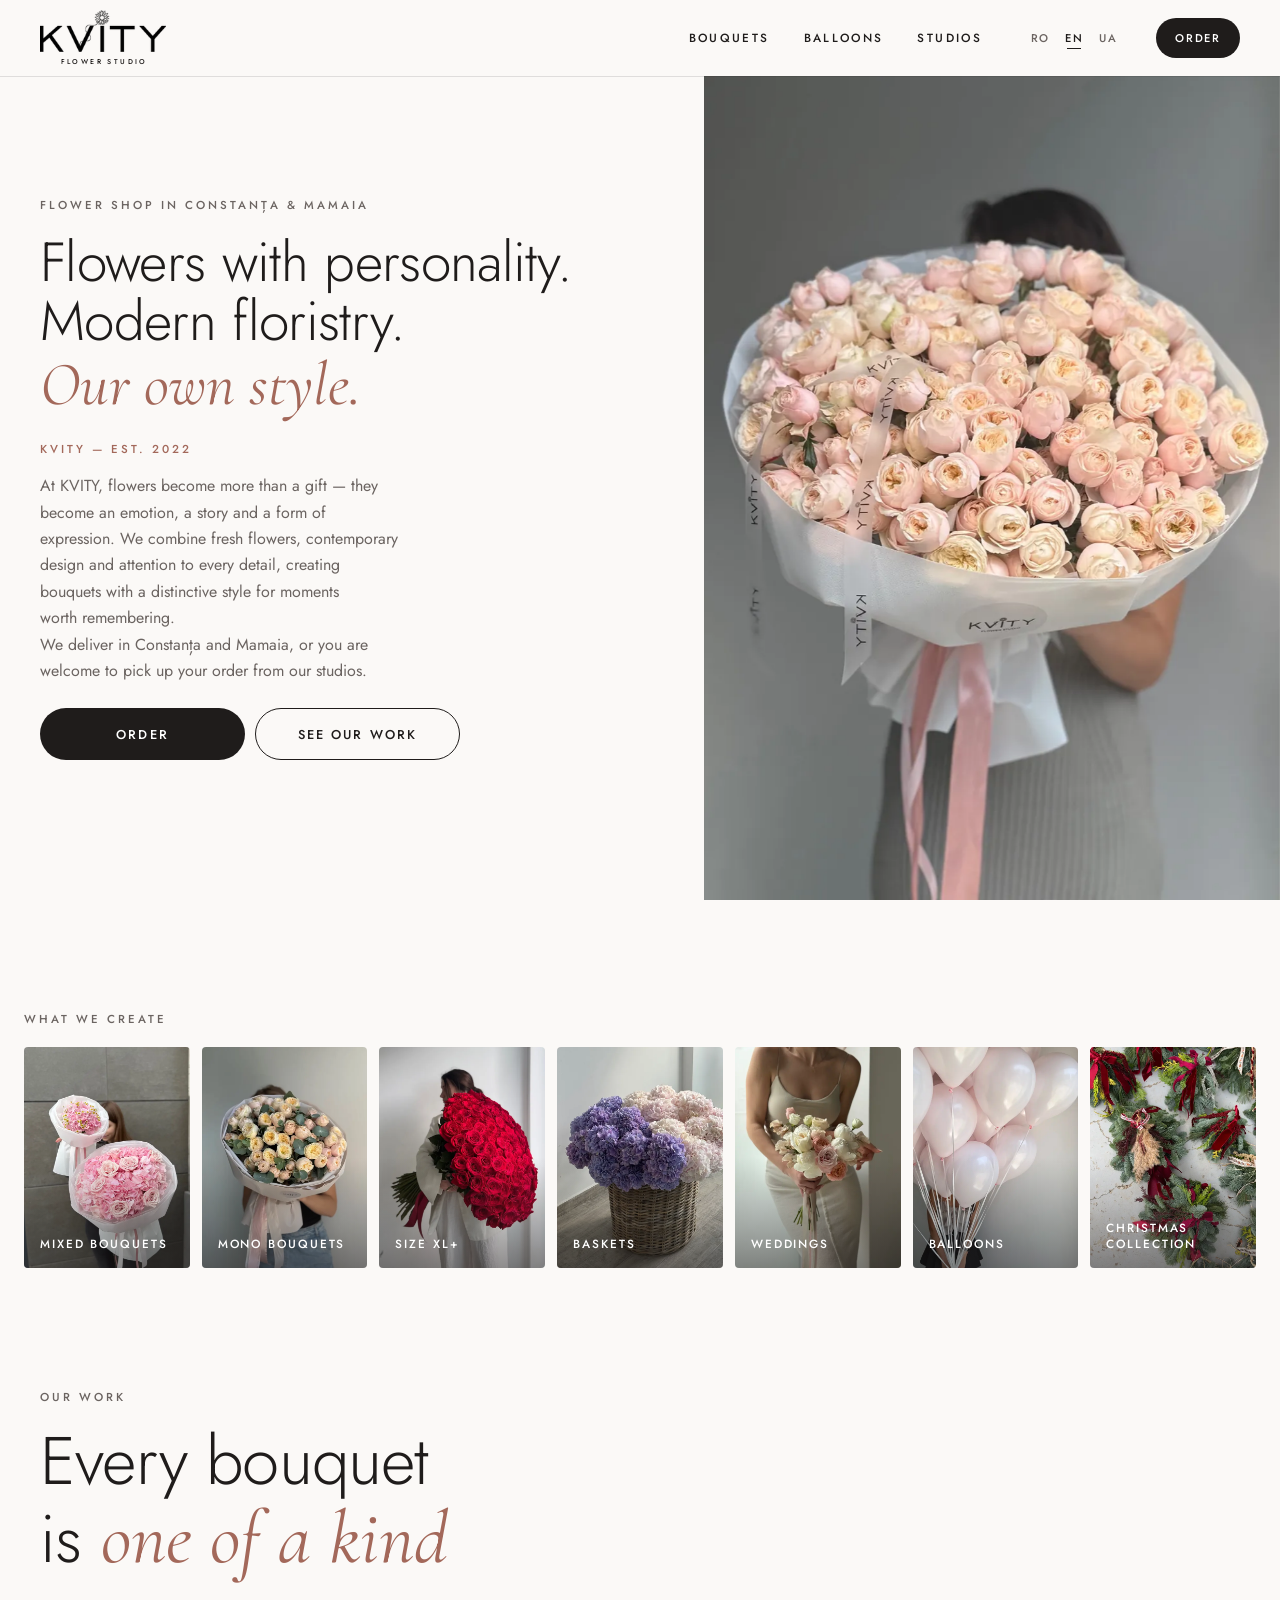
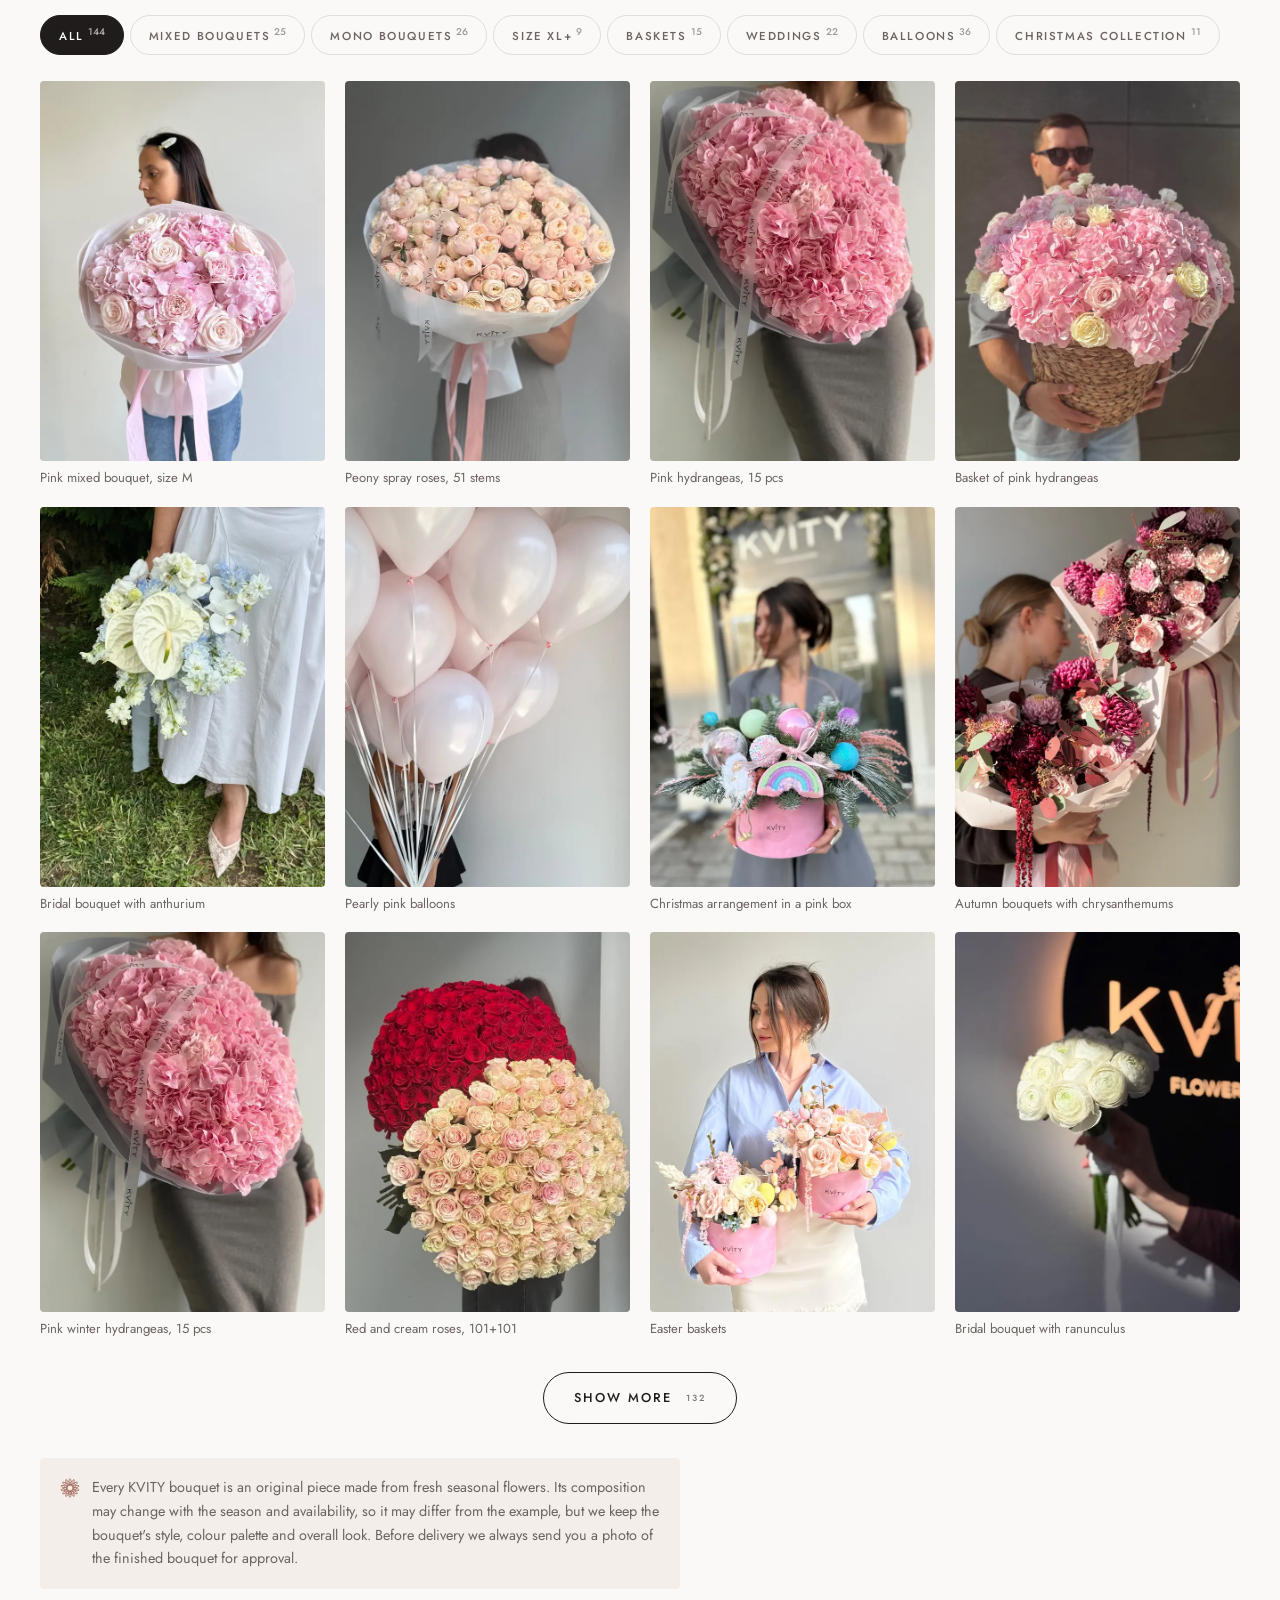
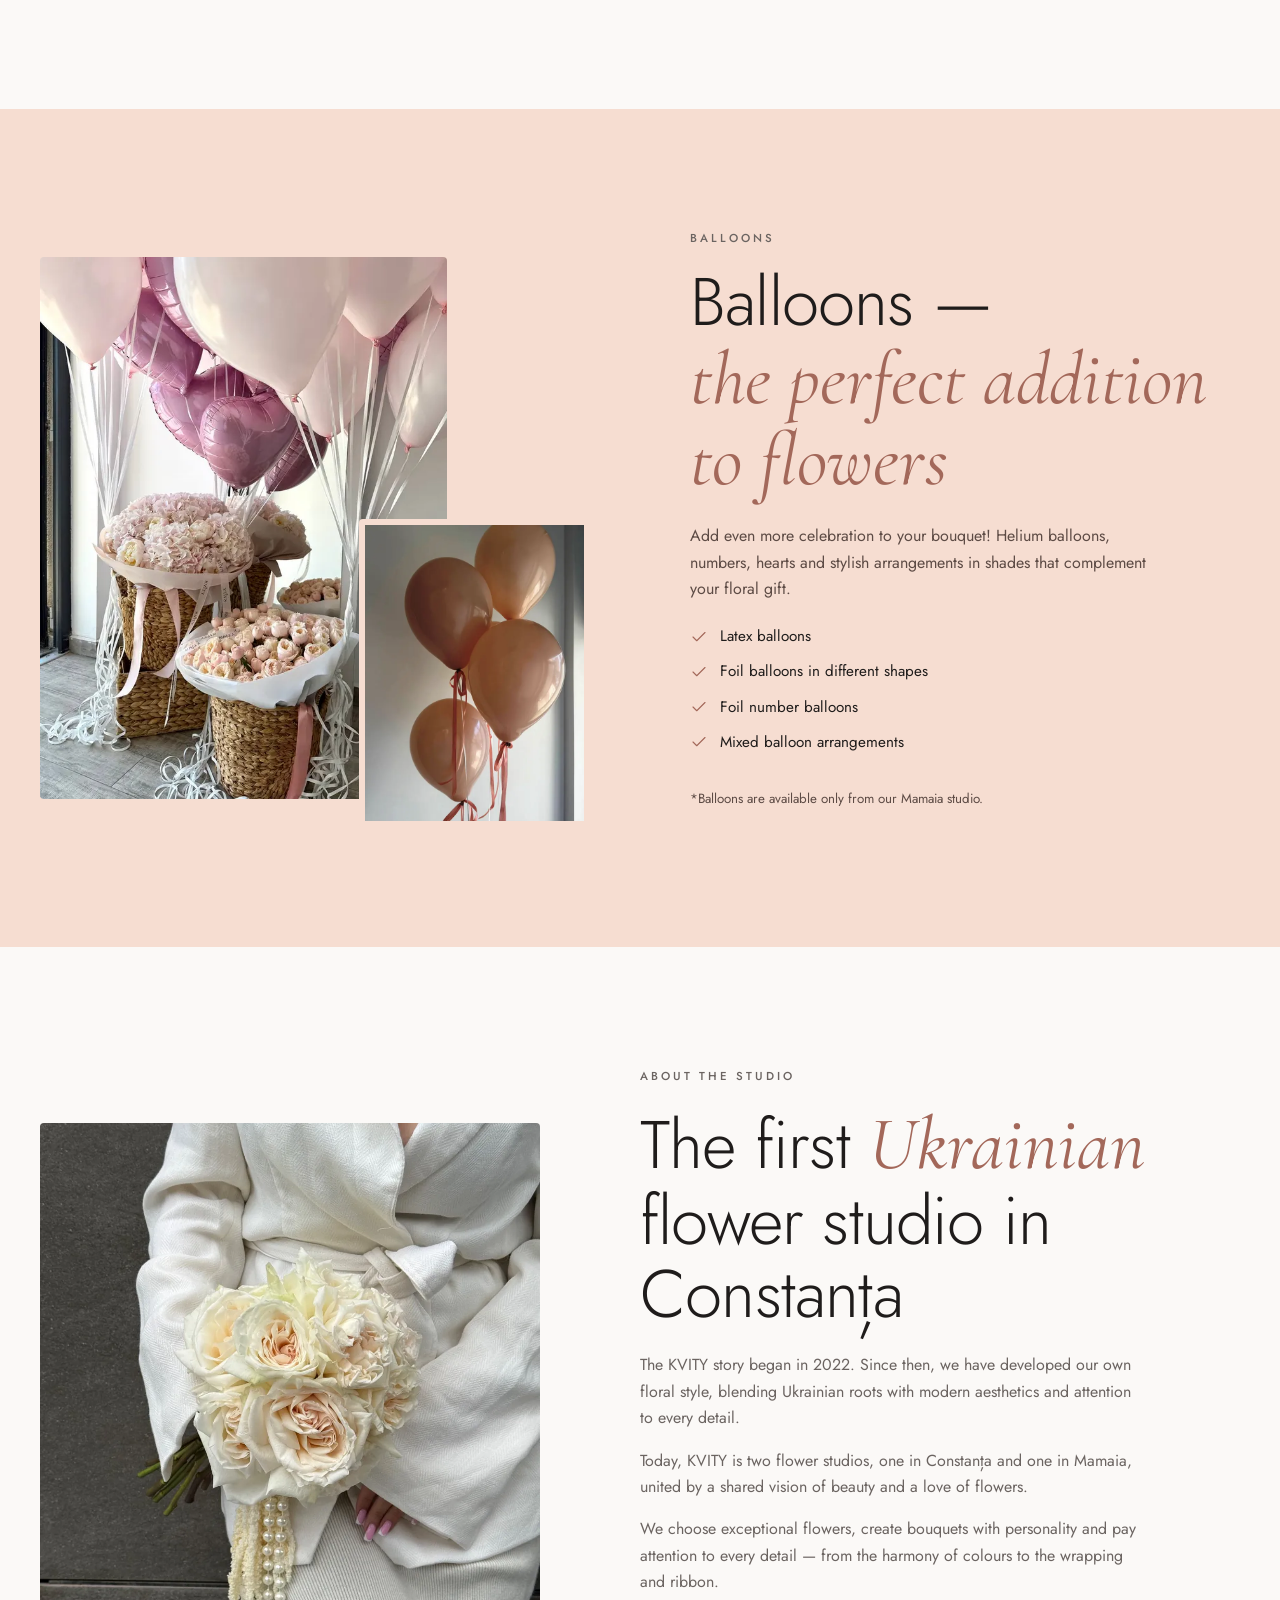
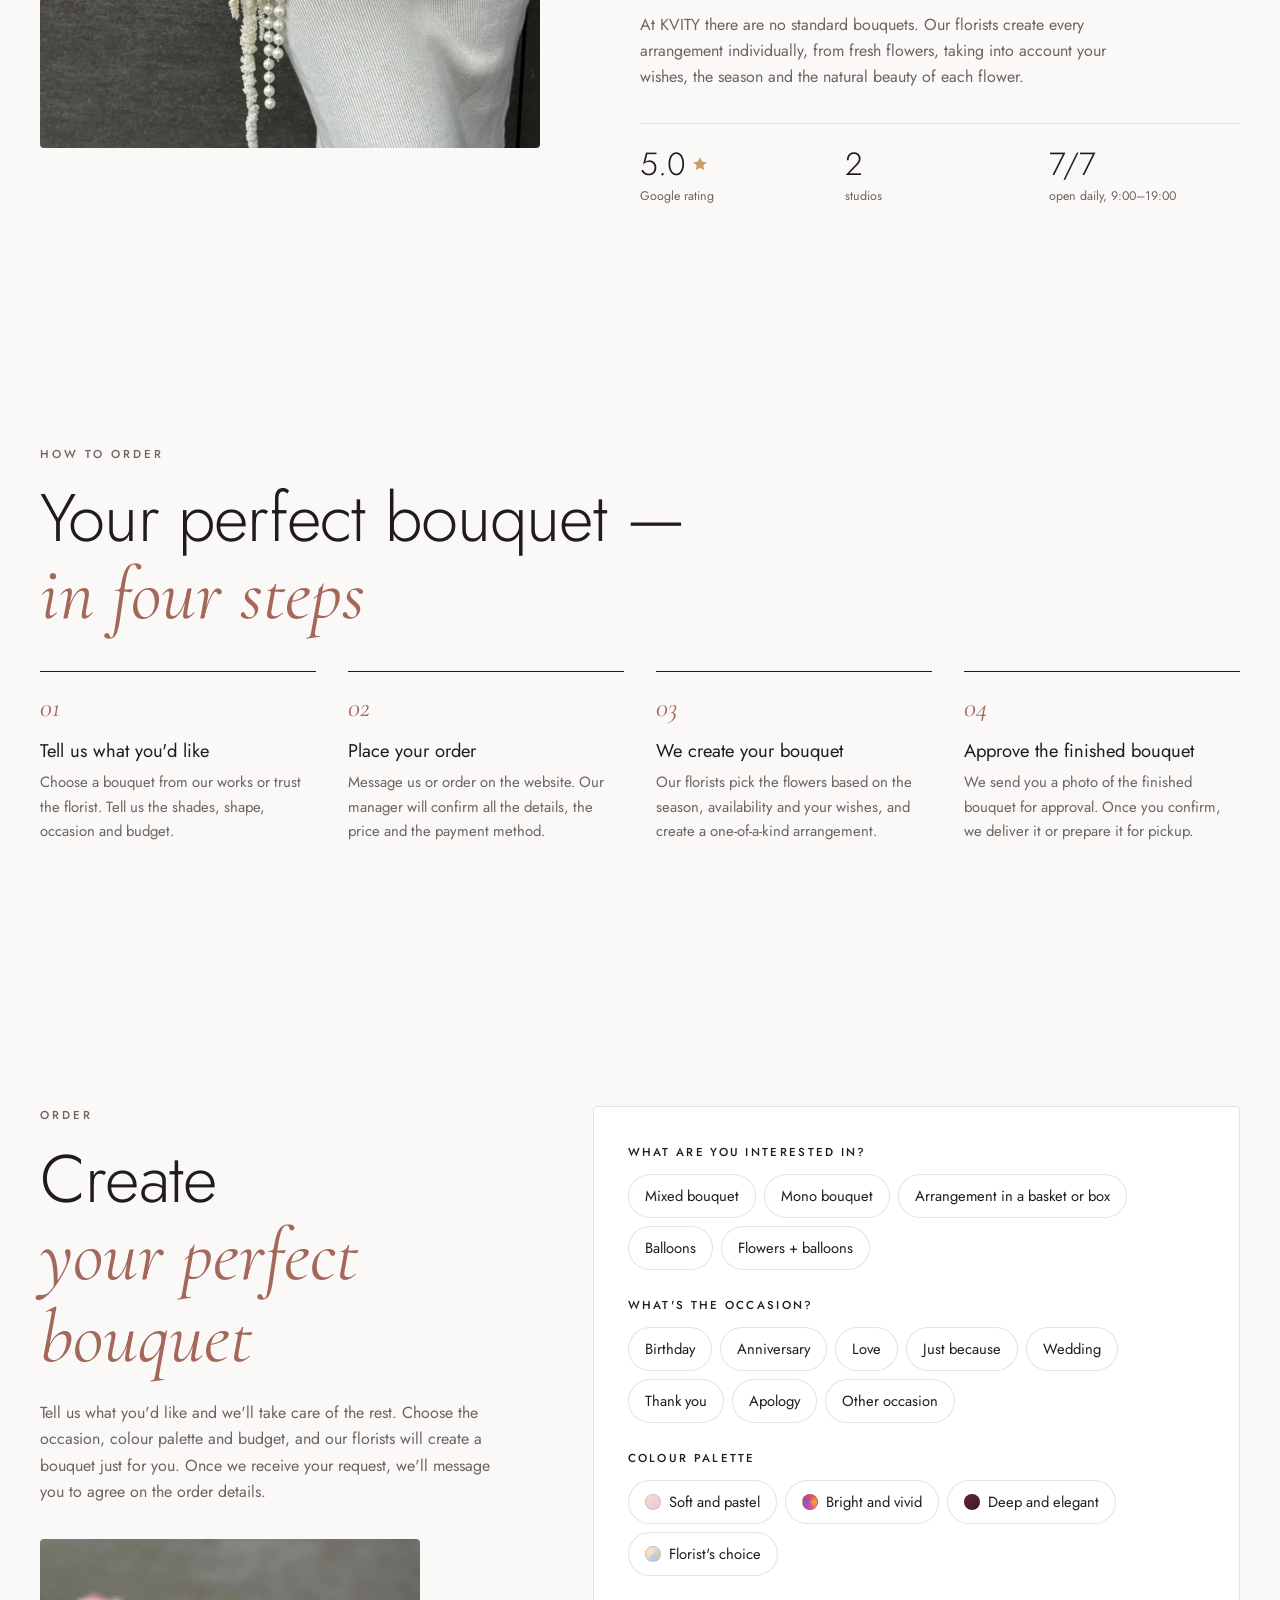
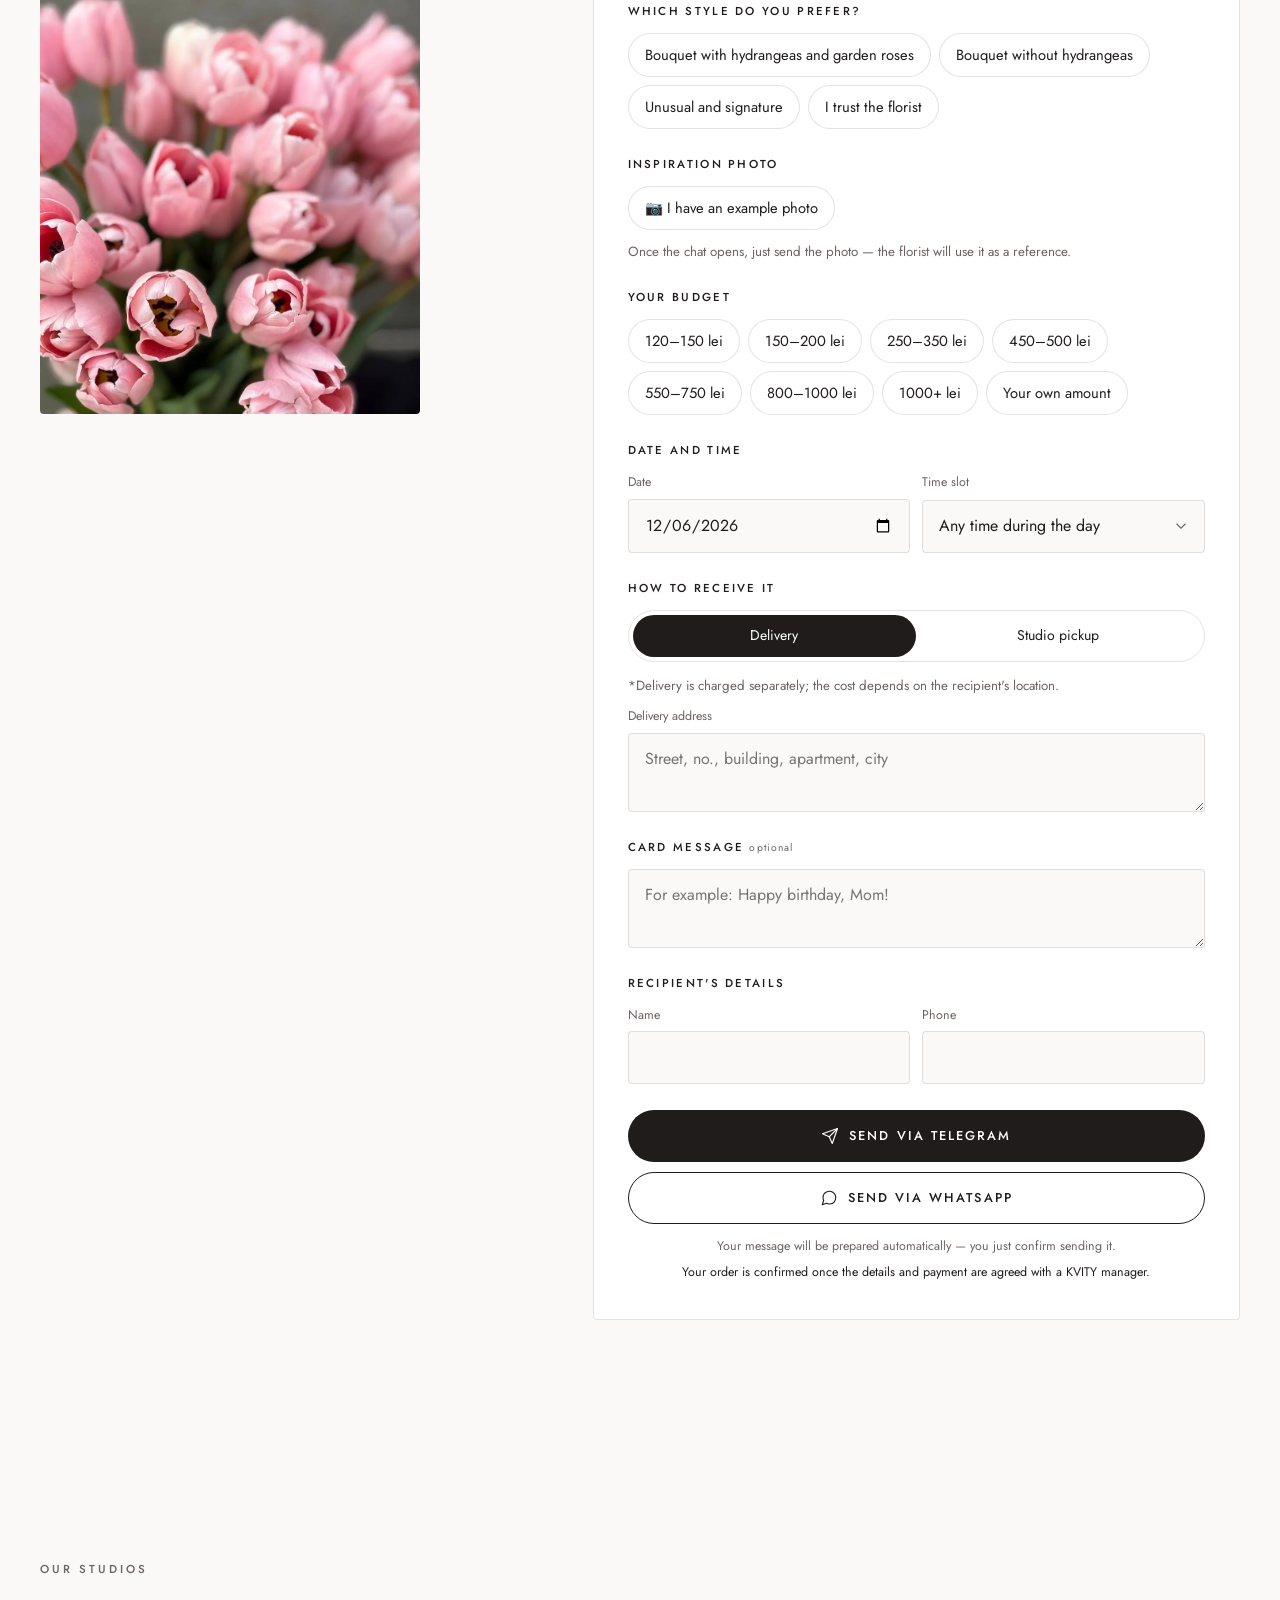
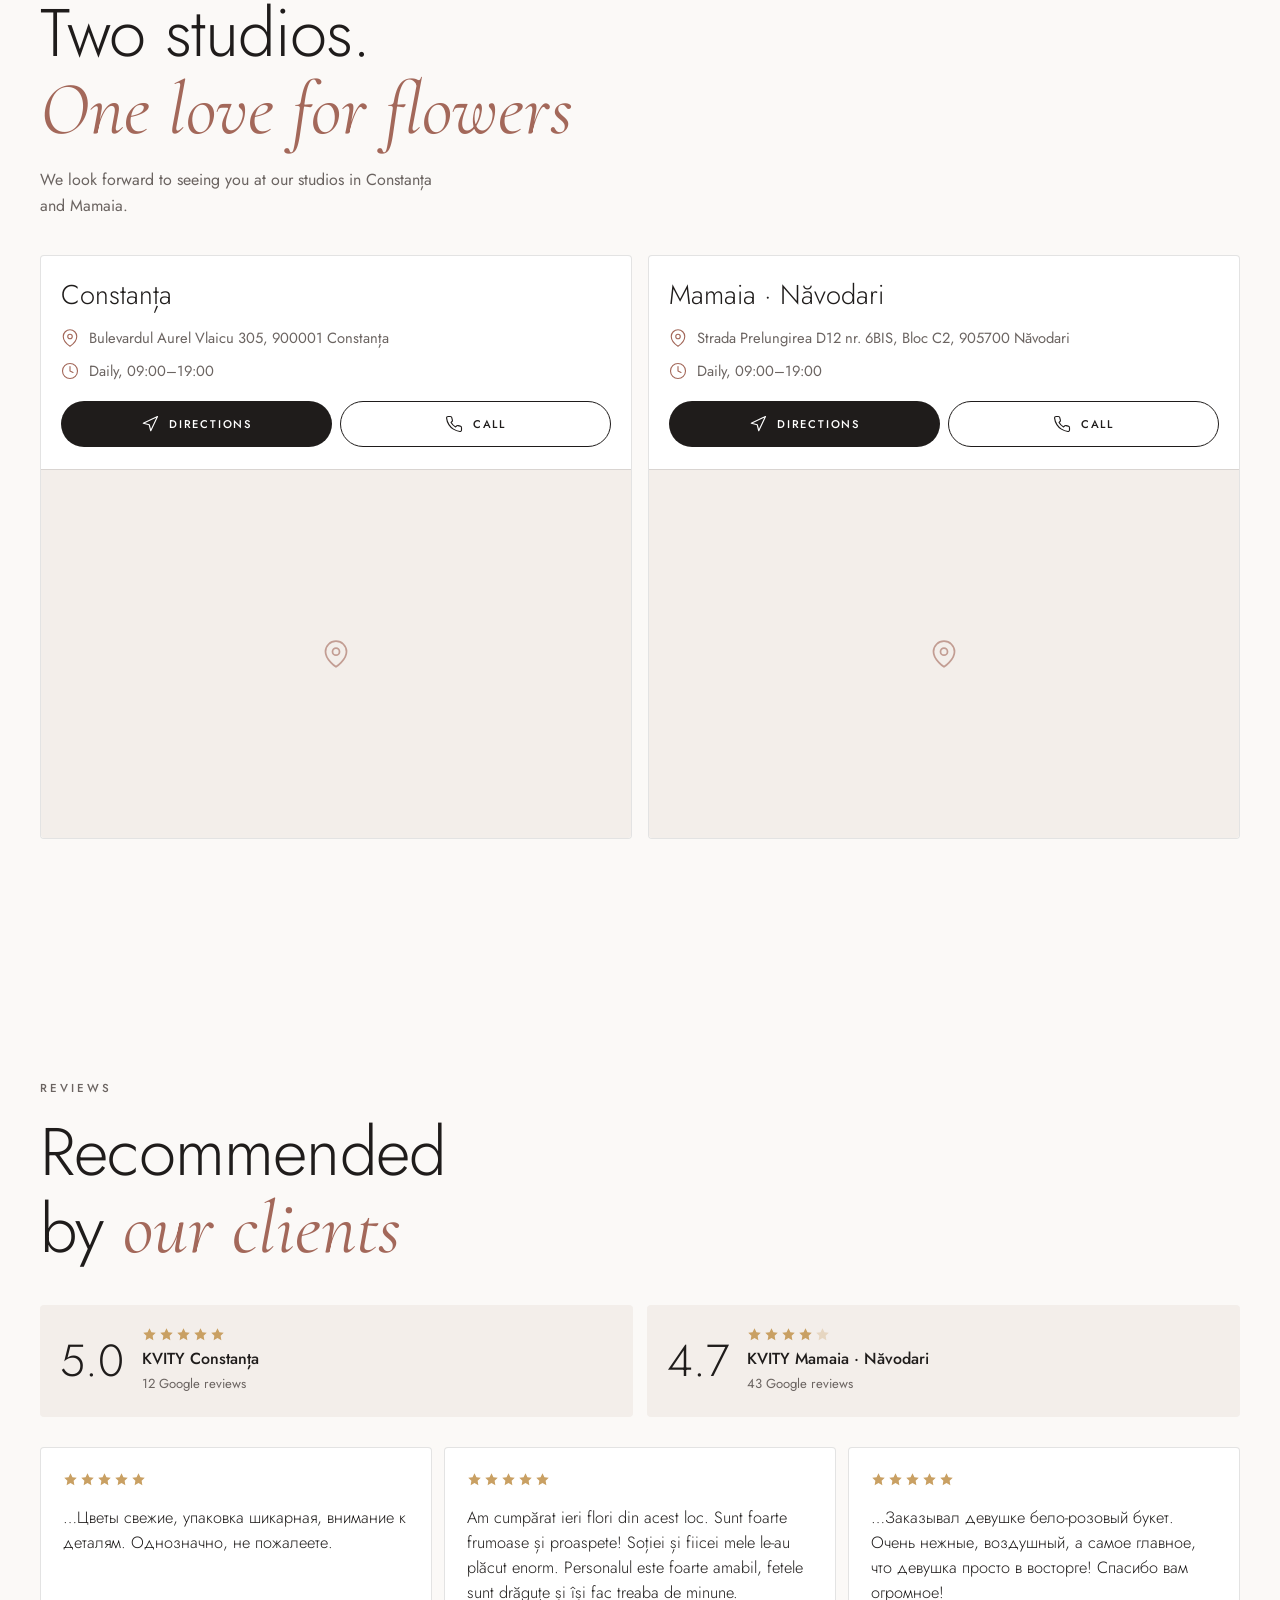
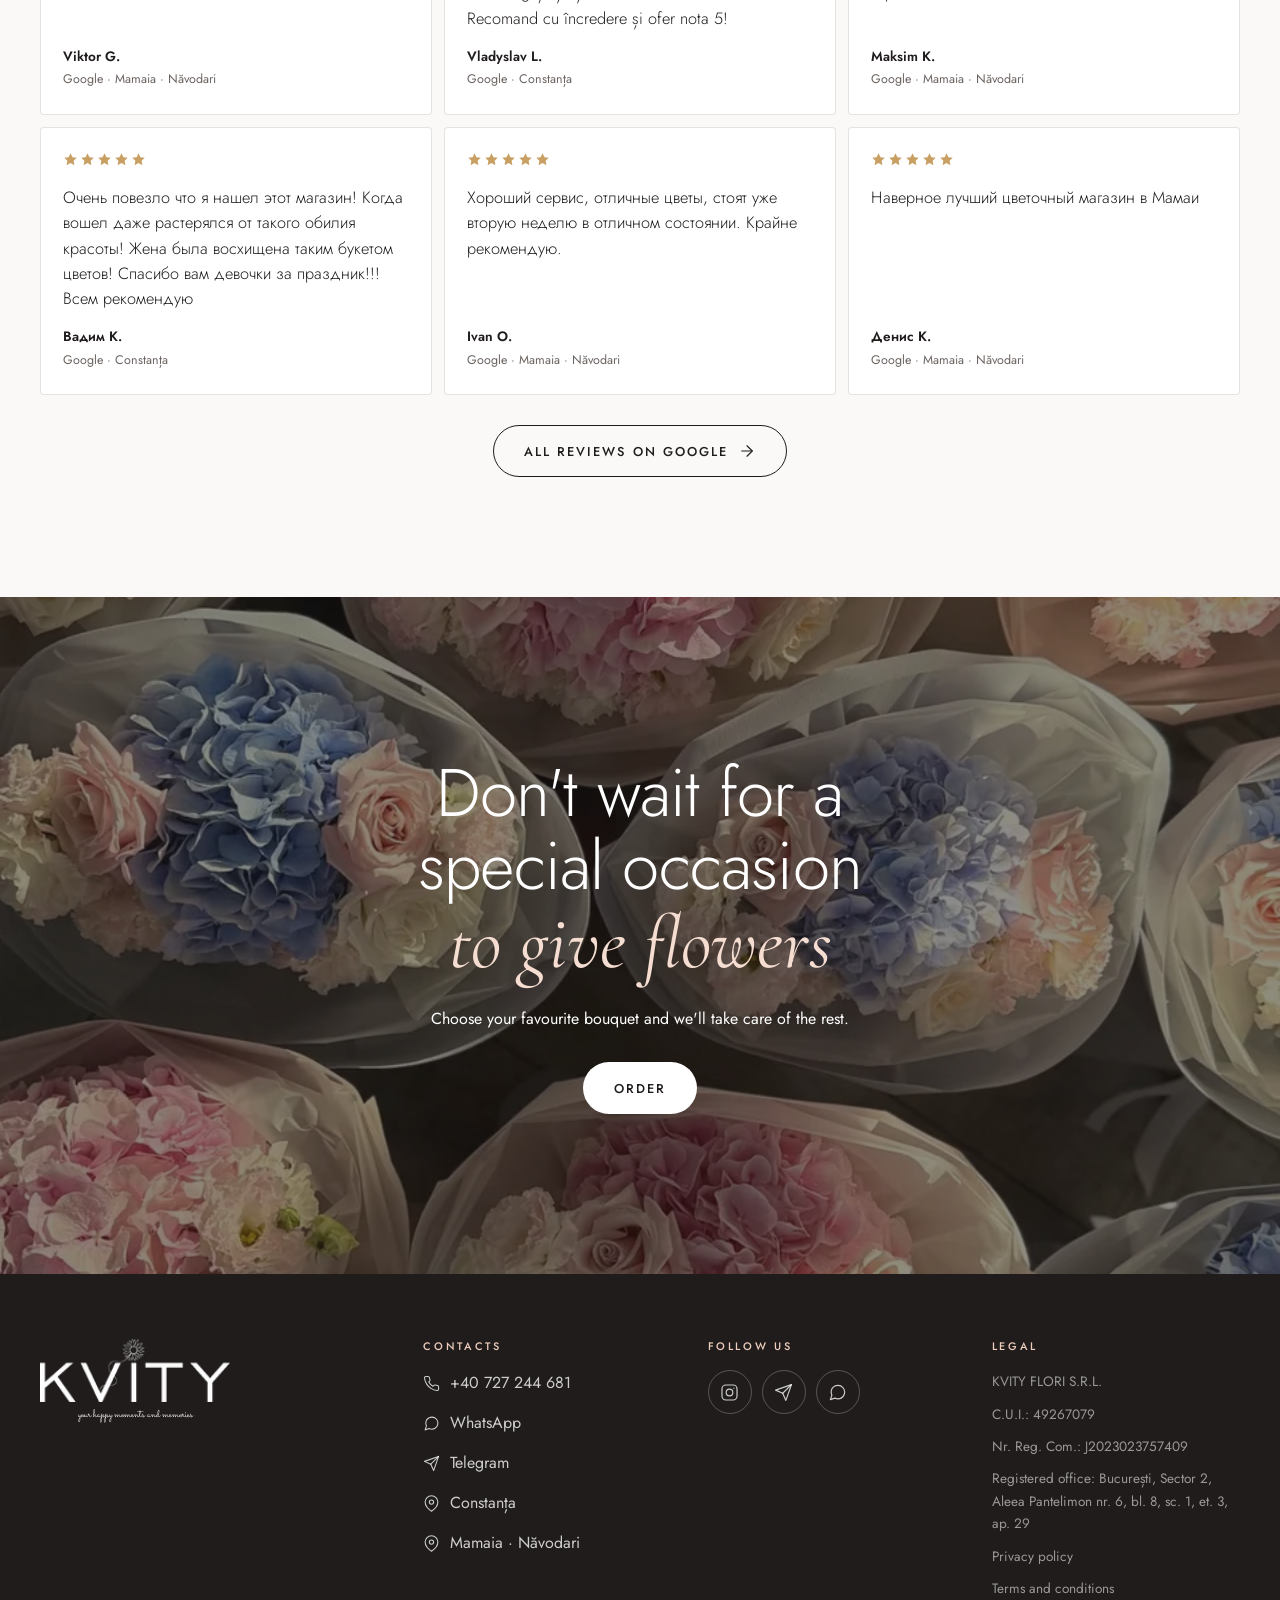
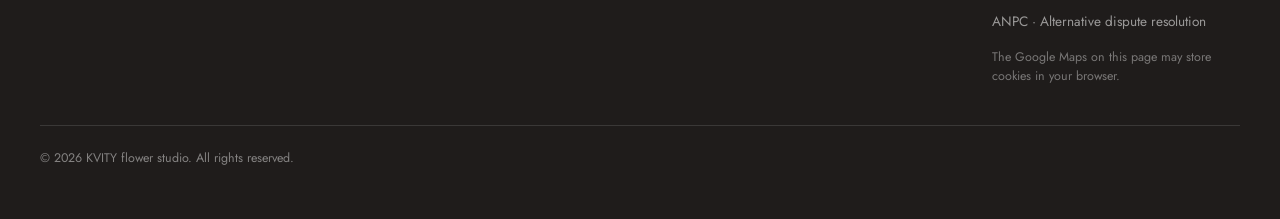
==== commit c4db19df: "Edit 28: desktop category cards in one full-width row (bigger photos) Co-Authored-By: Claude Opus 5." ====
--- a/site/index.html
+++ b/site/index.html
@@ -28,7 +28,7 @@
   <link rel="preload" href="fonts/jost-latin.woff2" as="font" type="font/woff2" crossorigin>
   <link rel="preload" href="fonts/montserrat-latin.woff2" as="font" type="font/woff2" crossorigin>
   <link rel="preload" as="image" href="img/buchet-trandafiri-piersica-kvity-constanta.webp?v=2">
-  <link rel="stylesheet" href="css/style.css?v=3.12">
+  <link rel="stylesheet" href="css/style.css?v=3.14">
   <!-- defer: скрипты качаются параллельно и не задерживают первую отрисовку (важно для Safari на медленном интернете) -->
   <script src="js/config.js?v=3.10" defer></script>
   <script src="js/i18n.js?v=3.24" defer></script>
--- a/site/css/style.css
+++ b/site/css/style.css
@@ -621,9 +621,11 @@
   .hero__content { order: 1; margin: 0; align-self: center; padding: 60px 56px 80px max(40px, calc((100vw - var(--max)) / 2 + 40px)); }
 
   .cats { padding-top: 110px; }
-  /* все категории в один ряд: столбцов столько, сколько категорий (--n ставит main.js) */
-  .cats__track { grid-auto-flow: row; grid-template-columns: repeat(var(--n, 5), 1fr); gap: 10px; overflow: visible; padding: 0 var(--gutter); }
-  .cats__track[style*="--n: 6"] .cat span, .cats__track[style*="--n: 7"] .cat span, .cats__track[style*="--n: 8"] .cat span { font-size: .68rem; letter-spacing: .14em; }
+  /* все категории в один ряд на всю ширину экрана (правка 28, 24.11.2026); столбцов столько, сколько категорий (--n ставит main.js) */
+  .cats { max-width: none; }
+  .cats .label { padding-inline: 24px; }
+  .cats__track { grid-auto-flow: row; grid-template-columns: repeat(var(--n, 5), 1fr); gap: 12px; overflow: visible; padding: 0 24px; }
+  .cat span { left: 16px; bottom: 16px; font-size: .74rem; letter-spacing: .16em; }
   .filters { margin-inline: 0; padding: 0; flex-wrap: wrap; }
   .gallery { grid-template-columns: repeat(4, 1fr); gap: 20px; }
 
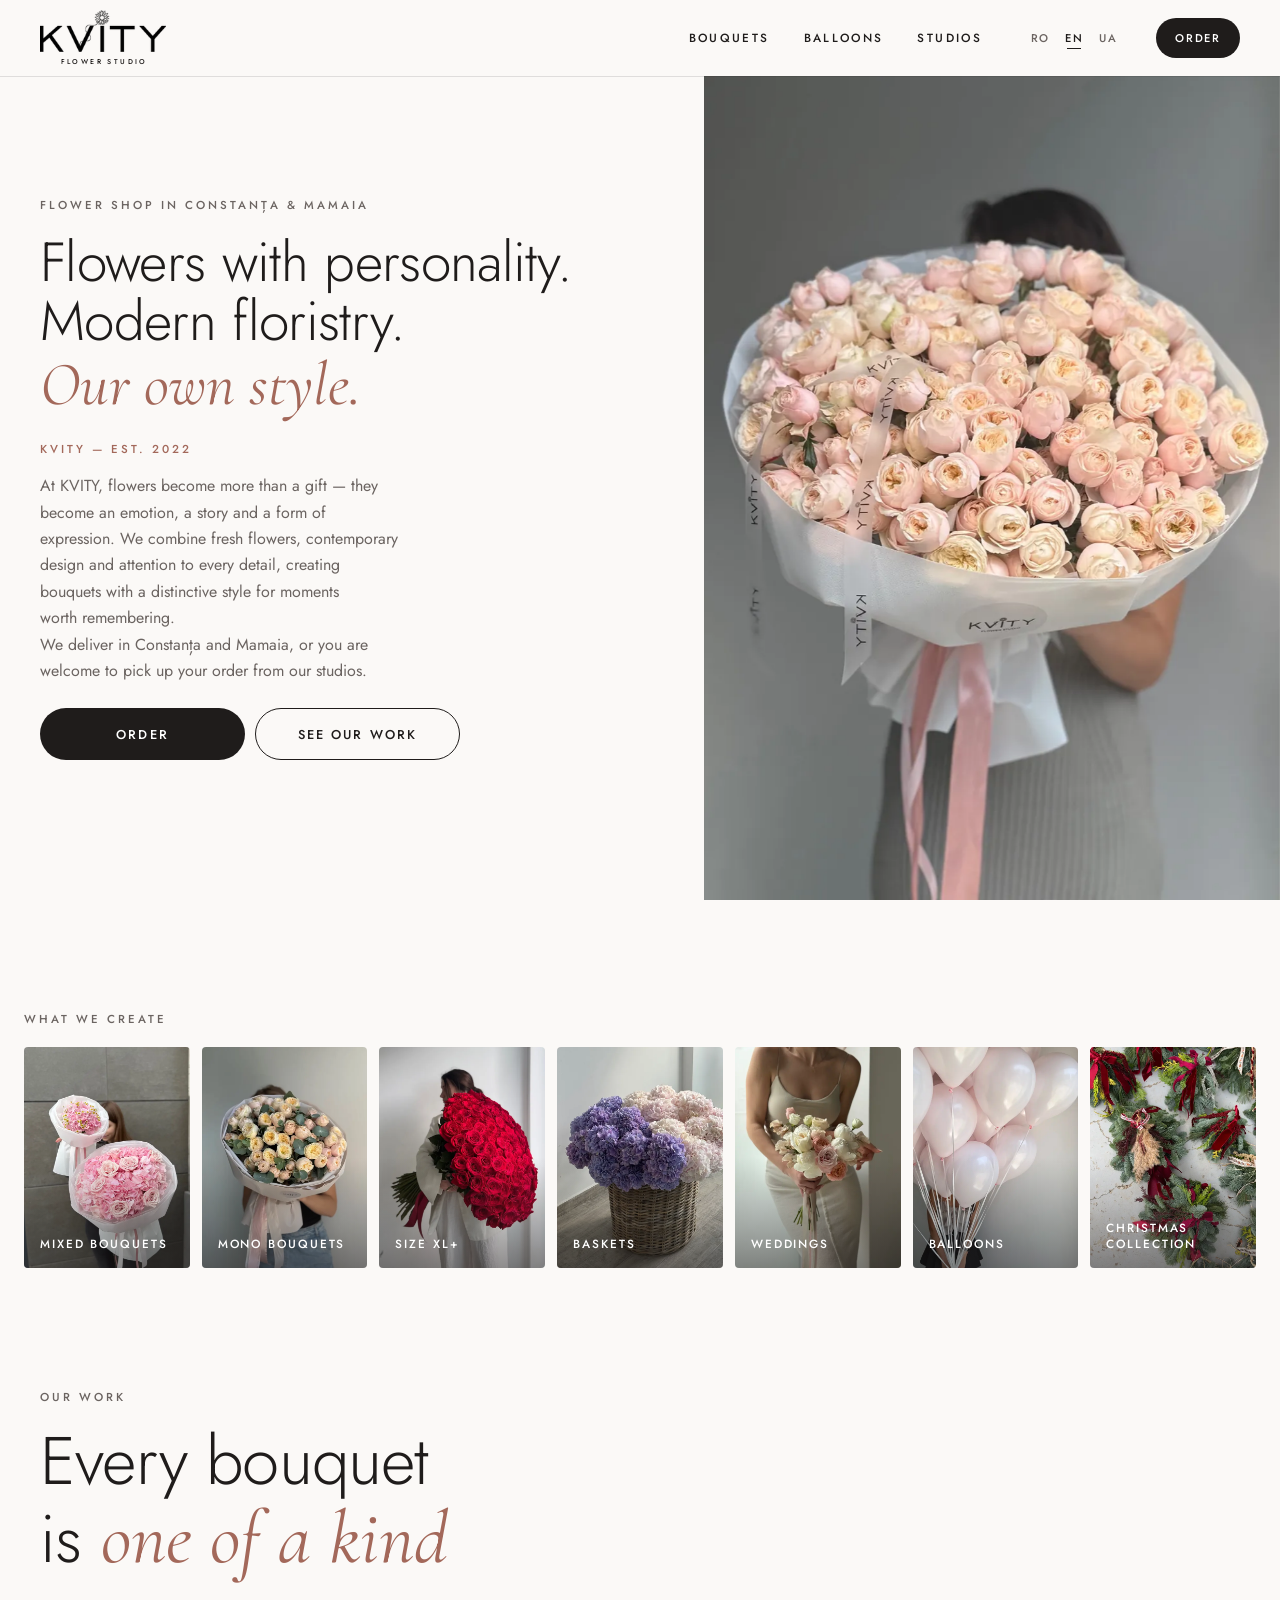
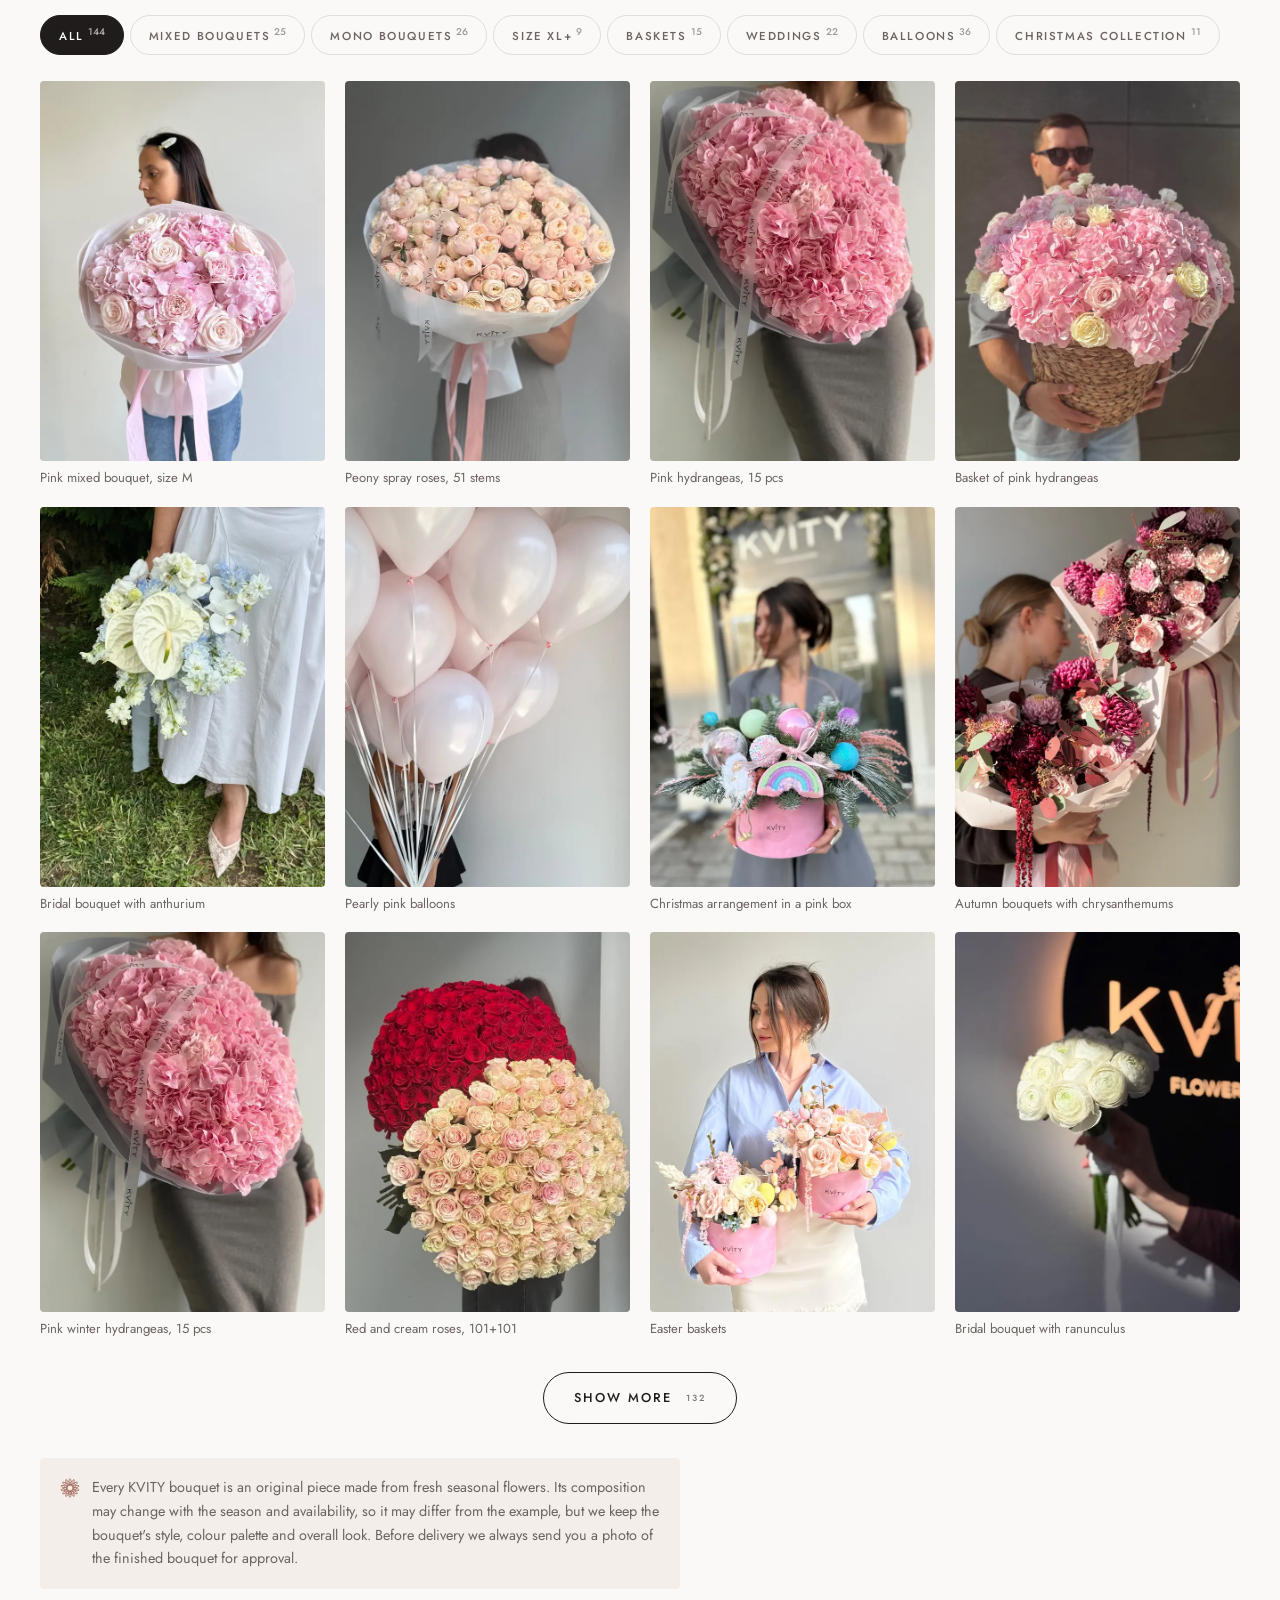
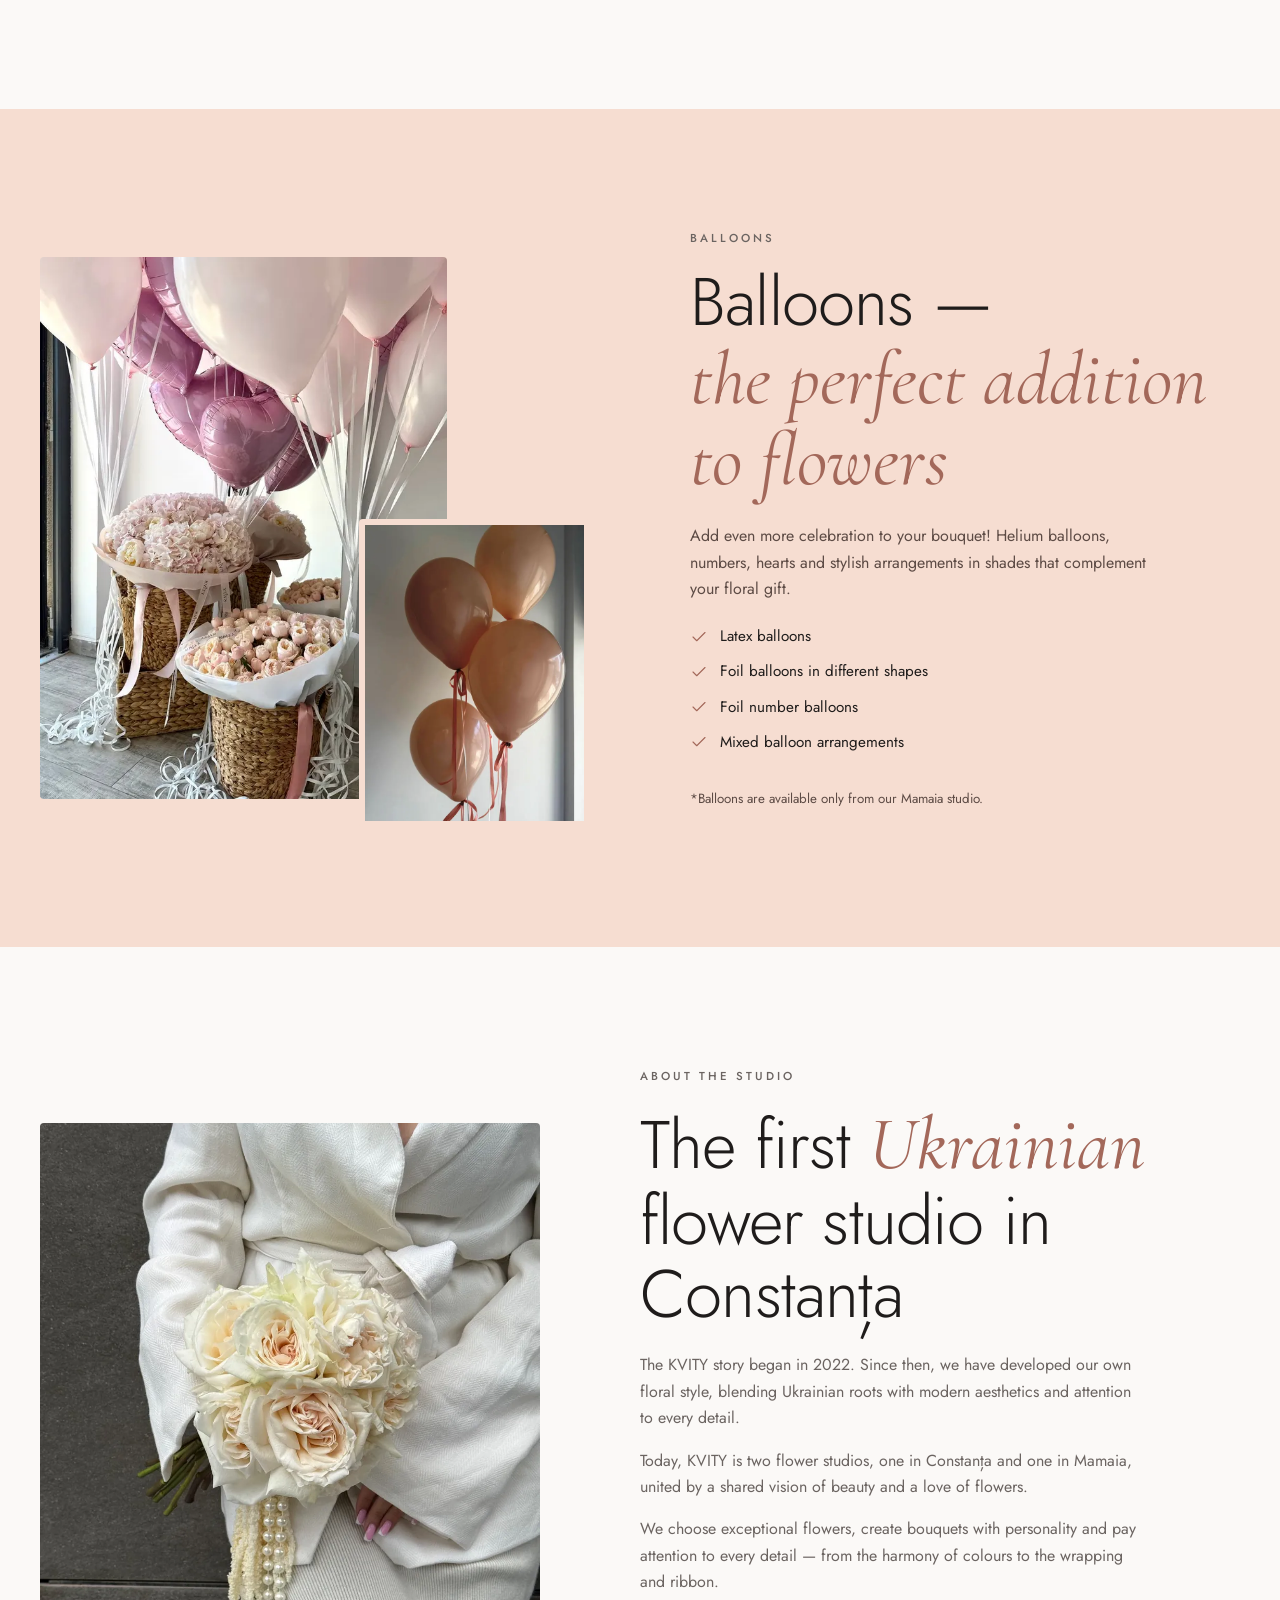
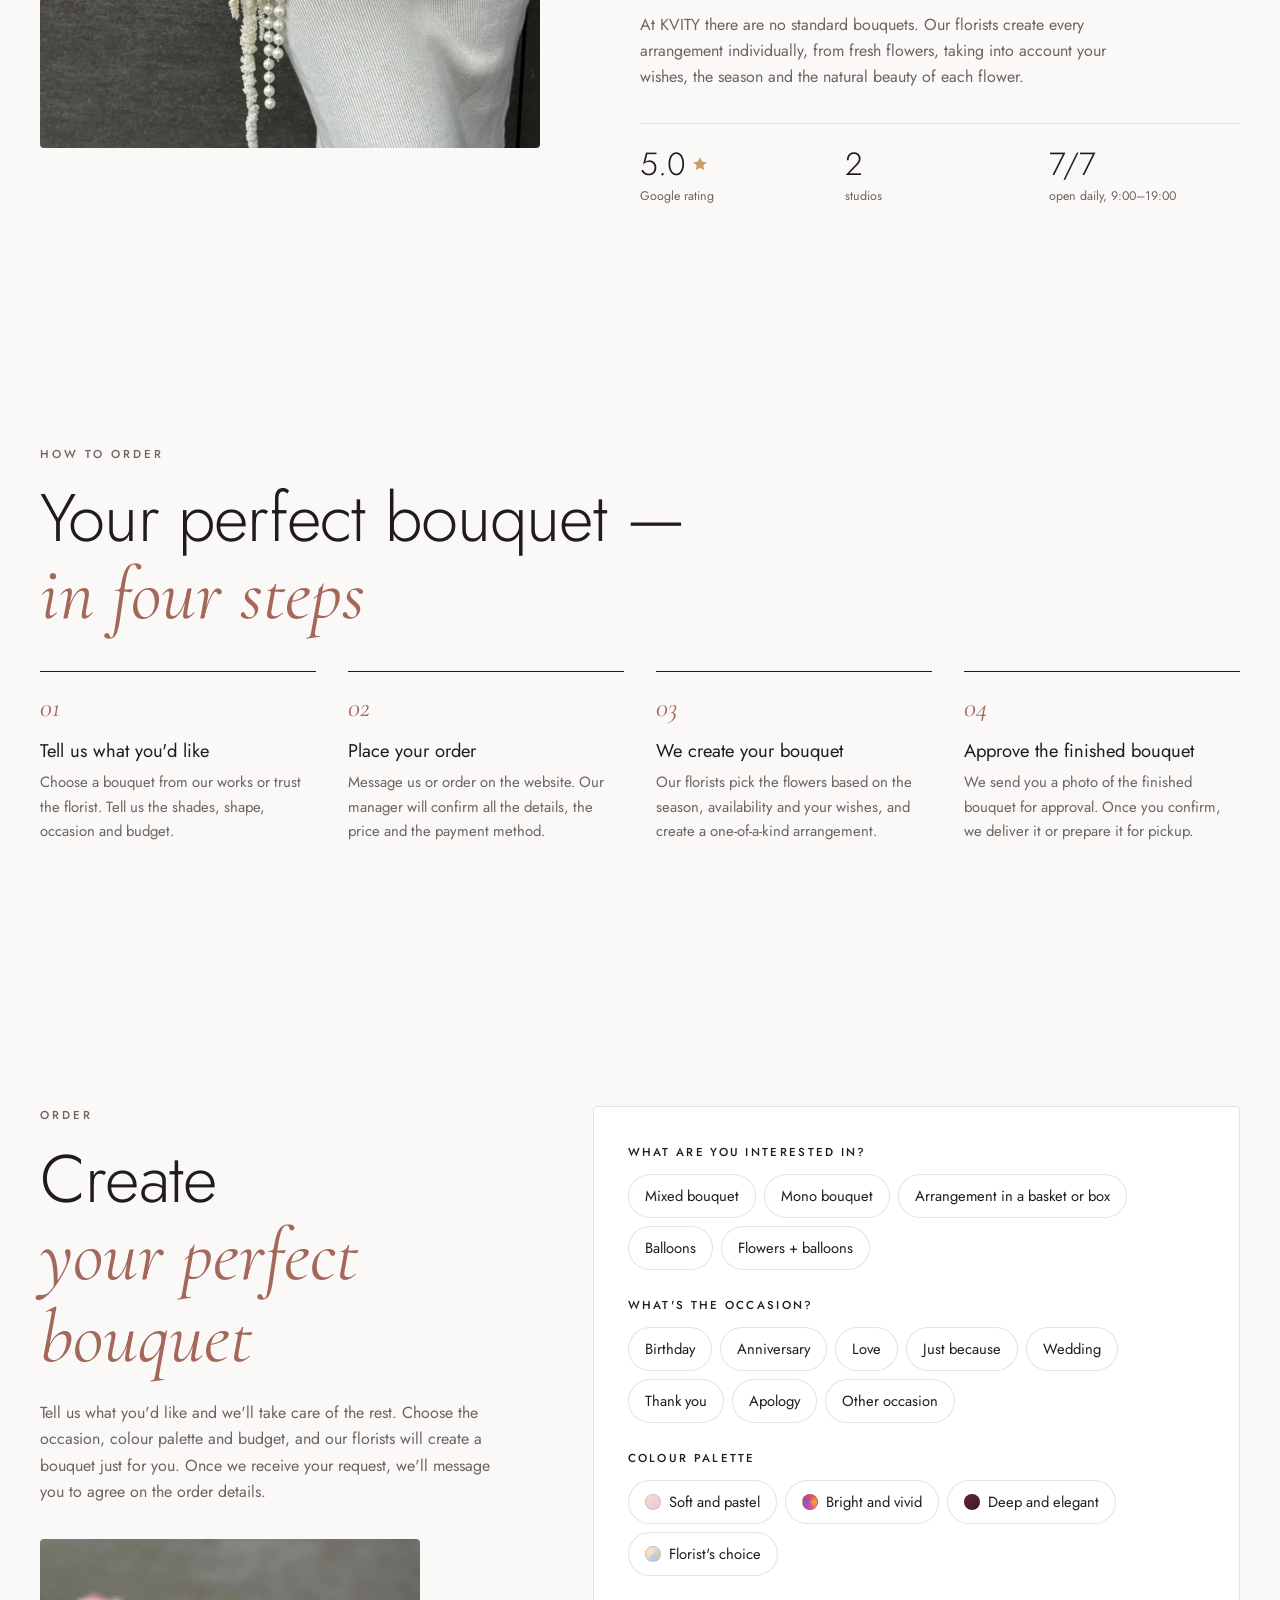
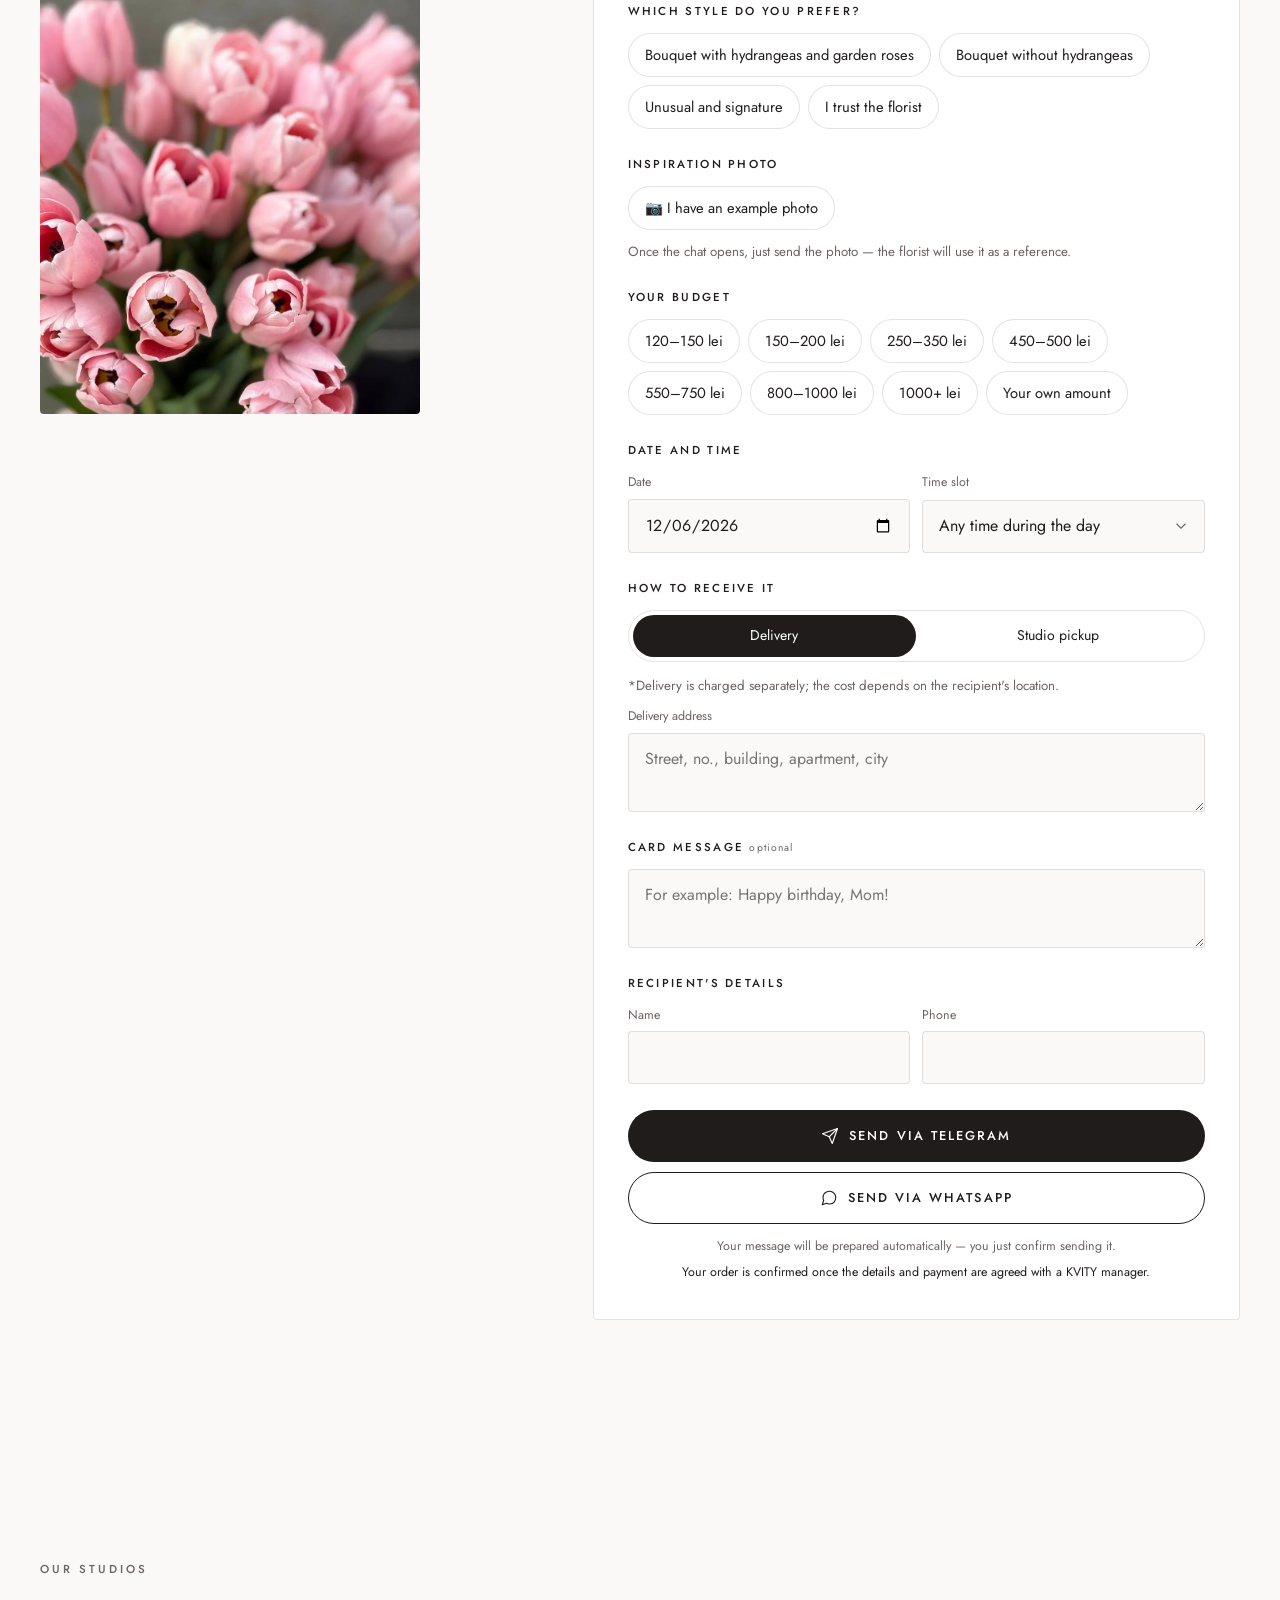
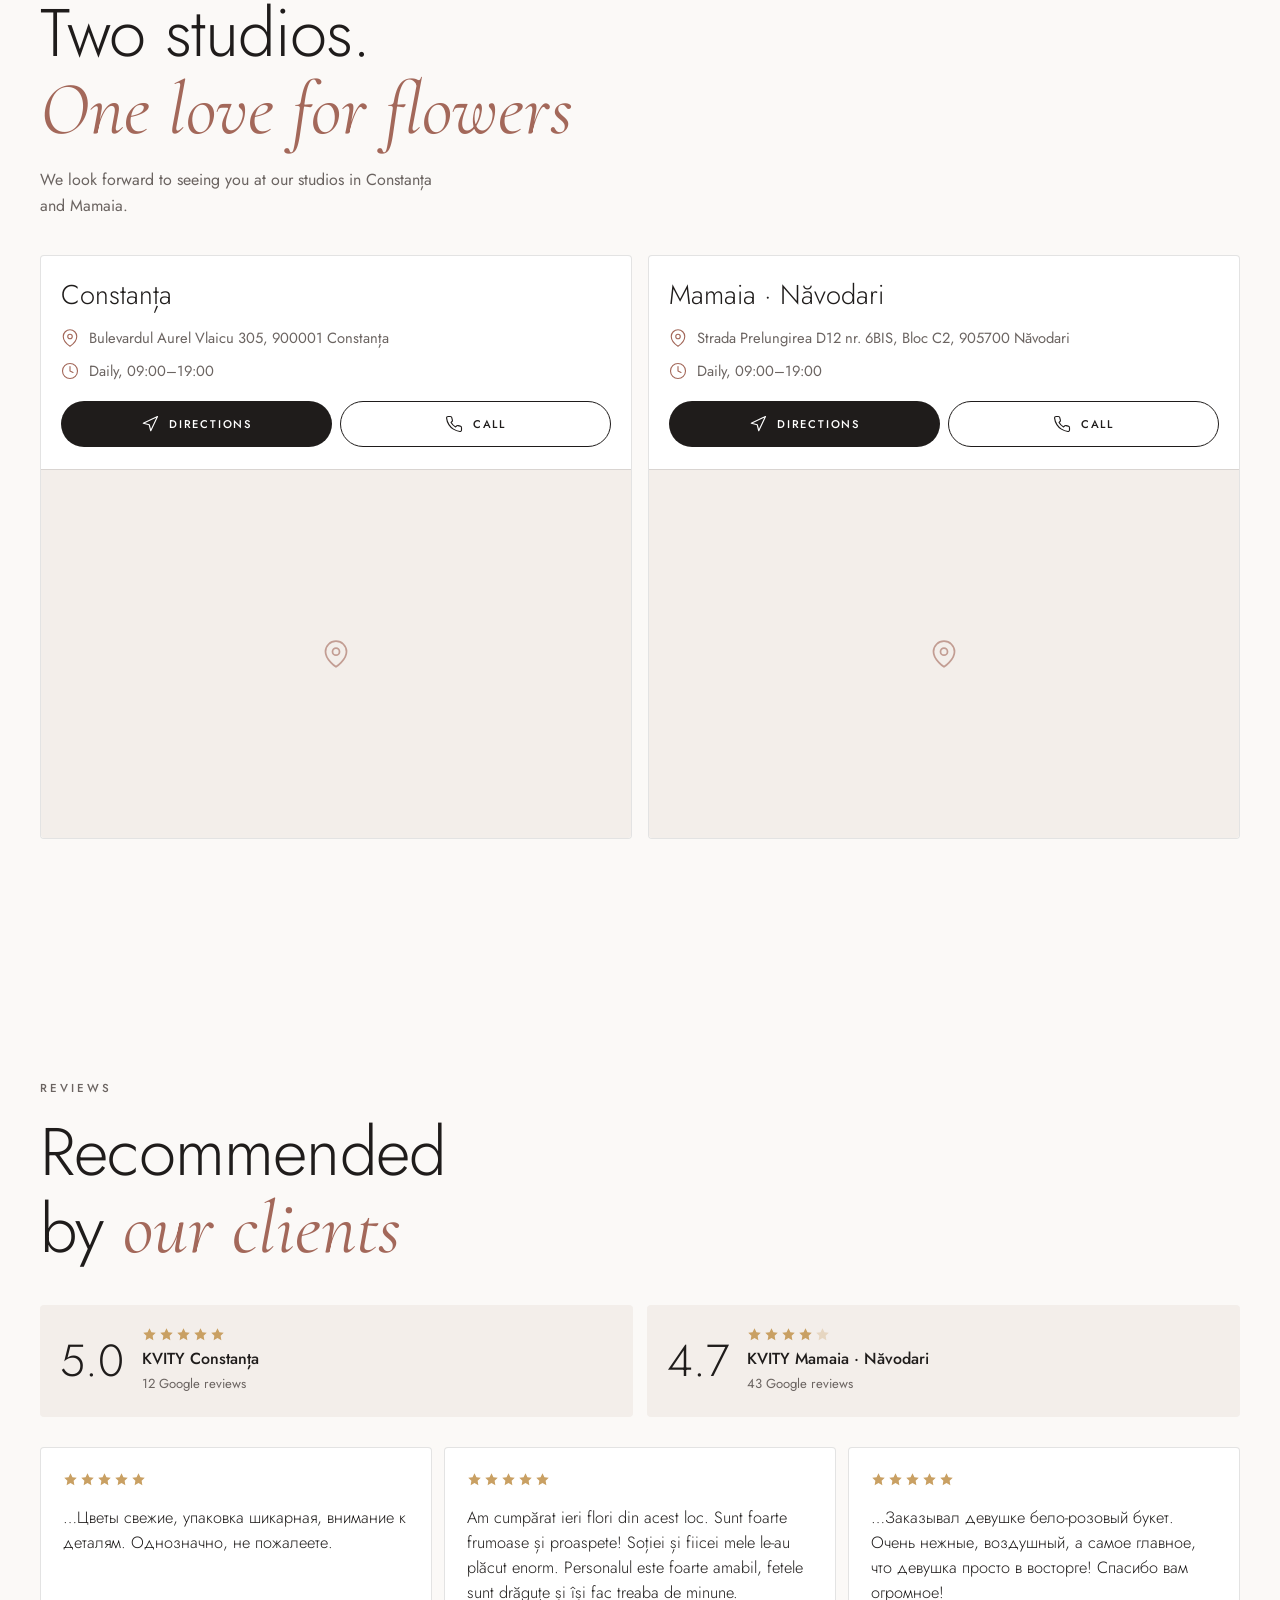
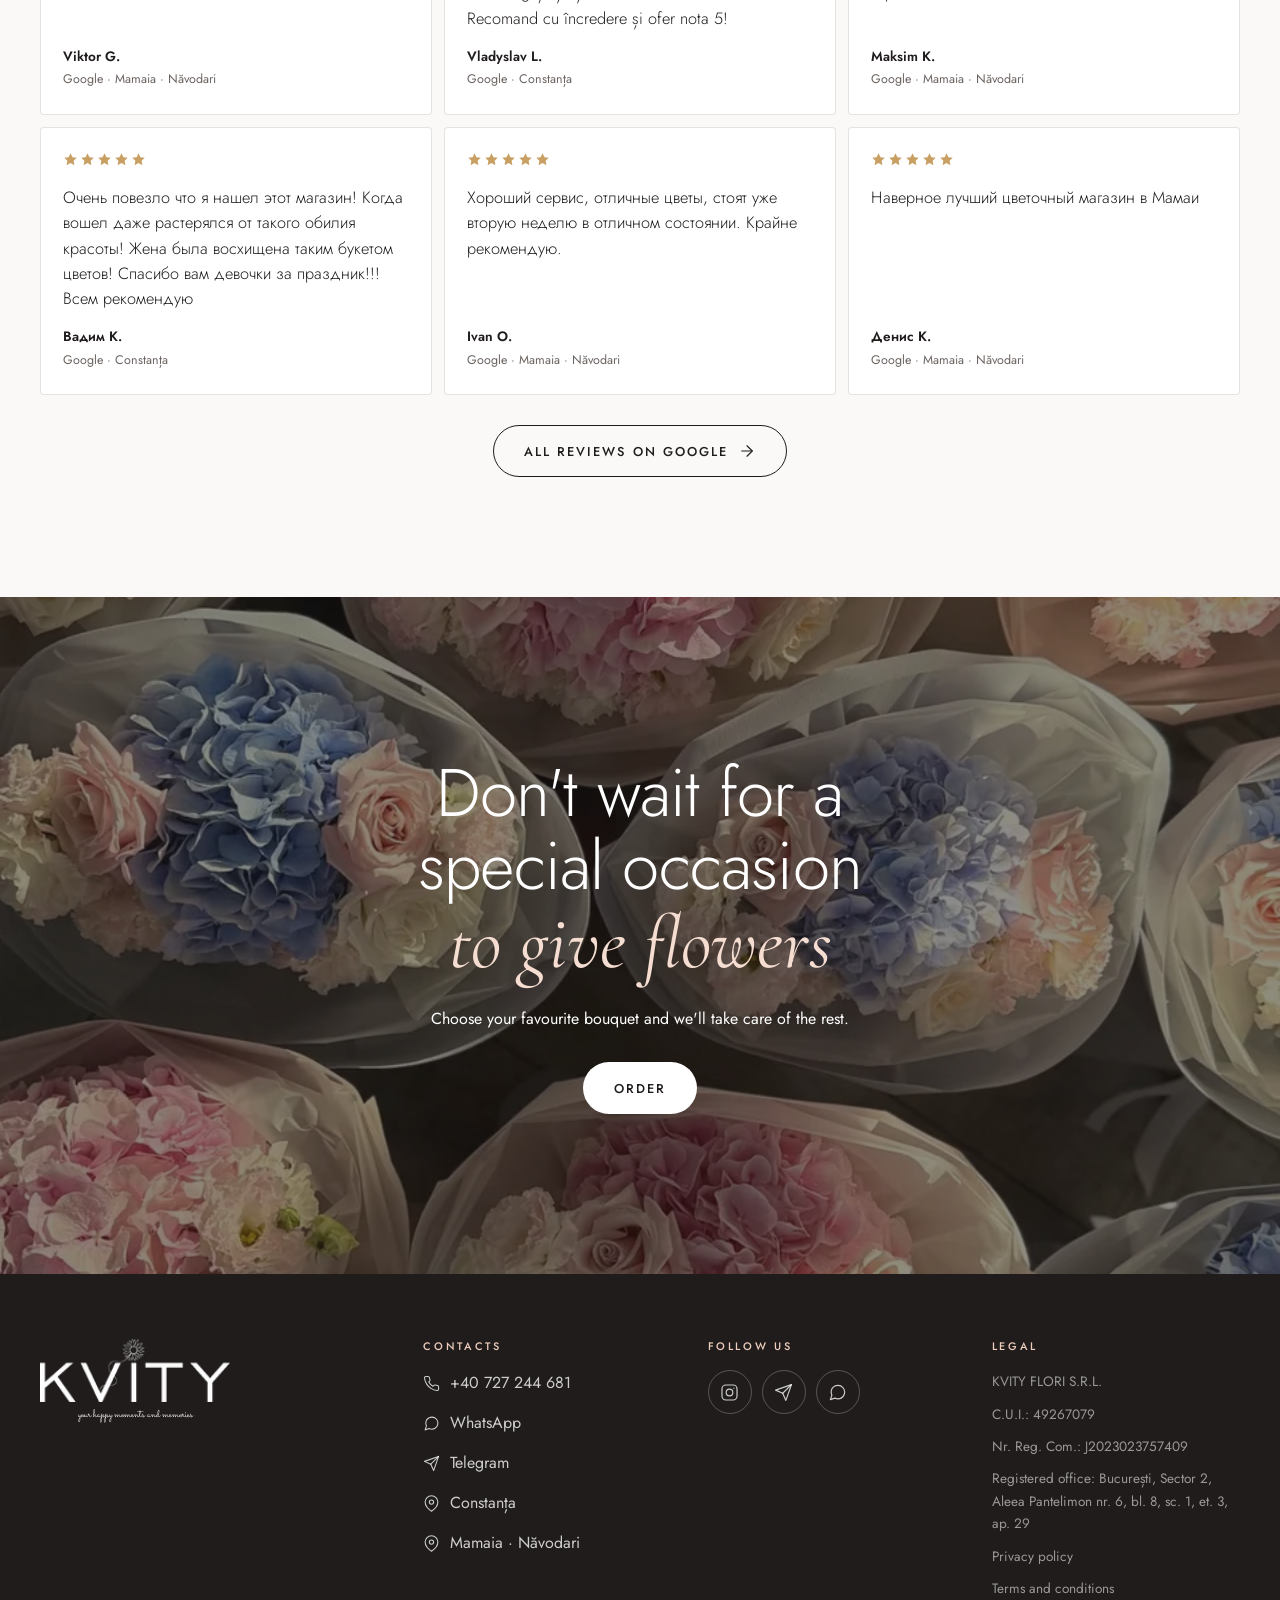
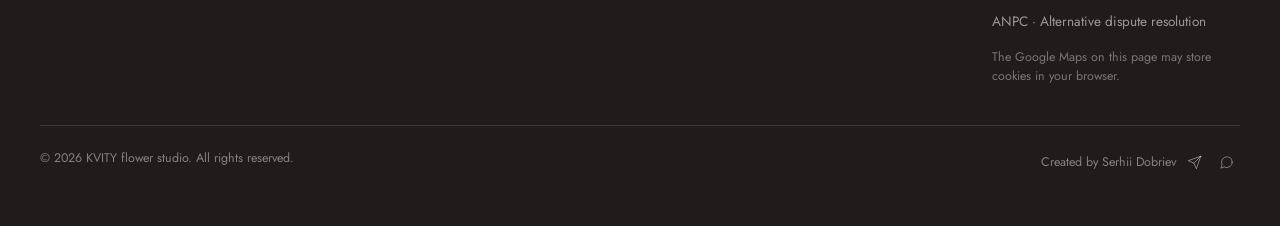
==== commit b6e095dc: "Edit 30: developer credit in footer (Created by Serhii Dobriev + Telegram/WhatsApp icons) Co-Authore" ====
--- a/site/index.html
+++ b/site/index.html
@@ -28,11 +28,11 @@
   <link rel="preload" href="fonts/jost-latin.woff2" as="font" type="font/woff2" crossorigin>
   <link rel="preload" href="fonts/montserrat-latin.woff2" as="font" type="font/woff2" crossorigin>
   <link rel="preload" as="image" href="img/buchet-trandafiri-piersica-kvity-constanta.webp?v=2">
-  <link rel="stylesheet" href="css/style.css?v=3.14">
+  <link rel="stylesheet" href="css/style.css?v=3.15">
   <!-- defer: скрипты качаются параллельно и не задерживают первую отрисовку (важно для Safari на медленном интернете) -->
-  <script src="js/config.js?v=3.10" defer></script>
-  <script src="js/i18n.js?v=3.24" defer></script>
-  <script src="js/main.js?v=3.18" defer></script>
+  <script src="js/config.js?v=3.11" defer></script>
+  <script src="js/i18n.js?v=3.25" defer></script>
+  <script src="js/main.js?v=3.19" defer></script>
   <script src="js/stats.js?v=1" defer></script>
 </head>
 <body>
@@ -272,7 +272,7 @@
       <div><h3 data-i18n="footer.follow">Urmărește-ne</h3><div class="socials" id="socials"></div></div>
       <div><h3 data-i18n="footer.legal">Informații legale</h3><ul class="footer__list footer__list--small" id="legal"></ul></div>
     </div>
-    <div class="footer__bottom">© <span id="year">2026</span> KVITY flower studio. <span data-i18n="footer.rights"></span></div>
+    <div class="footer__bottom"><span>© <span id="year">2026</span> KVITY flower studio. <span data-i18n="footer.rights"></span></span><span class="footer__credit" id="credit"></span></div>
   </footer>
 
   <!-- Липкая панель (телефон) -->
--- a/site/css/style.css
+++ b/site/css/style.css
@@ -524,7 +524,11 @@
 .socials a { width: 44px; height: 44px; display: grid; place-items: center; border-radius: 50%; border: 1px solid rgba(255,255,255,.25); transition: background-color .3s, color .3s; }
 .socials a:hover { background: var(--white); color: var(--ink); }
 .socials svg { width: 19px; height: 19px; }
-.footer__bottom { max-width: var(--max); margin: 40px auto 0; padding-top: 22px; border-top: 1px solid rgba(255,255,255,.12); font-size: .78rem; color: rgba(255,255,255,.45); }
+.footer__bottom { max-width: var(--max); margin: 40px auto 0; padding-top: 22px; border-top: 1px solid rgba(255,255,255,.12); font-size: .78rem; color: rgba(255,255,255,.45); display: flex; flex-wrap: wrap; justify-content: space-between; gap: 8px 24px; }
+.footer__credit { display: inline-flex; align-items: center; }
+.footer__credit a { color: inherit; display: inline-flex; align-items: center; justify-content: center; width: 28px; height: 28px; margin-left: 4px; transition: color .2s; }
+.footer__credit a:hover { color: rgba(255,255,255,.85); }
+.footer__credit svg { width: 15px; height: 15px; }
 
 /* ---------- Липкая панель ---------- */
 .sticky {
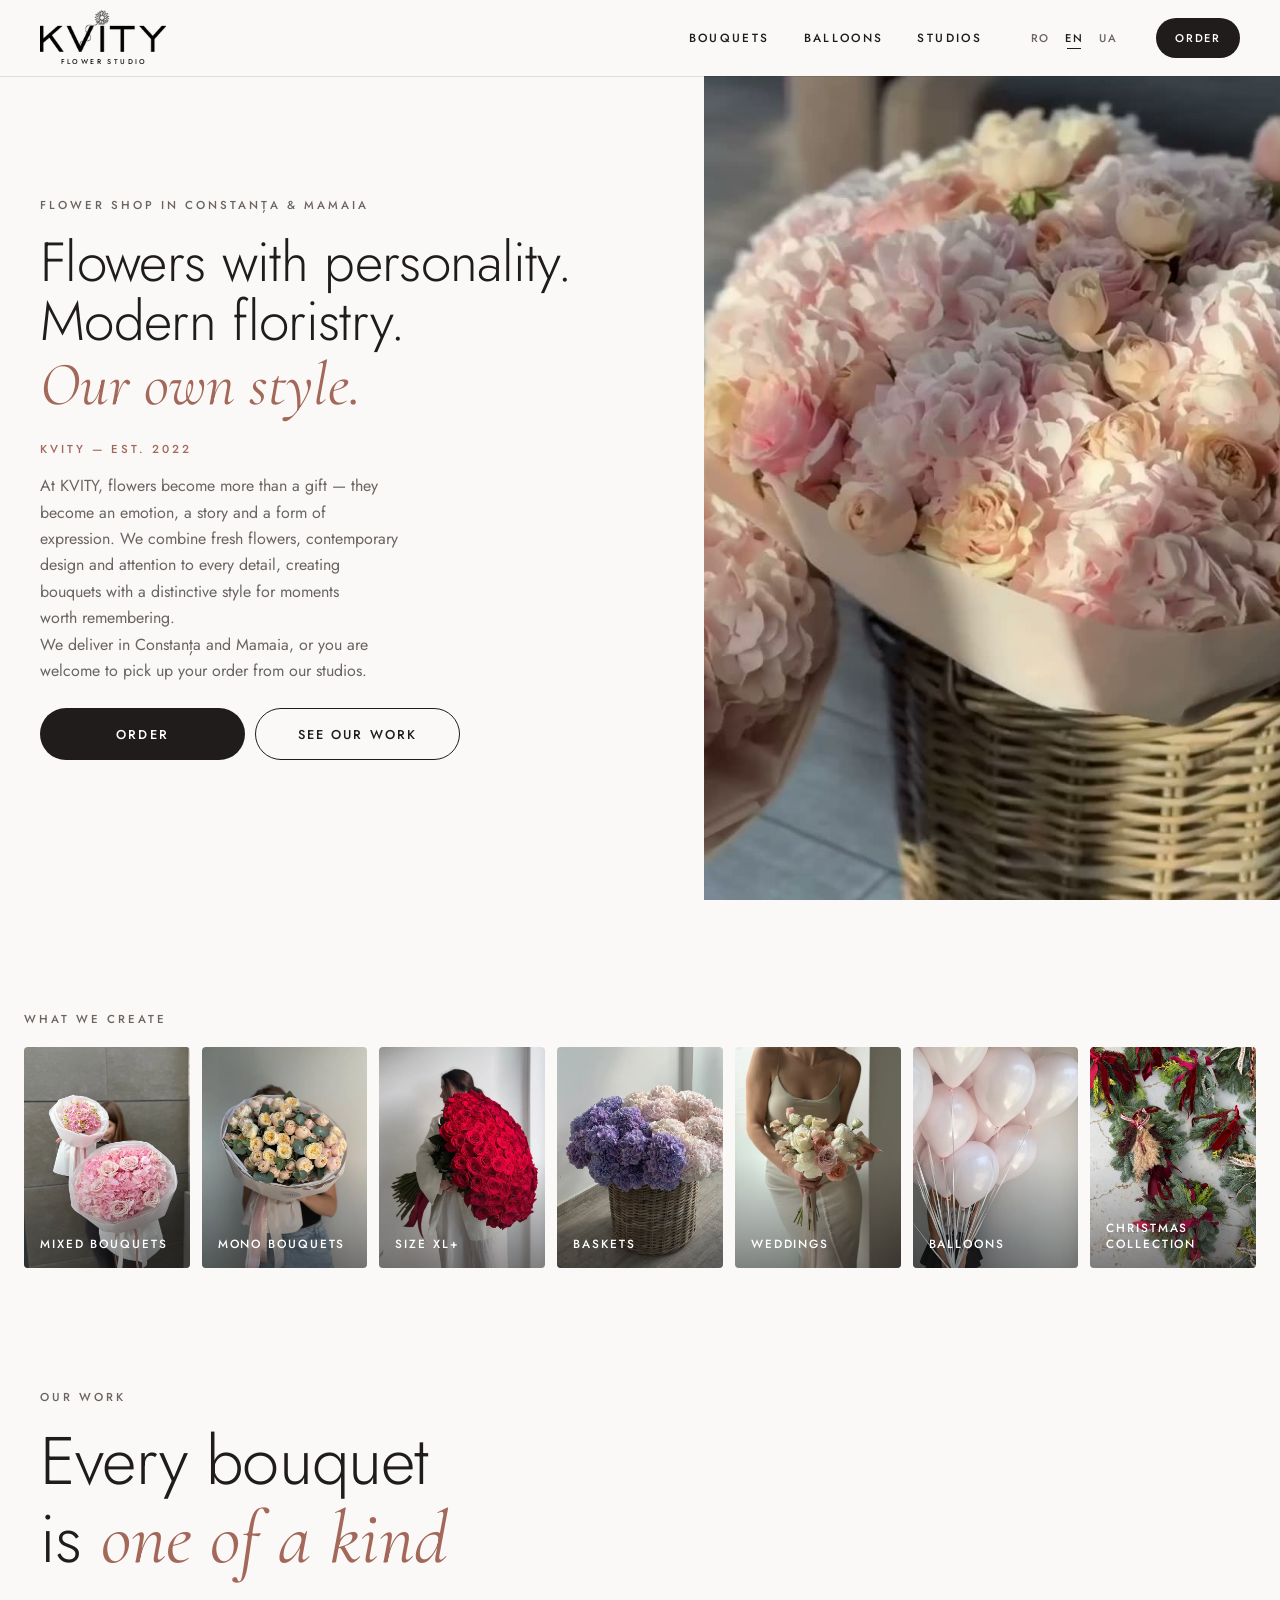
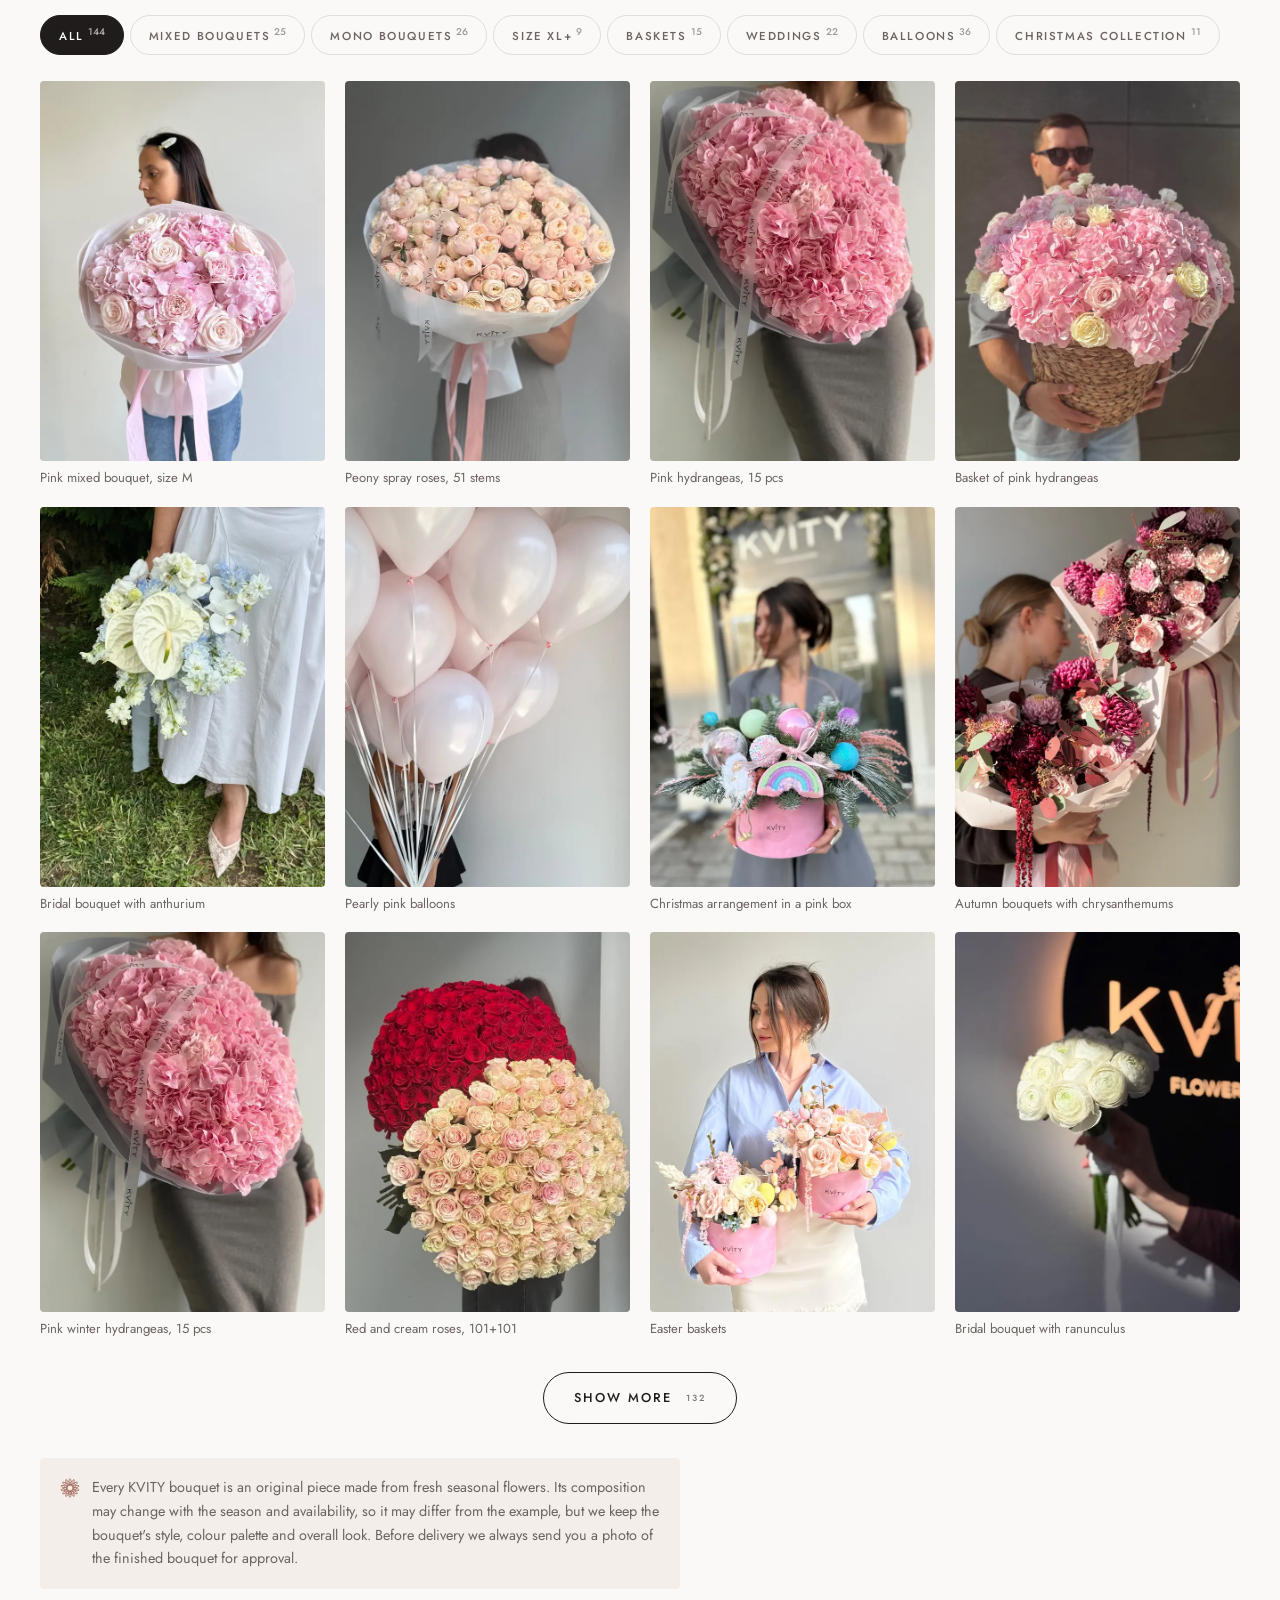
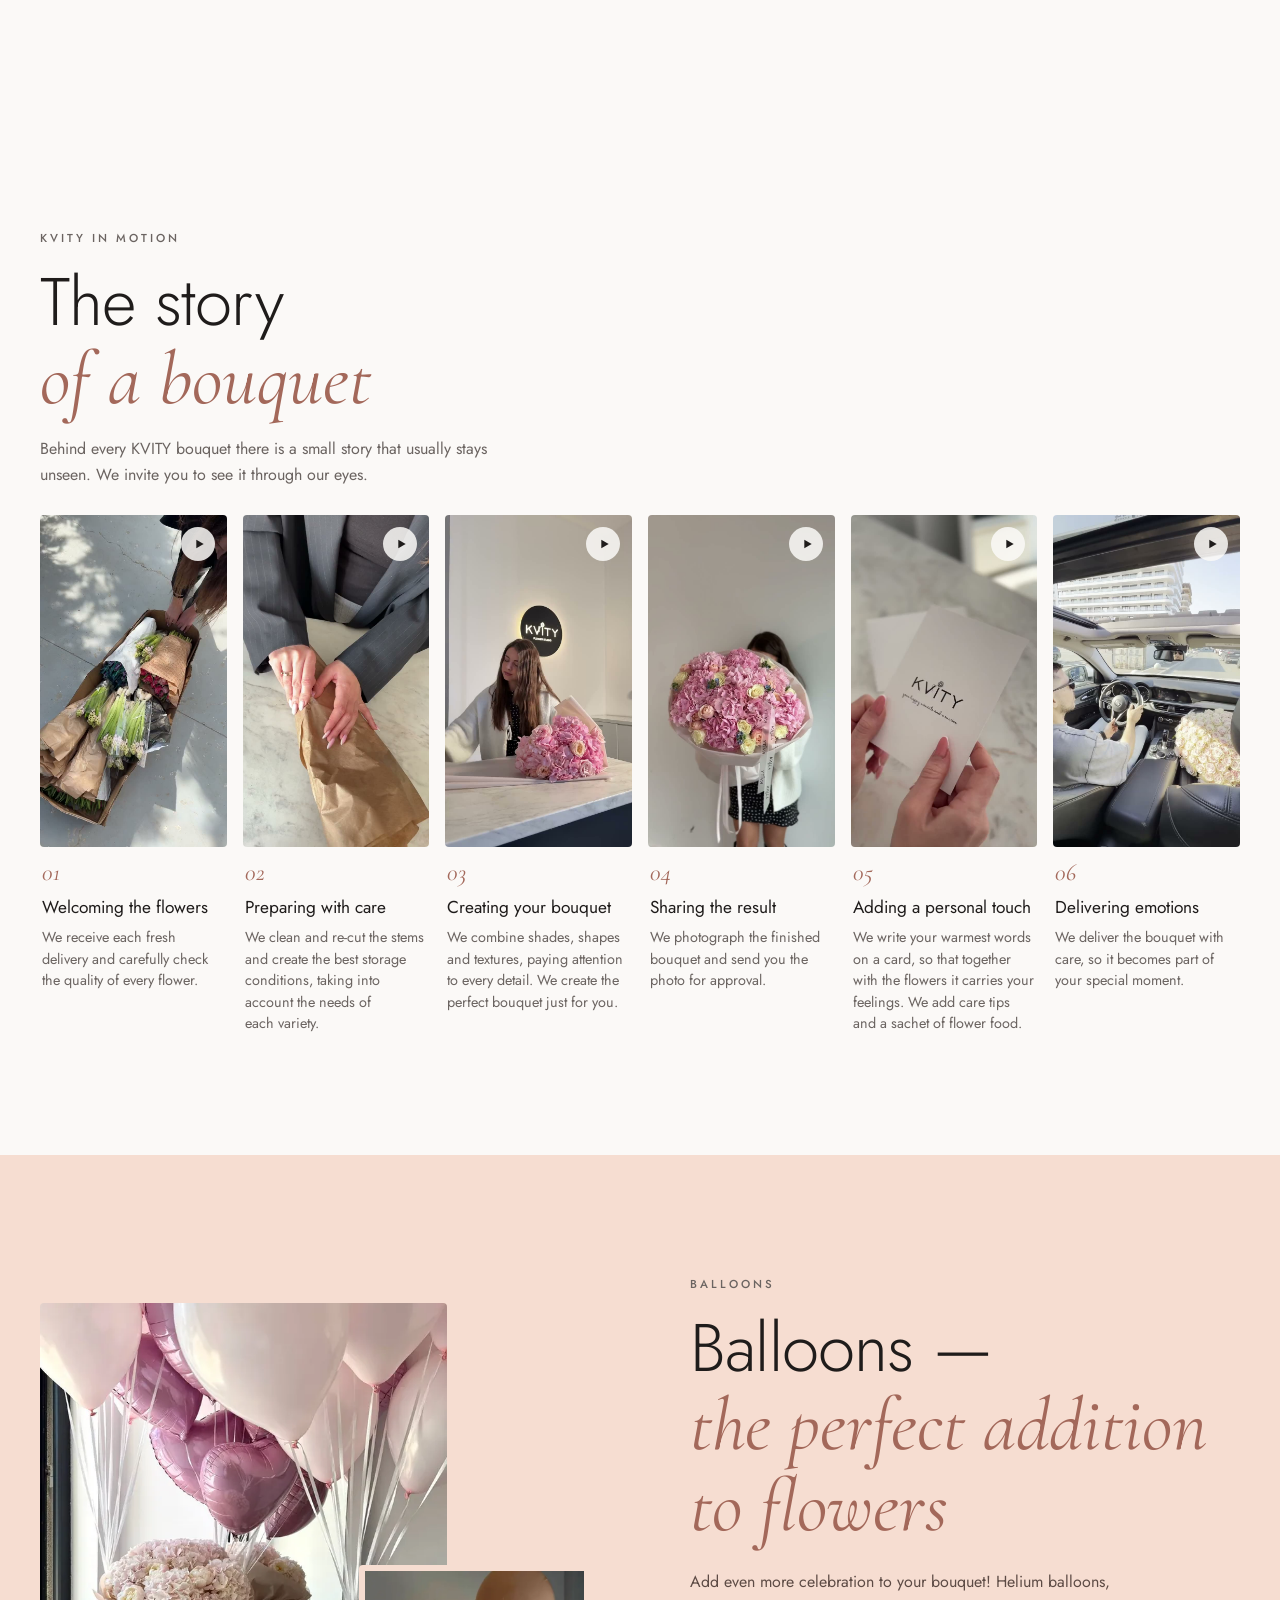
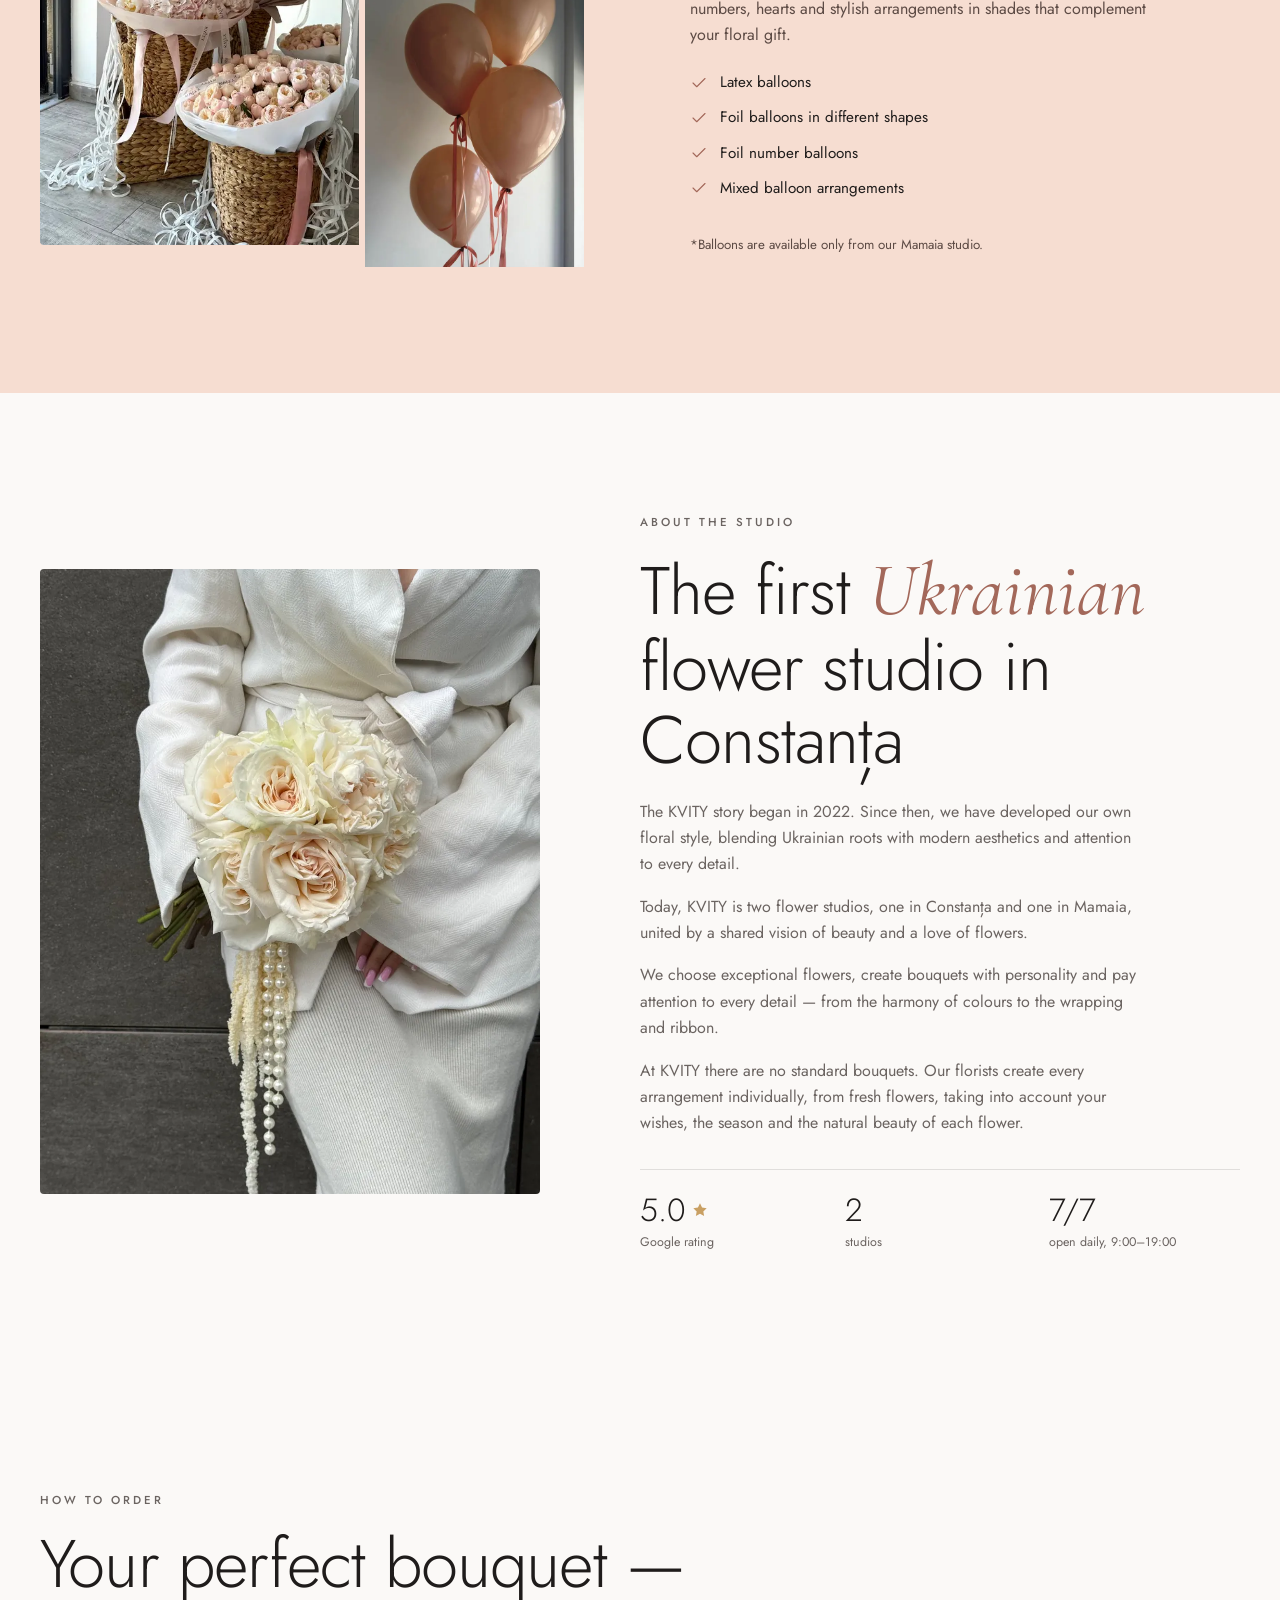
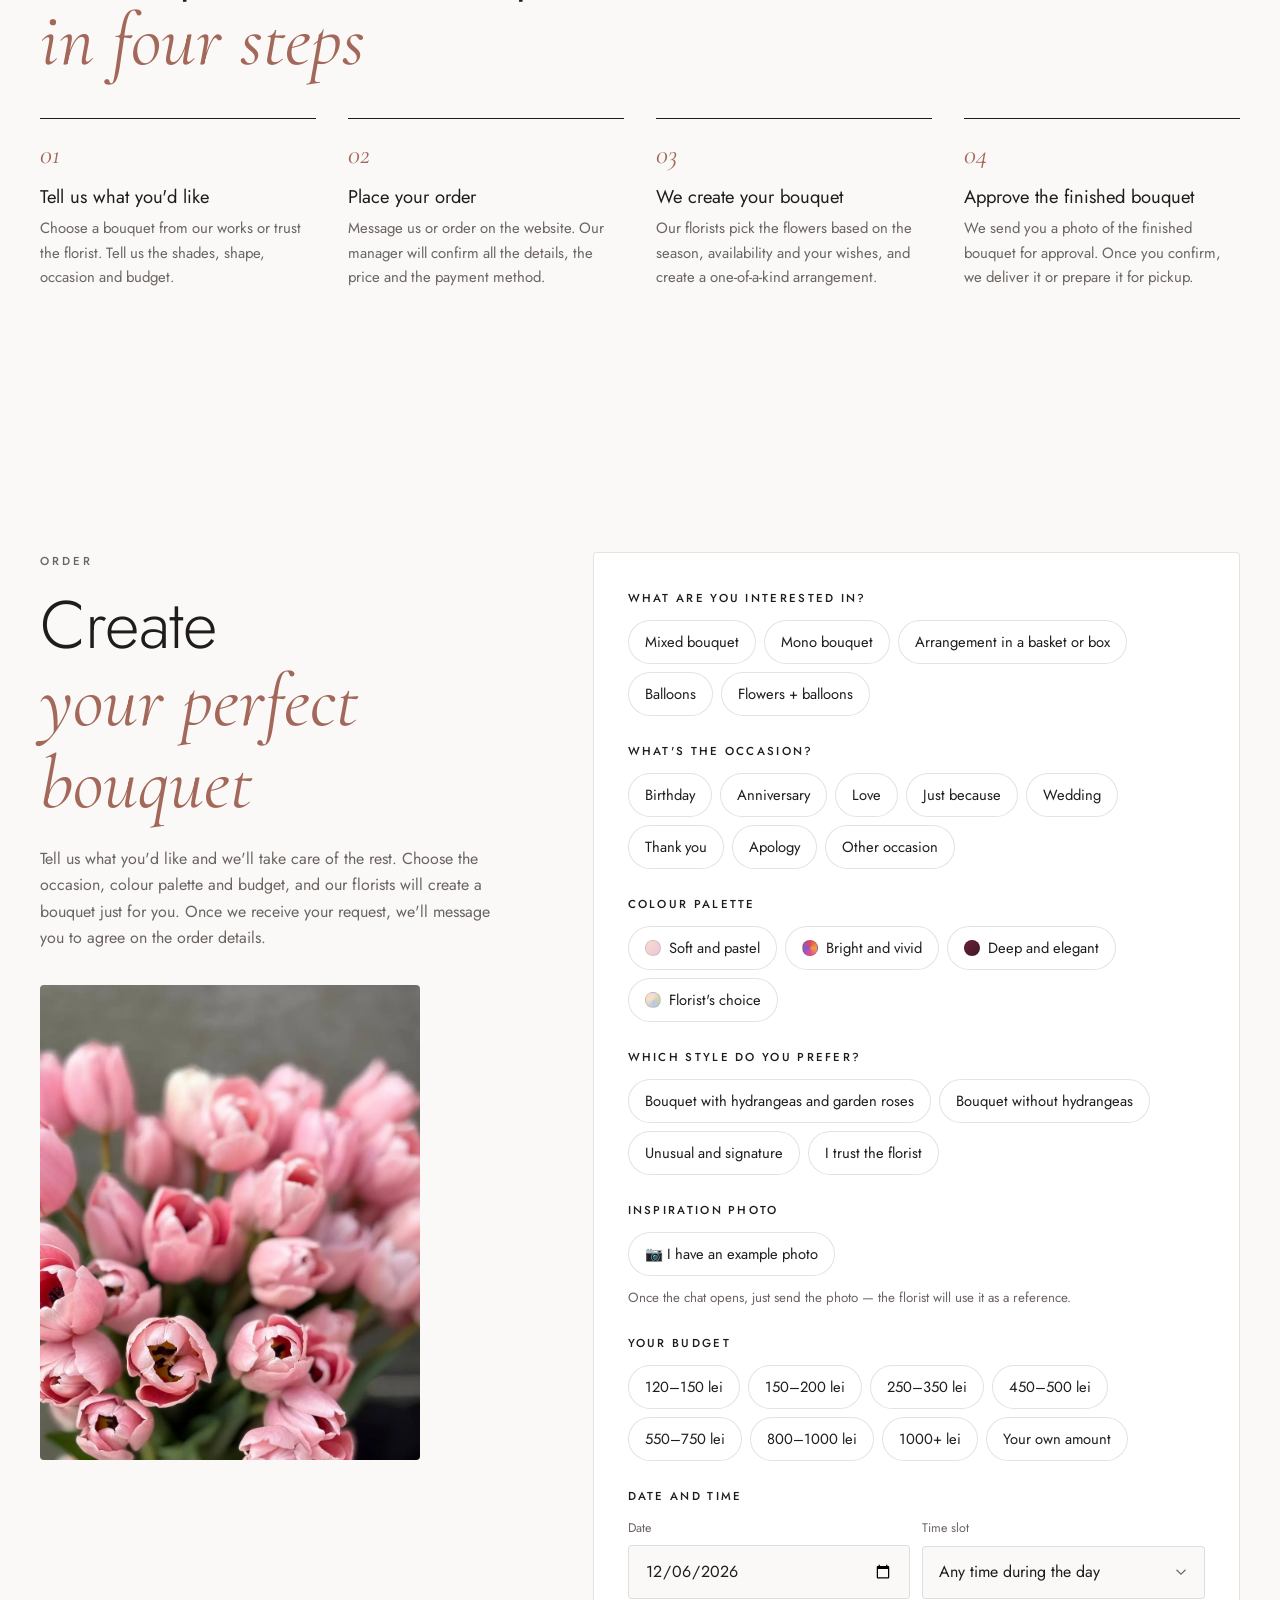
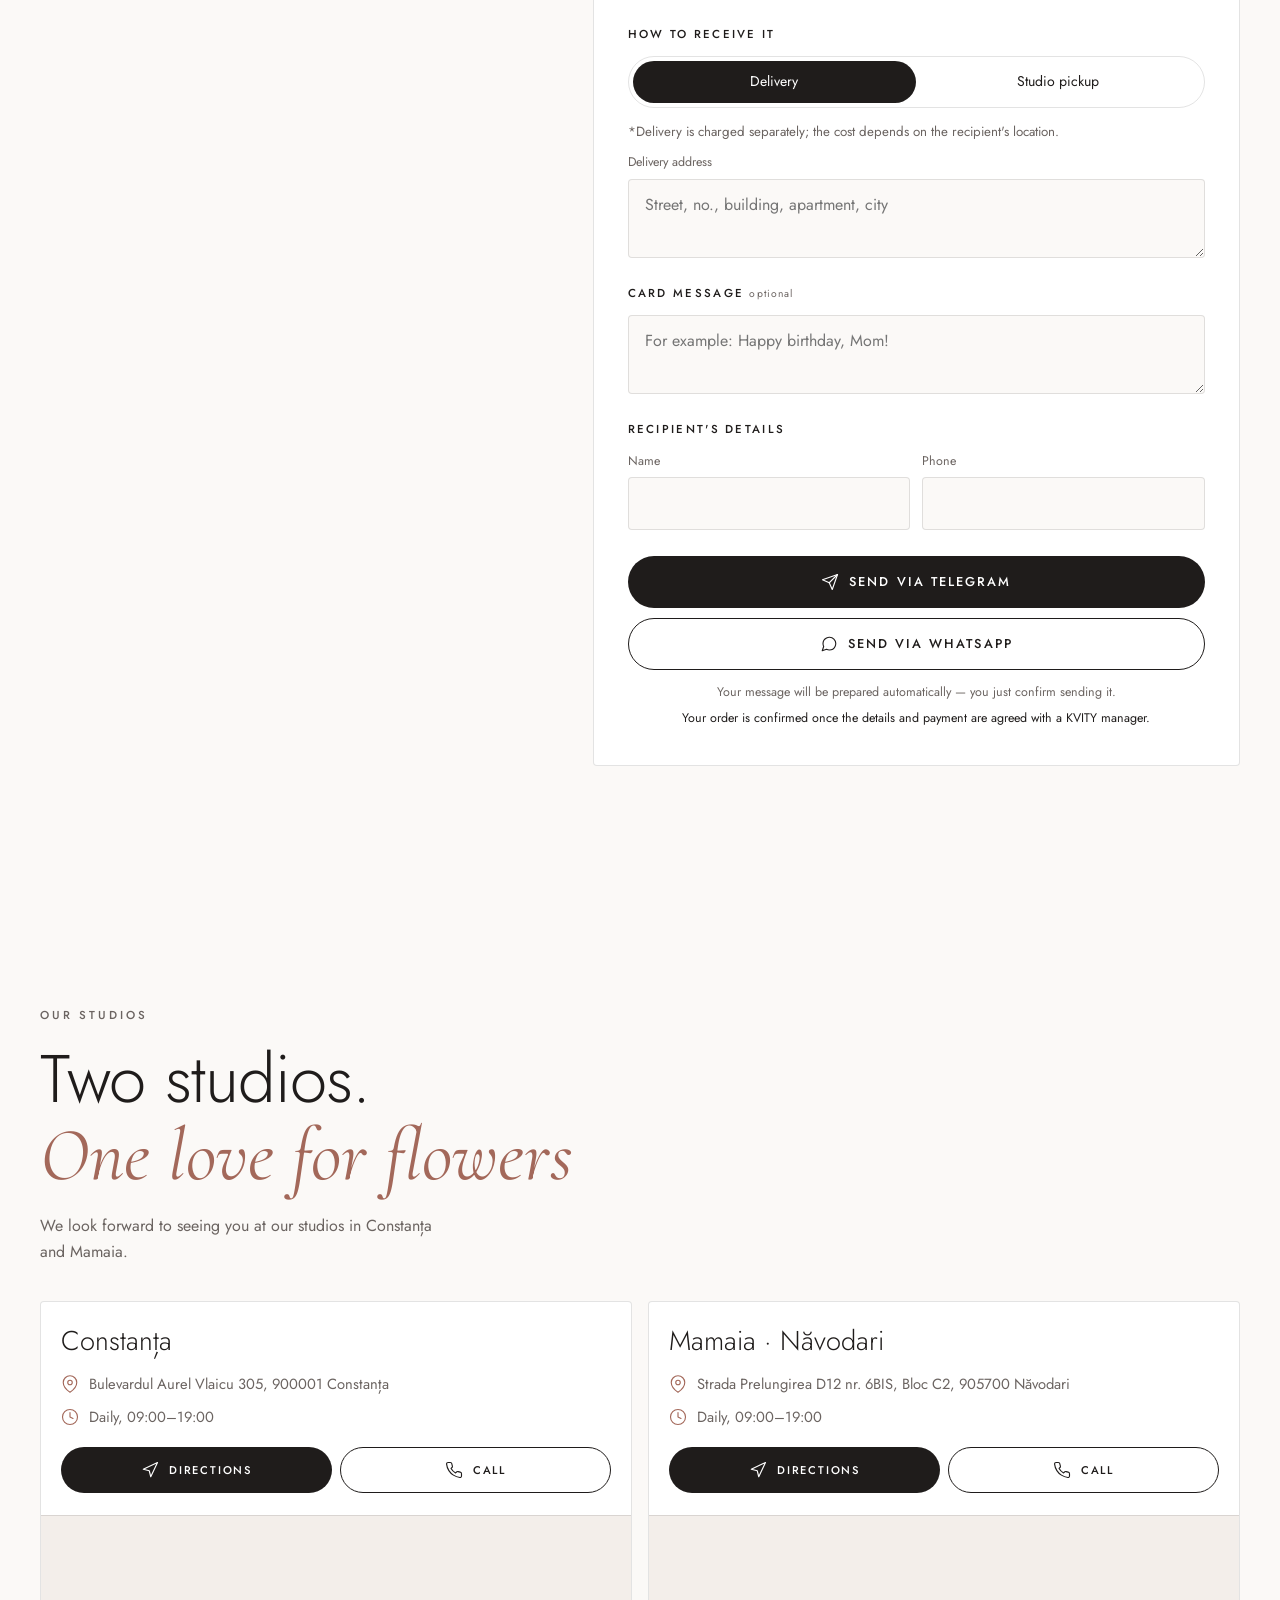
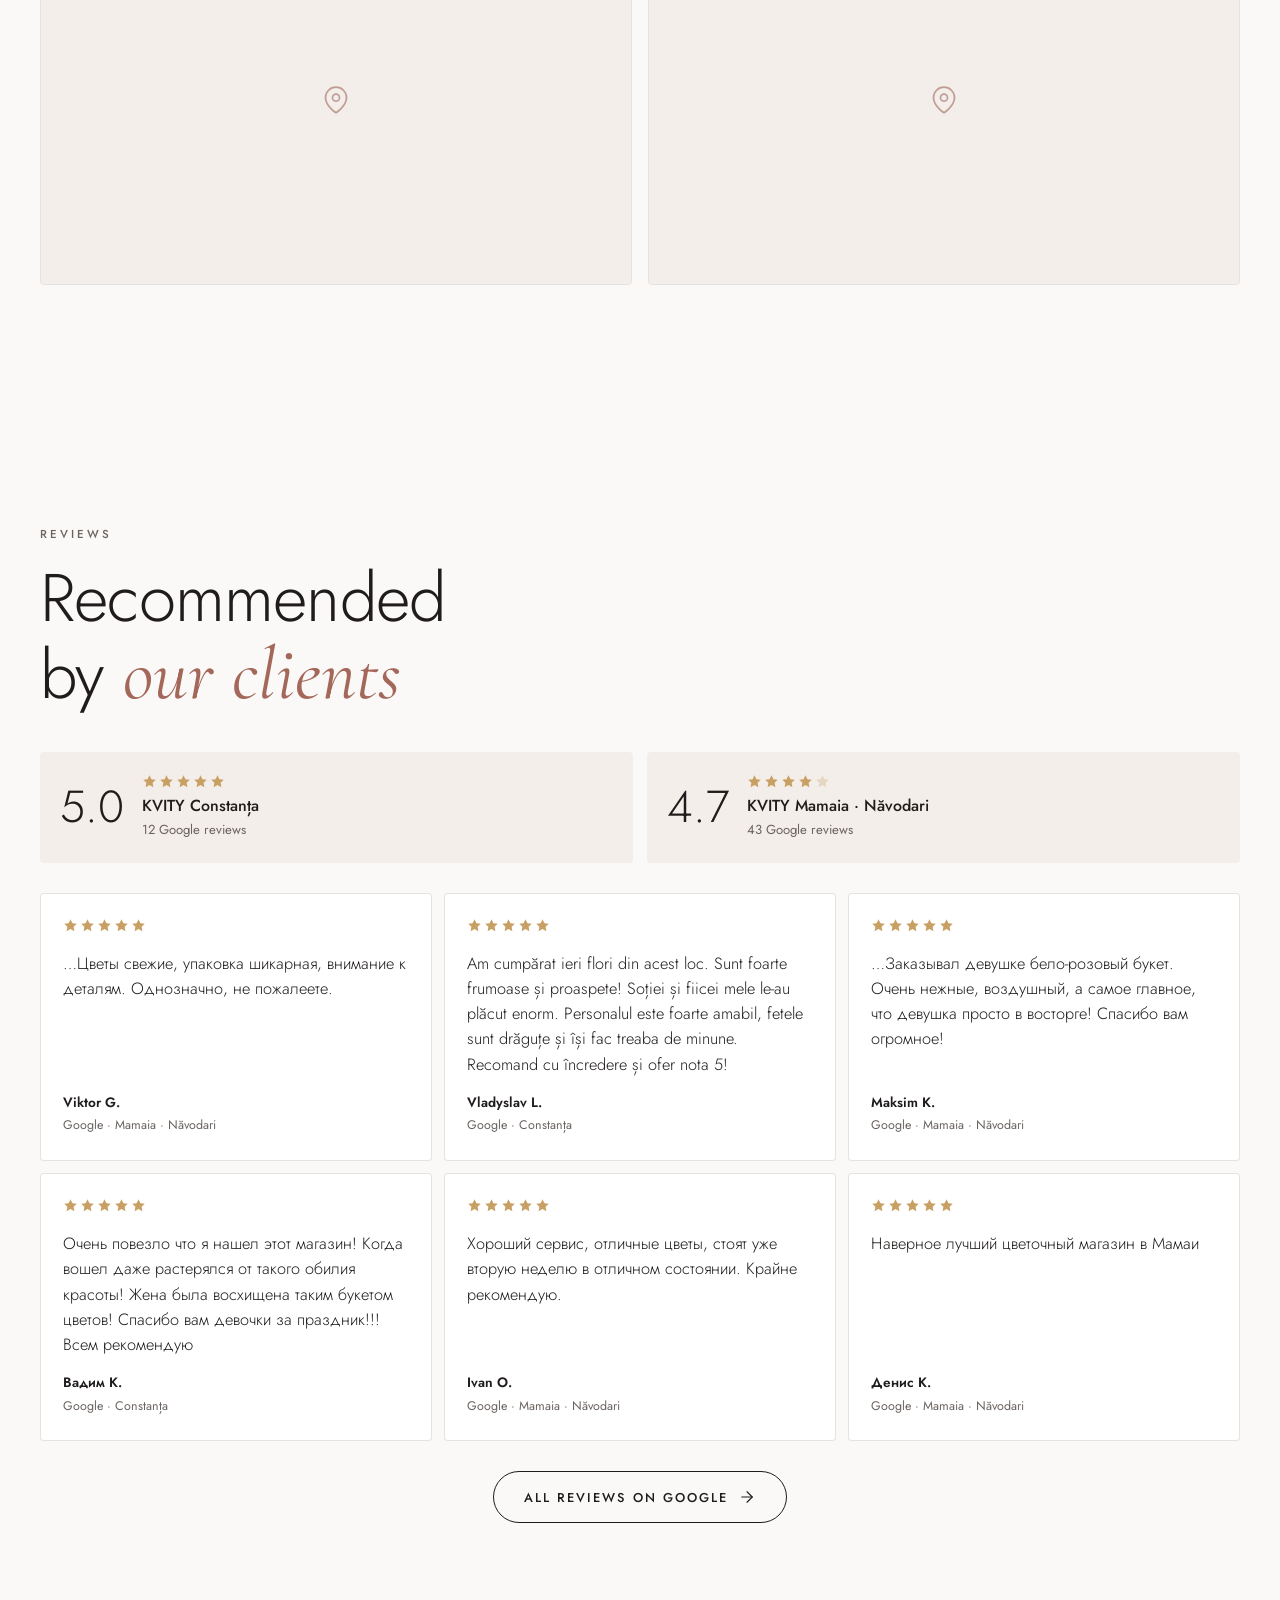
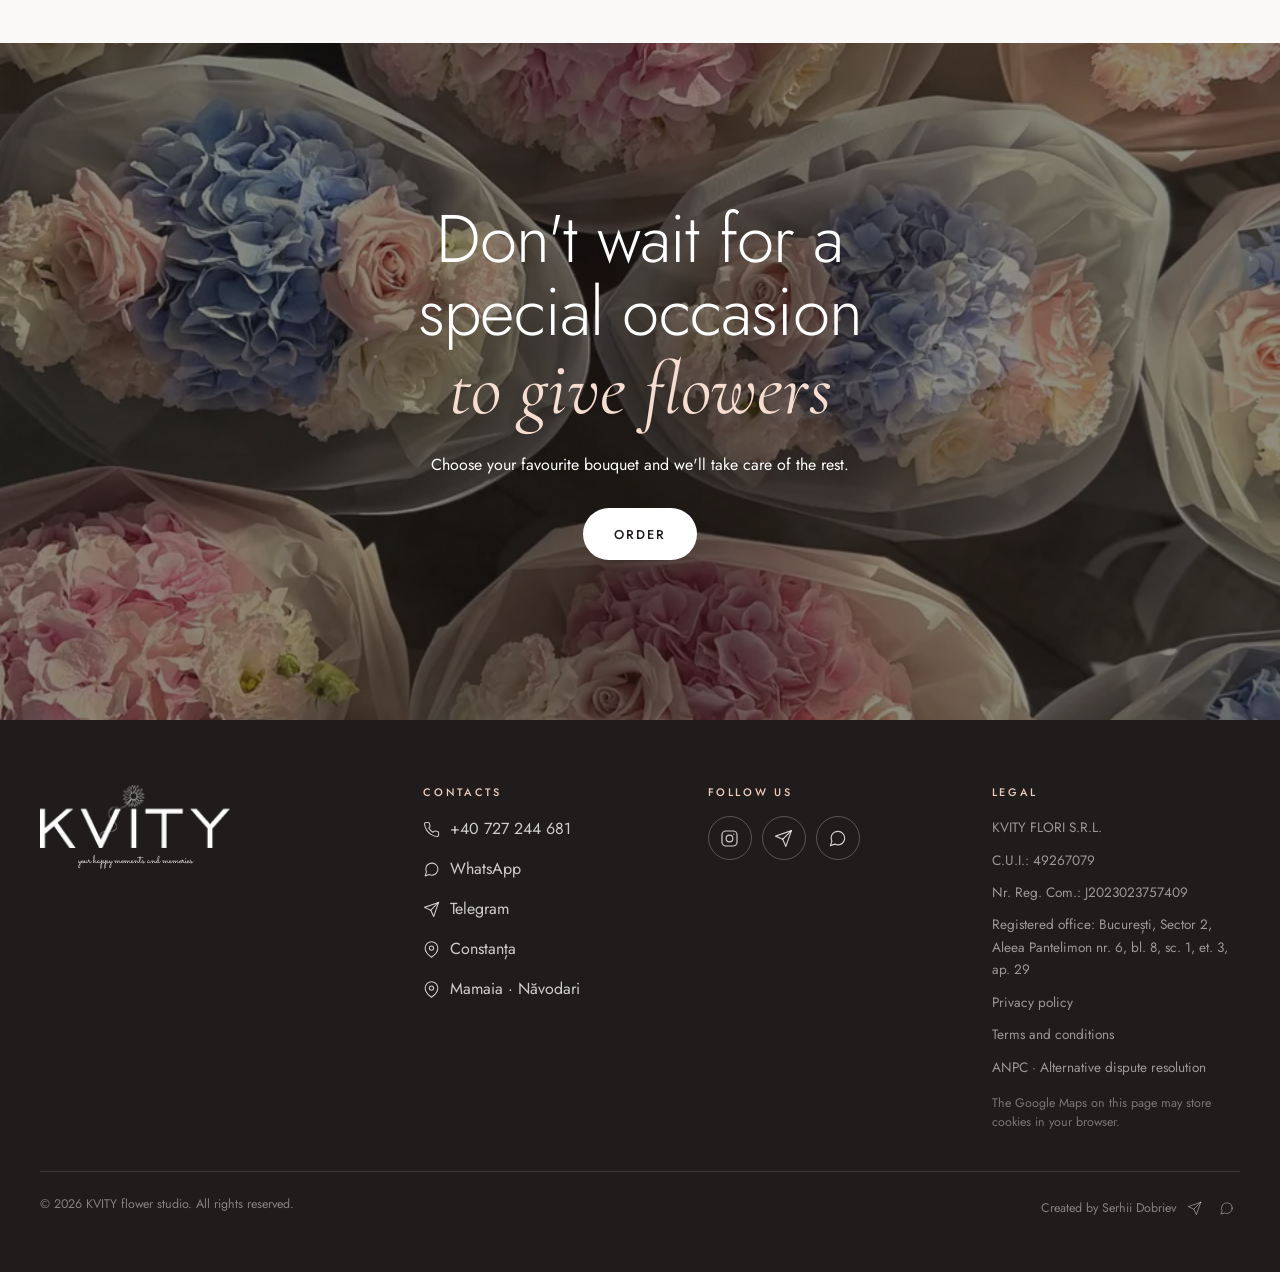
==== commit eb5736ec: "Edit 31: v7 becomes the main site — hero video + 'Story of a bouquet' block with Alina's videos (bac" ====
--- a/site/index.html
+++ b/site/index.html
@@ -27,12 +27,14 @@
   <link rel="apple-touch-icon" href="img/apple-touch-icon.png">
   <link rel="preload" href="fonts/jost-latin.woff2" as="font" type="font/woff2" crossorigin>
   <link rel="preload" href="fonts/montserrat-latin.woff2" as="font" type="font/woff2" crossorigin>
-  <link rel="preload" as="image" href="img/buchet-trandafiri-piersica-kvity-constanta.webp?v=2">
+  <link rel="preload" as="image" href="video/kvity-hero-3.jpg" fetchpriority="high">
   <link rel="stylesheet" href="css/style.css?v=3.15">
+  <link rel="stylesheet" href="css/video.css?v=1">
   <!-- defer: скрипты качаются параллельно и не задерживают первую отрисовку (важно для Safari на медленном интернете) -->
   <script src="js/config.js?v=3.11" defer></script>
   <script src="js/i18n.js?v=3.25" defer></script>
   <script src="js/main.js?v=3.19" defer></script>
+  <script src="js/video.js?v=1" defer></script>
   <script src="js/stats.js?v=1" defer></script>
 </head>
 <body>
@@ -79,7 +81,8 @@
     <!-- Первый экран -->
     <section class="hero">
       <div class="hero__media">
-        <img src="img/buchet-trandafiri-piersica-kvity-constanta.webp?v=2" alt="Buchet de trandafiri tufă de culoarea piersicii — florăria KVITY, Constanța și Mamaia" data-i18n-alt="alts.hero" width="960" height="1280" fetchpriority="high">
+        <!-- видео первого экрана (правка 31): заставка = первый кадр, видна сразу; прежнее фото — img/buchet-trandafiri-piersica-kvity-constanta.webp -->
+        <video class="hero__video" src="video/kvity-hero-3.mp4" poster="video/kvity-hero-3.jpg" muted autoplay loop playsinline preload="auto" aria-hidden="true"></video>
       </div>
       <div class="hero__content">
         <h1 class="hero__h1">
@@ -110,6 +113,16 @@
       <div class="filters" id="filters" role="tablist"></div>
       <div class="gallery" id="gallery"></div>
       <p class="note reveal"><svg aria-hidden="true"><use href="#kv-flower"/></svg><span data-i18n="gallery.note"></span></p>
+    </section>
+
+    <!-- Історія одного букета: 6 роликов Алины (тексты и ролики — js/video.js) -->
+    <section class="reels section" id="reels">
+      <div class="head">
+        <p class="label reveal" id="reelsKicker"></p>
+        <h2 class="display reveal" id="reelsTitle"></h2>
+        <p class="studios__lead reveal" id="reelsLead"></p>
+      </div>
+      <div class="reels__track" id="reelsTrack"></div>
     </section>
 
     <!-- Шары -->
--- a/site/css/video.css
+++ b/site/css/video.css
@@ -0,0 +1,77 @@
+/* KVITY: видео (правка 31) — первый экран и блок «Історія одного букета». Поверх css/style.css */
+
+/* Первый экран: видео с заставкой (первый кадр), без фото основного сайта */
+.hero__video { position: absolute; inset: 0; width: 100%; height: 100%; object-fit: cover; object-position: 50% 40%; }
+.hero__media::before, .hero__media::after { z-index: 2; pointer-events: none; } /* дымка под шапкой и переход в фон — поверх видео */
+.hero__media::before { height: 150px; background: linear-gradient(to bottom, rgba(251,249,247,.92), rgba(251,249,247,.6) 45%, rgba(251,249,247,0)); }
+
+/* Блок «Історія одного букета»: 6 шагов, у каждого ролик 9:16 и подпись */
+.reels { overflow: hidden; }
+.reels .head { margin-bottom: 26px; }
+.reels__wrap { position: relative; }
+.reels__track {
+  display: grid; grid-auto-flow: column; grid-auto-columns: 64%; gap: 14px; align-items: start;
+  overflow-x: auto; scroll-snap-type: x mandatory; scroll-padding-inline: var(--gutter); scrollbar-width: none;
+  margin: 0 calc(var(--gutter) * -1); padding: 0 var(--gutter) 6px;
+}
+.reels__track::-webkit-scrollbar { display: none; }
+.story { margin: 0; scroll-snap-align: start; }
+.story figcaption { padding: 14px 2px 0; }
+.story__n { display: block; font-family: var(--serif); font-style: italic; font-size: 1.5rem; line-height: 1; color: var(--accent); margin-bottom: 8px; }
+.story h3 { font-weight: 400; font-size: 1.08rem; margin: 0 0 6px; }
+.story p { margin: 0; color: var(--ink-soft); font-size: .9rem; line-height: 1.5; }
+.reel {
+  position: relative; display: block; width: 100%; padding: 0; border: 0; margin: 0;
+  aspect-ratio: 9 / 16; border-radius: var(--radius); overflow: hidden;
+  background: var(--surface); cursor: pointer; text-align: left;
+  -webkit-tap-highlight-color: transparent;
+}
+.reel video { width: 100%; height: 100%; object-fit: cover; display: block; }
+.reel__play {
+  position: absolute; top: 12px; right: 12px; z-index: 1;
+  width: 34px; height: 34px; border-radius: 50%; display: grid; place-items: center;
+  background: rgba(251,249,247,.85); color: var(--ink); transition: transform .3s var(--ease);
+}
+.reel__play svg { width: 16px; height: 16px; margin-left: 2px; }
+.reel:hover .reel__play { transform: scale(1.1); }
+.reel:focus-visible { outline: 2px solid var(--accent); outline-offset: 3px; }
+
+/* Стрелки ‹ › — только для мыши, когда ролики не помещаются в ряд */
+.reels__arrow {
+  position: absolute; z-index: 3; top: var(--mid, 40%); transform: translateY(-50%);
+  width: 44px; height: 44px; border: 0; border-radius: 50%; display: none; place-items: center;
+  background: rgba(251,249,247,.94); color: var(--ink); cursor: pointer;
+  box-shadow: 0 6px 22px rgba(31,28,27,.16); transition: opacity .25s, transform .25s var(--ease);
+}
+.reels__arrow svg { width: 18px; height: 18px; }
+.reels__arrow--prev { left: -6px; }
+.reels__arrow--next { right: -6px; }
+.reels__arrow:hover { transform: translateY(-50%) scale(1.06); }
+.reels__arrow[disabled] { opacity: 0; pointer-events: none; }
+@media (hover: hover) and (pointer: fine) {
+  .reels__wrap.is-scroll .reels__arrow { display: grid; }
+}
+
+/* Плеер на весь экран */
+.vplayer {
+  position: fixed; inset: 0; z-index: 200; display: flex; flex-direction: column; align-items: center; justify-content: center; gap: 12px;
+  background: rgba(20,18,17,.94); opacity: 0; transition: opacity .25s;
+  padding: 56px 12px 24px;
+}
+.vplayer.is-open { opacity: 1; }
+.vplayer__stage { position: relative; height: min(78vh, 760px); aspect-ratio: 9 / 16; max-width: 100%; border-radius: 12px; overflow: hidden; background: #000; }
+.vplayer__stage video { width: 100%; height: 100%; object-fit: cover; display: block; }
+.vplayer__cap { margin: 0; color: rgba(255,255,255,.8); font-size: .8rem; letter-spacing: .16em; text-transform: uppercase; }
+.vplayer__x {
+  position: absolute; top: 12px; right: 12px; width: 44px; height: 44px; border: 0; border-radius: 50%;
+  background: rgba(255,255,255,.12); color: #fff; font-size: 26px; line-height: 44px; cursor: pointer;
+}
+.vplayer__x:focus-visible { outline: 2px solid #fff; outline-offset: 2px; }
+
+@media (min-width: 720px) {
+  .reels__track { grid-auto-columns: calc((100% - 28px) / 3.2); }
+}
+@media (min-width: 1280px) {
+  .reels__track { grid-auto-flow: row; grid-template-columns: repeat(6, 1fr); grid-auto-columns: auto; overflow: visible; margin: 0; padding: 0; gap: 16px; }
+  .reels .head { max-width: 760px; }
+}
